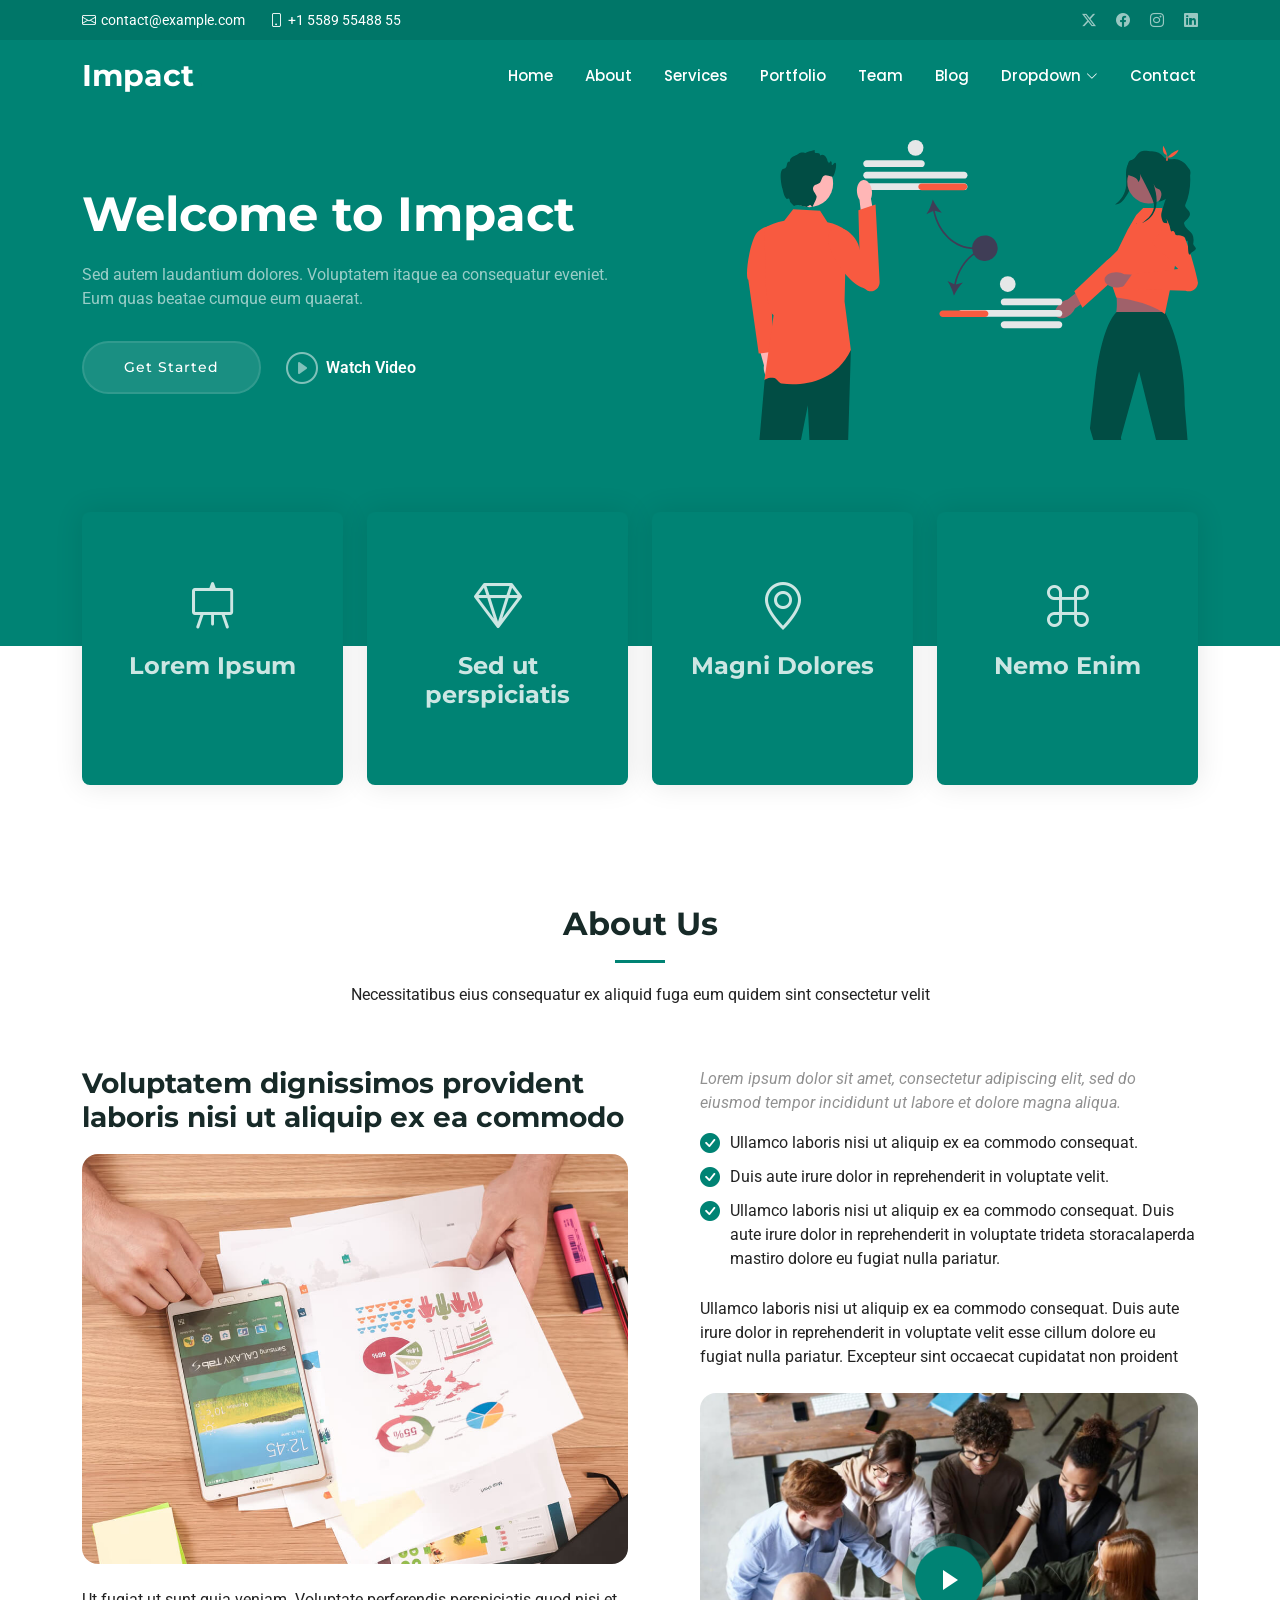
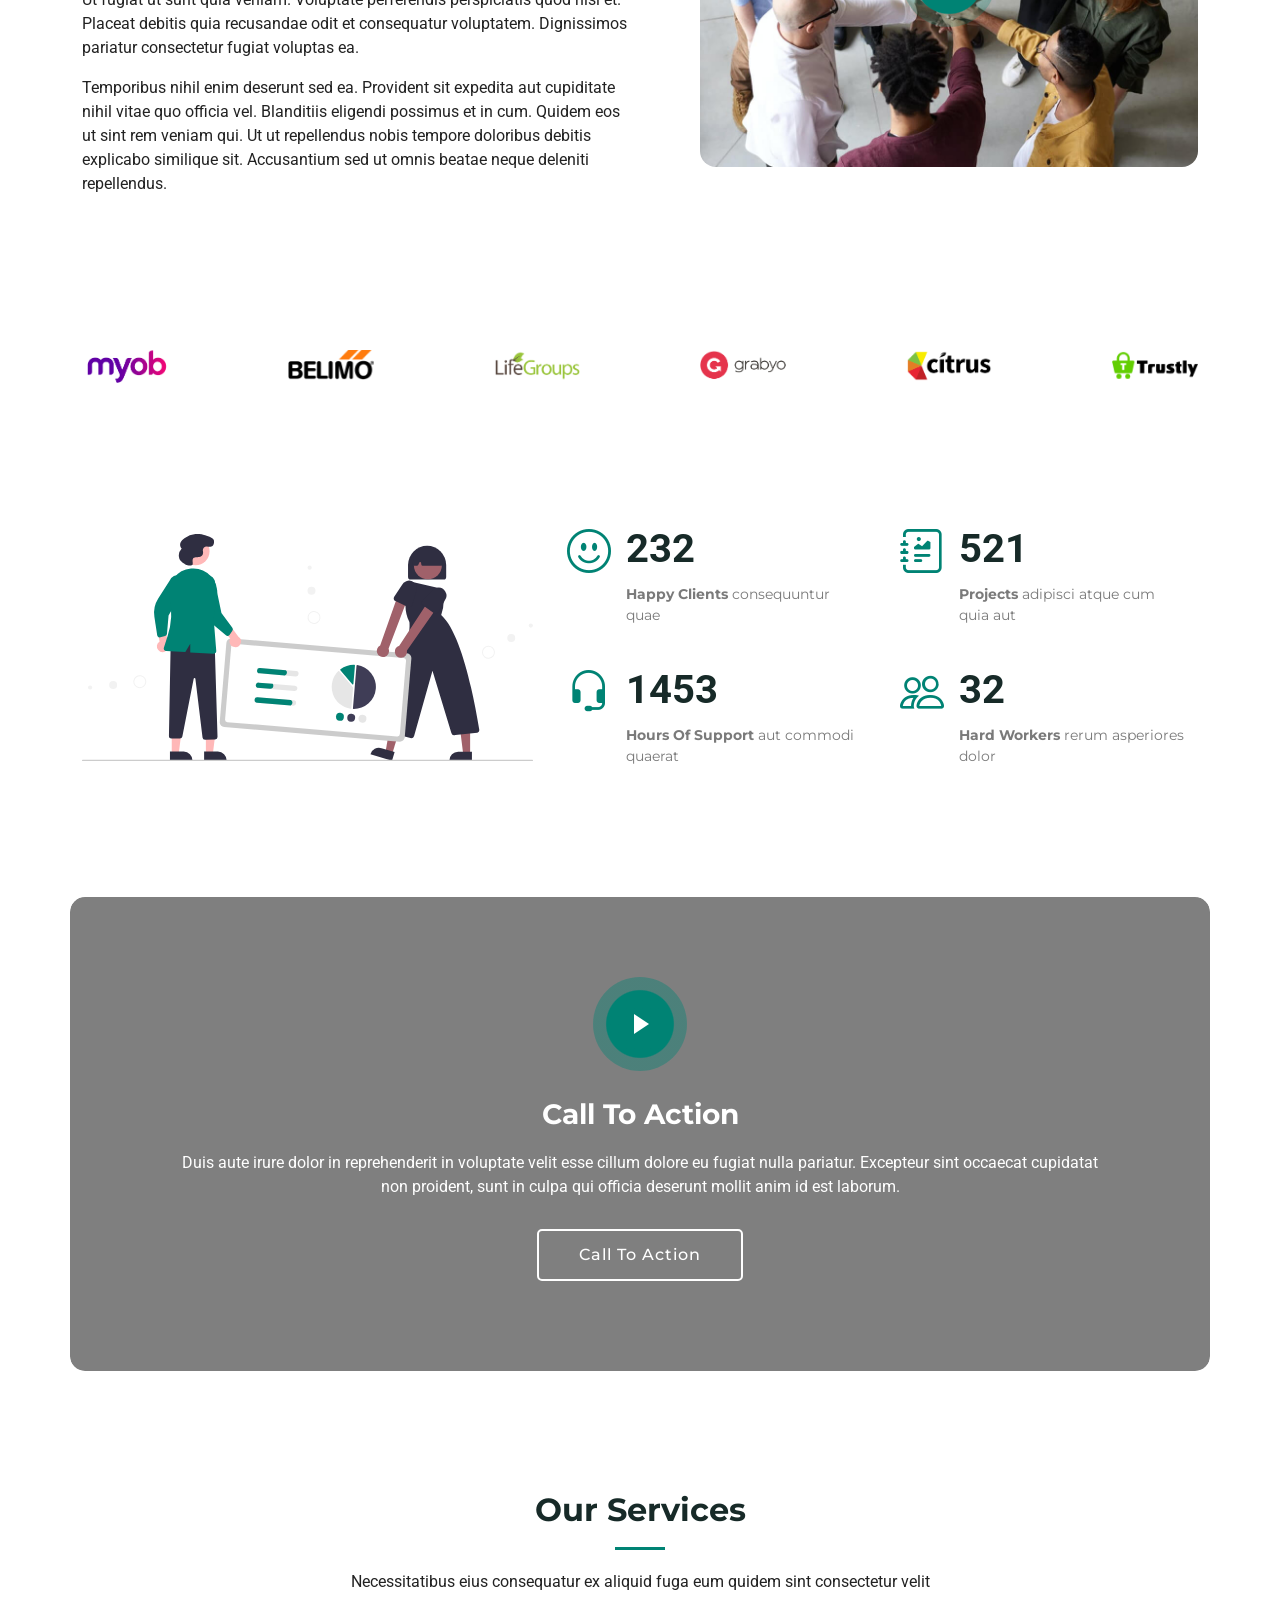
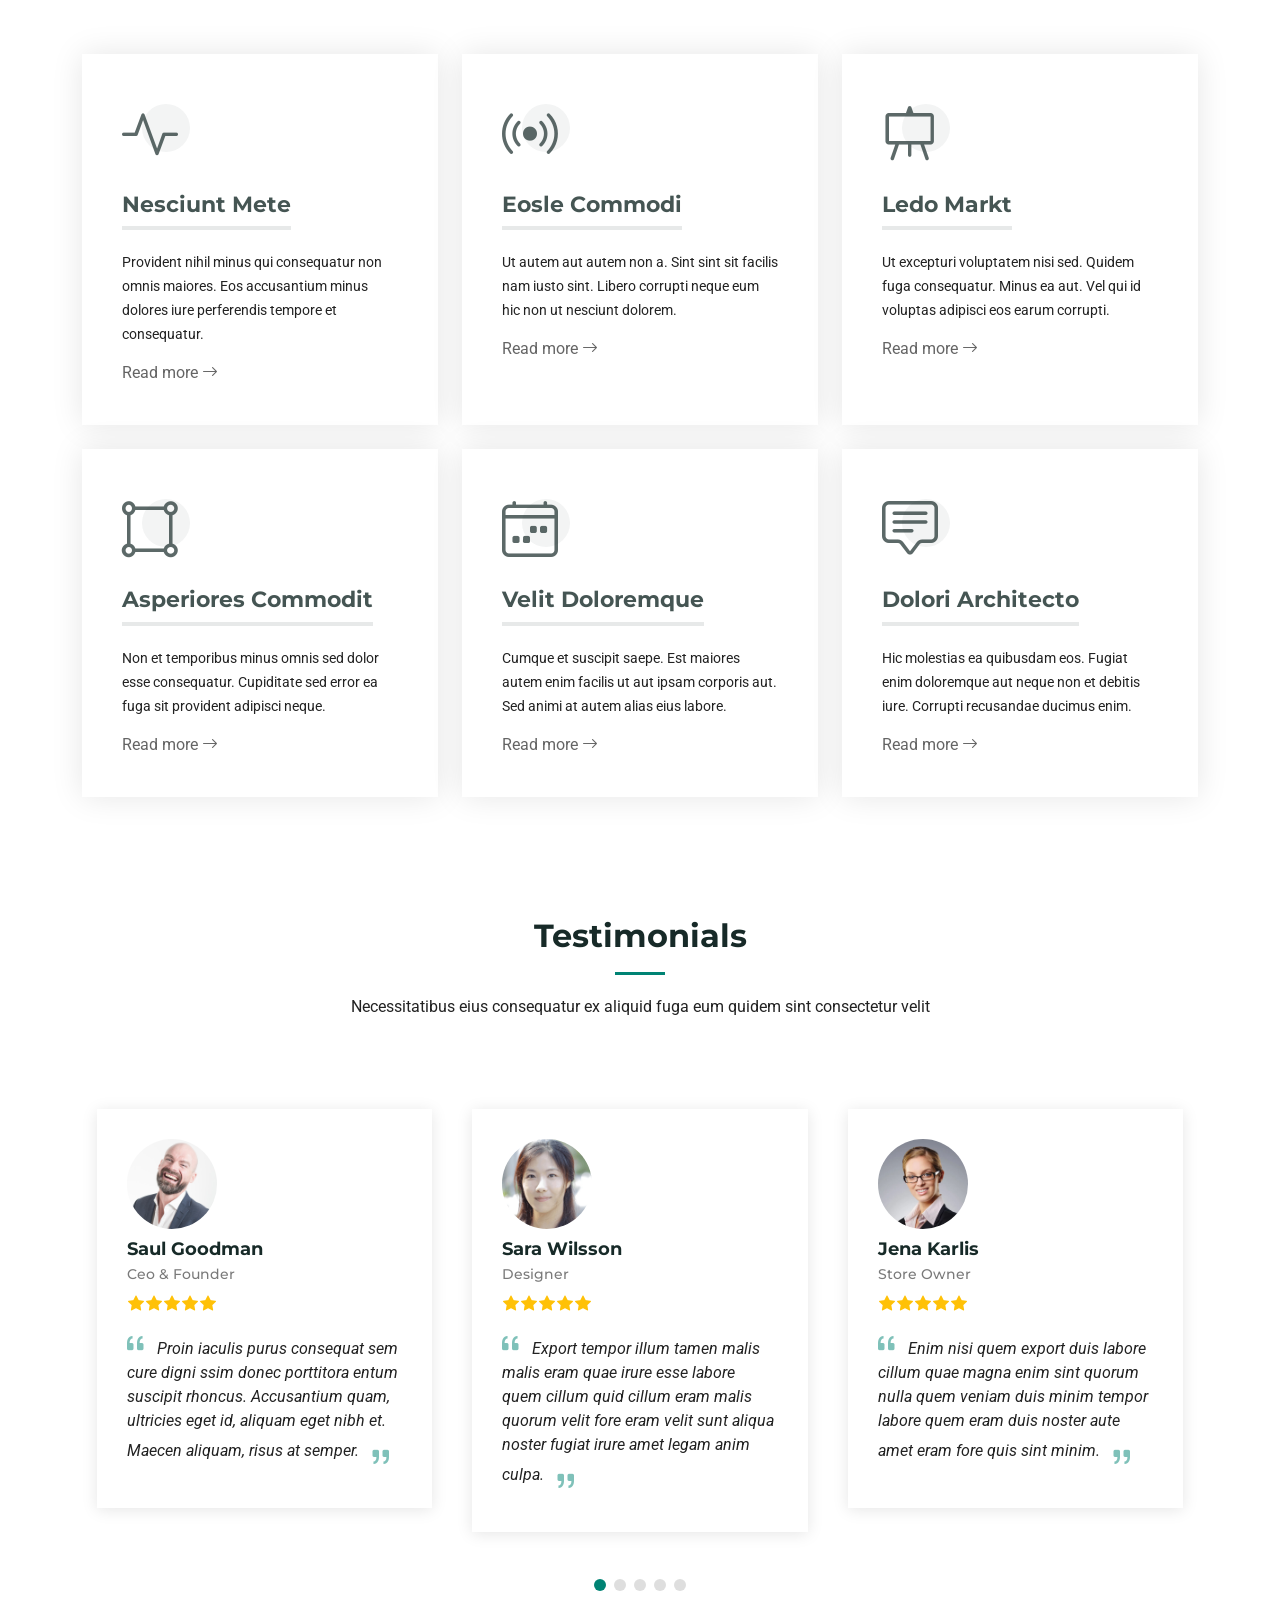
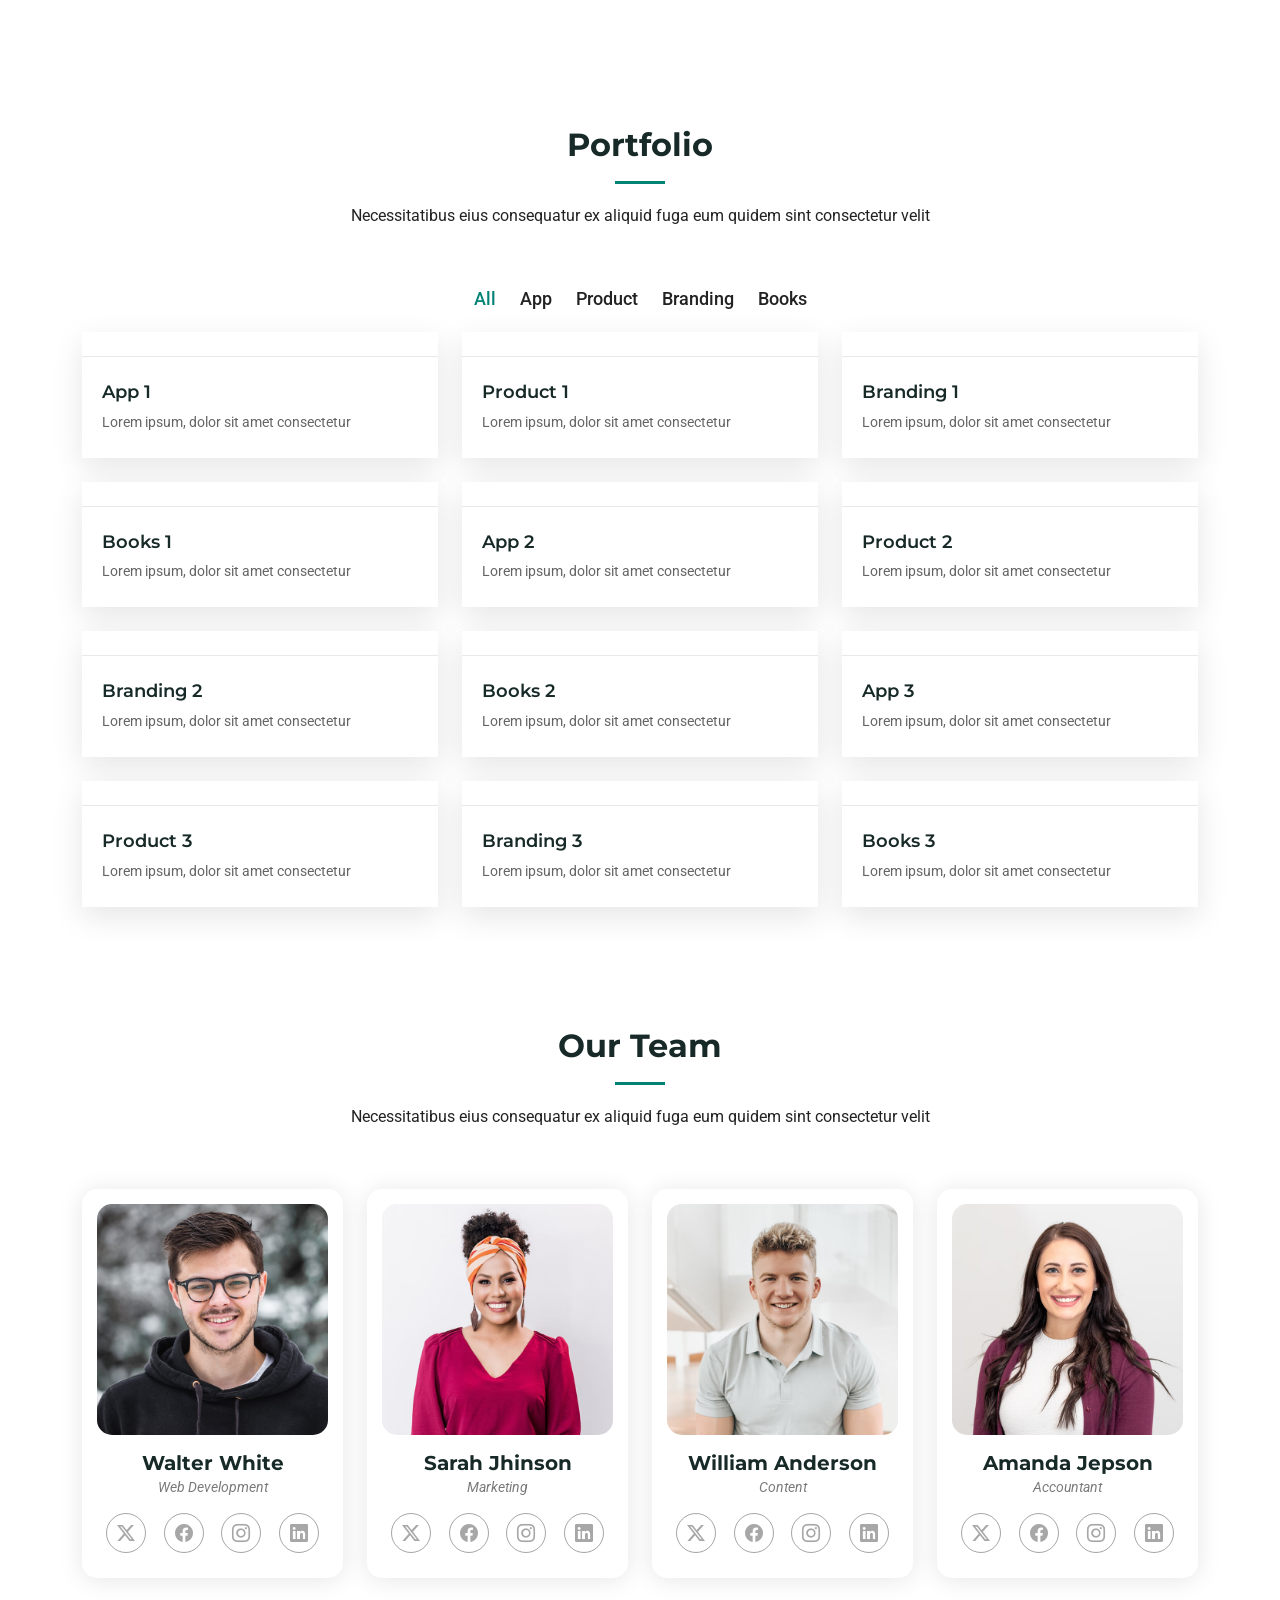
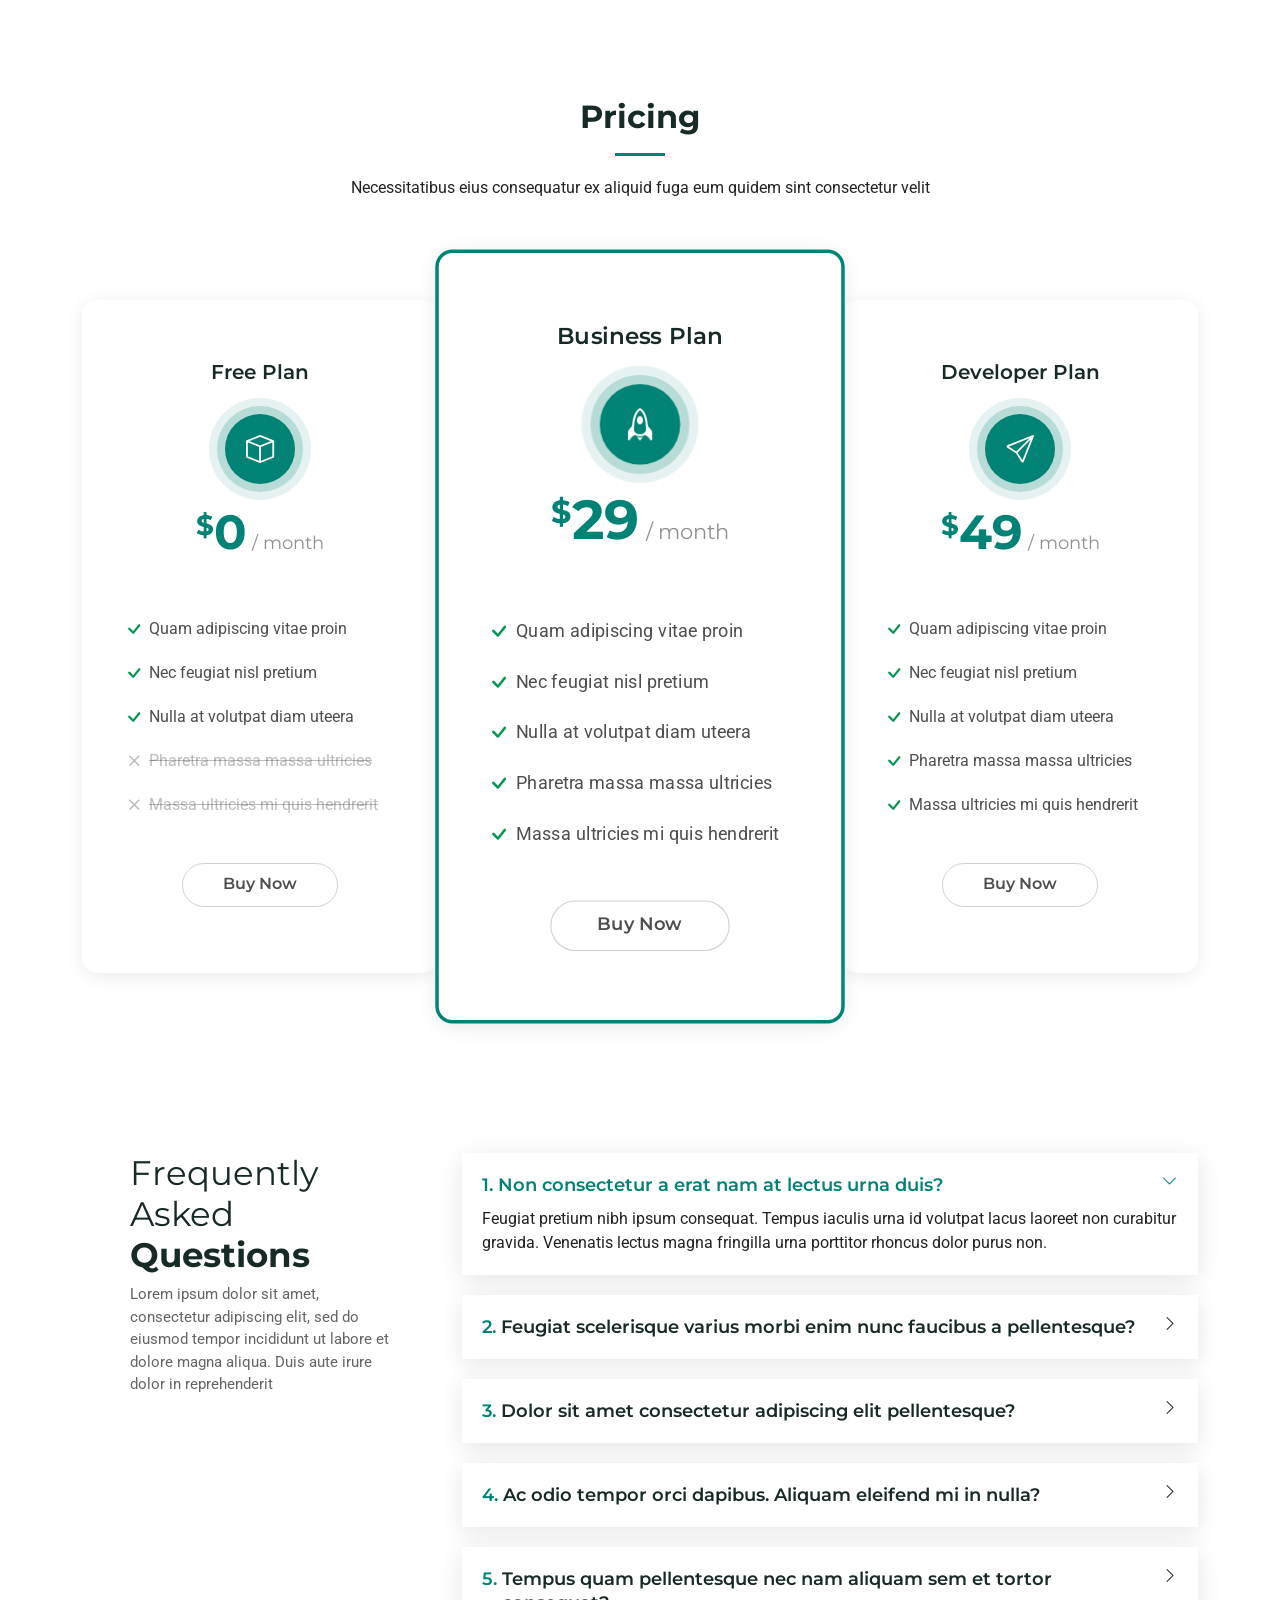
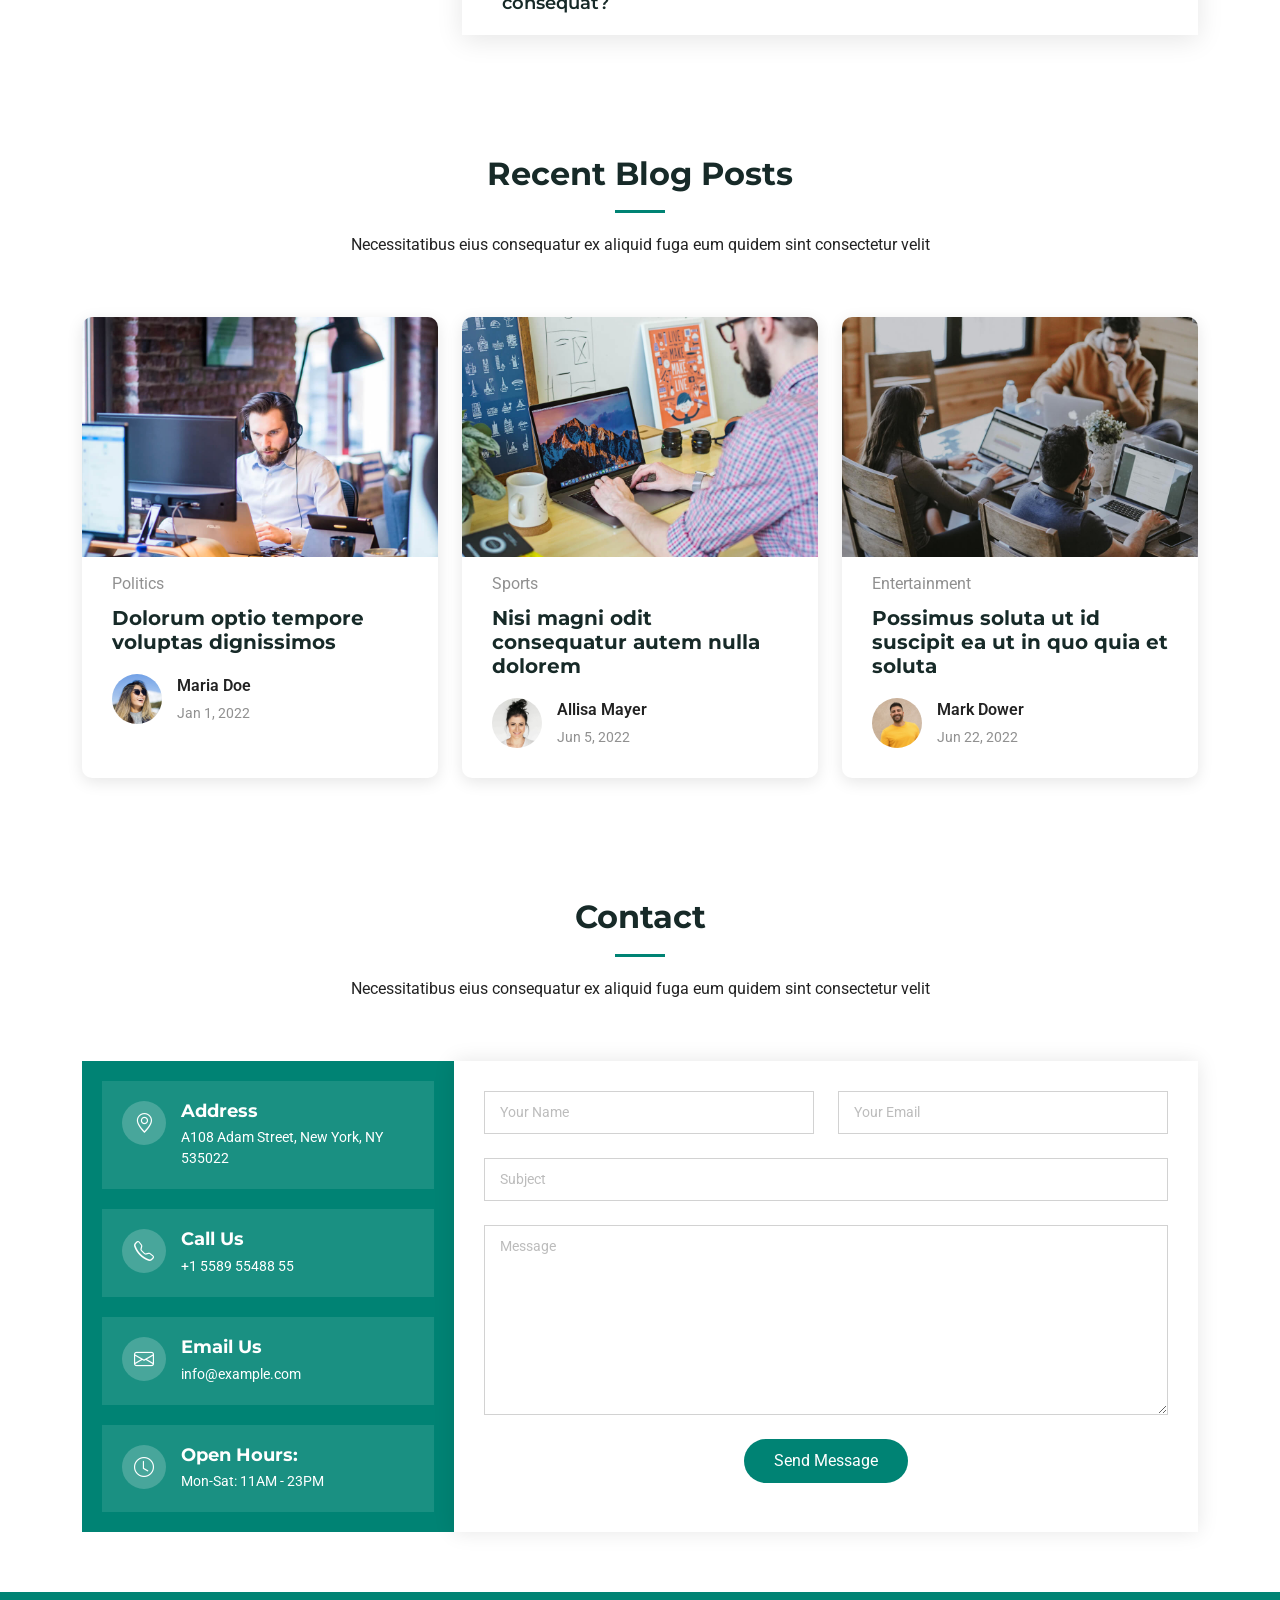
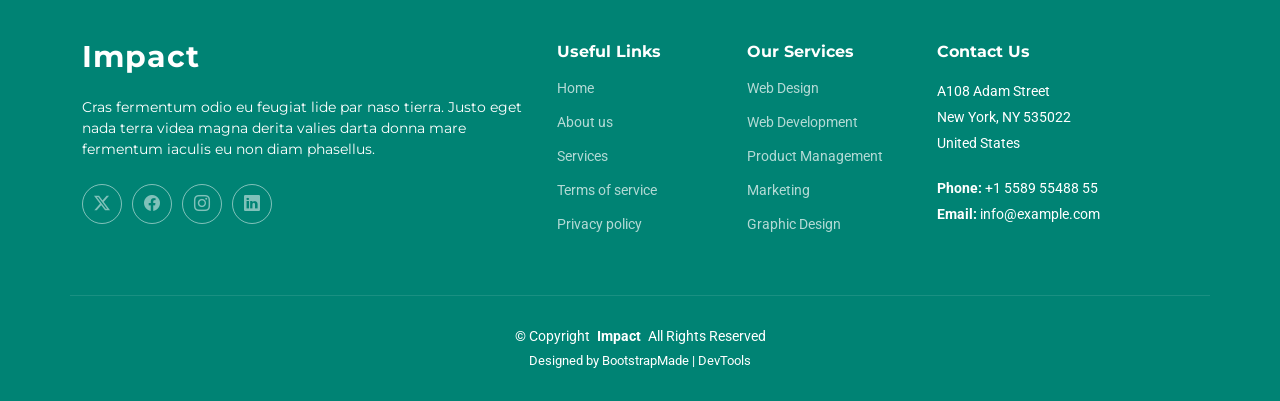
==== Impact_/Impact/index.html @ 84dd30d5 "Initial commit: Auth and Dashboard working" ====
<!DOCTYPE html>
<html lang="en">

<head>
  <meta charset="utf-8">
  <meta content="width=device-width, initial-scale=1.0" name="viewport">
  <title>Index - Impact Bootstrap Template</title>
  <meta name="description" content="">
  <meta name="keywords" content="">

  <!-- Favicons -->
  <link href="assets/img/favicon.png" rel="icon">
  <link href="assets/img/apple-touch-icon.png" rel="apple-touch-icon">

  <!-- Fonts -->
  <link href="https://fonts.googleapis.com" rel="preconnect">
  <link href="https://fonts.gstatic.com" rel="preconnect" crossorigin>
  <link href="https://fonts.googleapis.com/css2?family=Roboto:ital,wght@0,100;0,300;0,400;0,500;0,700;0,900;1,100;1,300;1,400;1,500;1,700;1,900&family=Montserrat:ital,wght@0,100;0,200;0,300;0,400;0,500;0,600;0,700;0,800;0,900;1,100;1,200;1,300;1,400;1,500;1,600;1,700;1,800;1,900&family=Poppins:ital,wght@0,100;0,200;0,300;0,400;0,500;0,600;0,700;0,800;0,900;1,100;1,200;1,300;1,400;1,500;1,600;1,700;1,800;1,900&display=swap" rel="stylesheet">

  <!-- Vendor CSS Files -->
  <link href="assets/vendor/bootstrap/css/bootstrap.min.css" rel="stylesheet">
  <link href="assets/vendor/bootstrap-icons/bootstrap-icons.css" rel="stylesheet">
  <link href="assets/vendor/aos/aos.css" rel="stylesheet">
  <link href="assets/vendor/glightbox/css/glightbox.min.css" rel="stylesheet">
  <link href="assets/vendor/swiper/swiper-bundle.min.css" rel="stylesheet">

  <!-- Main CSS File -->
  <link href="assets/css/main.css" rel="stylesheet">

  <!-- =======================================================
  * Template Name: Impact
  * Template URL: https://bootstrapmade.com/impact-bootstrap-business-website-template/
  * Updated: Aug 07 2024 with Bootstrap v5.3.3
  * Author: BootstrapMade.com
  * License: https://bootstrapmade.com/license/
  ======================================================== -->
</head>

<body class="index-page">

  <header id="header" class="header fixed-top">

    <div class="topbar d-flex align-items-center">
      <div class="container d-flex justify-content-center justify-content-md-between">
        <div class="contact-info d-flex align-items-center">
          <i class="bi bi-envelope d-flex align-items-center"><a href="mailto:contact@example.com">contact@example.com</a></i>
          <i class="bi bi-phone d-flex align-items-center ms-4"><span>+1 5589 55488 55</span></i>
        </div>
        <div class="social-links d-none d-md-flex align-items-center">
          <a href="#" class="twitter"><i class="bi bi-twitter-x"></i></a>
          <a href="#" class="facebook"><i class="bi bi-facebook"></i></a>
          <a href="#" class="instagram"><i class="bi bi-instagram"></i></a>
          <a href="#" class="linkedin"><i class="bi bi-linkedin"></i></a>
        </div>
      </div>
    </div><!-- End Top Bar -->

    <div class="branding d-flex align-items-cente">

      <div class="container position-relative d-flex align-items-center justify-content-between">
        <a href="index.html" class="logo d-flex align-items-center">
          <!-- Uncomment the line below if you also wish to use an image logo -->
          <!-- <img src="assets/img/logo.png" alt=""> -->
          <h1 class="sitename">Impact</h1>
          <span>.</span>
        </a>

        <nav id="navmenu" class="navmenu">
          <ul>
            <li><a href="#hero" class="active">Home<br></a></li>
            <li><a href="#about">About</a></li>
            <li><a href="#services">Services</a></li>
            <li><a href="#portfolio">Portfolio</a></li>
            <li><a href="#team">Team</a></li>
            <li><a href="blog.html">Blog</a></li>
            <li class="dropdown"><a href="#"><span>Dropdown</span> <i class="bi bi-chevron-down toggle-dropdown"></i></a>
              <ul>
                <li><a href="#">Dropdown 1</a></li>
                <li class="dropdown"><a href="#"><span>Deep Dropdown</span> <i class="bi bi-chevron-down toggle-dropdown"></i></a>
                  <ul>
                    <li><a href="#">Deep Dropdown 1</a></li>
                    <li><a href="#">Deep Dropdown 2</a></li>
                    <li><a href="#">Deep Dropdown 3</a></li>
                    <li><a href="#">Deep Dropdown 4</a></li>
                    <li><a href="#">Deep Dropdown 5</a></li>
                  </ul>
                </li>
                <li><a href="#">Dropdown 2</a></li>
                <li><a href="#">Dropdown 3</a></li>
                <li><a href="#">Dropdown 4</a></li>
              </ul>
            </li>
            <li><a href="#contact">Contact</a></li>
          </ul>
          <i class="mobile-nav-toggle d-xl-none bi bi-list"></i>
        </nav>

      </div>

    </div>

  </header>

  <main class="main">

    <!-- Hero Section -->
    <section id="hero" class="hero section accent-background">

      <div class="container position-relative" data-aos="fade-up" data-aos-delay="100">
        <div class="row gy-5 justify-content-between">
          <div class="col-lg-6 order-2 order-lg-1 d-flex flex-column justify-content-center">
            <h2><span>Welcome to </span><span class="accent">Impact</span></h2>
            <p>Sed autem laudantium dolores. Voluptatem itaque ea consequatur eveniet. Eum quas beatae cumque eum quaerat.</p>
            <div class="d-flex">
              <a href="#about" class="btn-get-started">Get Started</a>
              <a href="https://www.youtube.com/watch?v=Y7f98aduVJ8" class="glightbox btn-watch-video d-flex align-items-center"><i class="bi bi-play-circle"></i><span>Watch Video</span></a>
            </div>
          </div>
          <div class="col-lg-5 order-1 order-lg-2">
            <img src="assets/img/hero-img.svg" class="img-fluid" alt="">
          </div>
        </div>
      </div>

      <div class="icon-boxes position-relative" data-aos="fade-up" data-aos-delay="200">
        <div class="container position-relative">
          <div class="row gy-4 mt-5">

            <div class="col-xl-3 col-md-6">
              <div class="icon-box">
                <div class="icon"><i class="bi bi-easel"></i></div>
                <h4 class="title"><a href="" class="stretched-link">Lorem Ipsum</a></h4>
              </div>
            </div><!--End Icon Box -->

            <div class="col-xl-3 col-md-6">
              <div class="icon-box">
                <div class="icon"><i class="bi bi-gem"></i></div>
                <h4 class="title"><a href="" class="stretched-link">Sed ut perspiciatis</a></h4>
              </div>
            </div><!--End Icon Box -->

            <div class="col-xl-3 col-md-6">
              <div class="icon-box">
                <div class="icon"><i class="bi bi-geo-alt"></i></div>
                <h4 class="title"><a href="" class="stretched-link">Magni Dolores</a></h4>
              </div>
            </div><!--End Icon Box -->

            <div class="col-xl-3 col-md-6">
              <div class="icon-box">
                <div class="icon"><i class="bi bi-command"></i></div>
                <h4 class="title"><a href="" class="stretched-link">Nemo Enim</a></h4>
              </div>
            </div><!--End Icon Box -->

          </div>
        </div>
      </div>

    </section><!-- /Hero Section -->

    <!-- About Section -->
    <section id="about" class="about section">

      <!-- Section Title -->
      <div class="container section-title" data-aos="fade-up">
        <h2>About Us<br></h2>
        <p>Necessitatibus eius consequatur ex aliquid fuga eum quidem sint consectetur velit</p>
      </div><!-- End Section Title -->

      <div class="container">

        <div class="row gy-4">
          <div class="col-lg-6" data-aos="fade-up" data-aos-delay="100">
            <h3>Voluptatem dignissimos provident laboris nisi ut aliquip ex ea commodo</h3>
            <img src="assets/img/about.jpg" class="img-fluid rounded-4 mb-4" alt="">
            <p>Ut fugiat ut sunt quia veniam. Voluptate perferendis perspiciatis quod nisi et. Placeat debitis quia recusandae odit et consequatur voluptatem. Dignissimos pariatur consectetur fugiat voluptas ea.</p>
            <p>Temporibus nihil enim deserunt sed ea. Provident sit expedita aut cupiditate nihil vitae quo officia vel. Blanditiis eligendi possimus et in cum. Quidem eos ut sint rem veniam qui. Ut ut repellendus nobis tempore doloribus debitis explicabo similique sit. Accusantium sed ut omnis beatae neque deleniti repellendus.</p>
          </div>
          <div class="col-lg-6" data-aos="fade-up" data-aos-delay="250">
            <div class="content ps-0 ps-lg-5">
              <p class="fst-italic">
                Lorem ipsum dolor sit amet, consectetur adipiscing elit, sed do eiusmod tempor incididunt ut labore et dolore
                magna aliqua.
              </p>
              <ul>
                <li><i class="bi bi-check-circle-fill"></i> <span>Ullamco laboris nisi ut aliquip ex ea commodo consequat.</span></li>
                <li><i class="bi bi-check-circle-fill"></i> <span>Duis aute irure dolor in reprehenderit in voluptate velit.</span></li>
                <li><i class="bi bi-check-circle-fill"></i> <span>Ullamco laboris nisi ut aliquip ex ea commodo consequat. Duis aute irure dolor in reprehenderit in voluptate trideta storacalaperda mastiro dolore eu fugiat nulla pariatur.</span></li>
              </ul>
              <p>
                Ullamco laboris nisi ut aliquip ex ea commodo consequat. Duis aute irure dolor in reprehenderit in voluptate
                velit esse cillum dolore eu fugiat nulla pariatur. Excepteur sint occaecat cupidatat non proident
              </p>

              <div class="position-relative mt-4">
                <img src="assets/img/about-2.jpg" class="img-fluid rounded-4" alt="">
                <a href="https://www.youtube.com/watch?v=Y7f98aduVJ8" class="glightbox pulsating-play-btn"></a>
              </div>
            </div>
          </div>
        </div>

      </div>

    </section><!-- /About Section -->

    <!-- Clients Section -->
    <section id="clients" class="clients section">

      <div class="container">

        <div class="swiper init-swiper">
          <script type="application/json" class="swiper-config">
            {
              "loop": true,
              "speed": 600,
              "autoplay": {
                "delay": 5000
              },
              "slidesPerView": "auto",
              "pagination": {
                "el": ".swiper-pagination",
                "type": "bullets",
                "clickable": true
              },
              "breakpoints": {
                "320": {
                  "slidesPerView": 2,
                  "spaceBetween": 40
                },
                "480": {
                  "slidesPerView": 3,
                  "spaceBetween": 60
                },
                "640": {
                  "slidesPerView": 4,
                  "spaceBetween": 80
                },
                "992": {
                  "slidesPerView": 6,
                  "spaceBetween": 120
                }
              }
            }
          </script>
          <div class="swiper-wrapper align-items-center">
            <div class="swiper-slide"><img src="assets/img/clients/client-1.png" class="img-fluid" alt=""></div>
            <div class="swiper-slide"><img src="assets/img/clients/client-2.png" class="img-fluid" alt=""></div>
            <div class="swiper-slide"><img src="assets/img/clients/client-3.png" class="img-fluid" alt=""></div>
            <div class="swiper-slide"><img src="assets/img/clients/client-4.png" class="img-fluid" alt=""></div>
            <div class="swiper-slide"><img src="assets/img/clients/client-5.png" class="img-fluid" alt=""></div>
            <div class="swiper-slide"><img src="assets/img/clients/client-6.png" class="img-fluid" alt=""></div>
            <div class="swiper-slide"><img src="assets/img/clients/client-7.png" class="img-fluid" alt=""></div>
            <div class="swiper-slide"><img src="assets/img/clients/client-8.png" class="img-fluid" alt=""></div>
          </div>
        </div>

      </div>

    </section><!-- /Clients Section -->

    <!-- Stats Section -->
    <section id="stats" class="stats section">

      <div class="container" data-aos="fade-up" data-aos-delay="100">

        <div class="row gy-4 align-items-center">

          <div class="col-lg-5">
            <img src="assets/img/stats-img.svg" alt="" class="img-fluid">
          </div>

          <div class="col-lg-7">

            <div class="row gy-4">

              <div class="col-lg-6">
                <div class="stats-item d-flex">
                  <i class="bi bi-emoji-smile flex-shrink-0"></i>
                  <div>
                    <span data-purecounter-start="0" data-purecounter-end="232" data-purecounter-duration="1" class="purecounter"></span>
                    <p><strong>Happy Clients</strong> <span>consequuntur quae</span></p>
                  </div>
                </div>
              </div><!-- End Stats Item -->

              <div class="col-lg-6">
                <div class="stats-item d-flex">
                  <i class="bi bi-journal-richtext flex-shrink-0"></i>
                  <div>
                    <span data-purecounter-start="0" data-purecounter-end="521" data-purecounter-duration="1" class="purecounter"></span>
                    <p><strong>Projects</strong> <span>adipisci atque cum quia aut</span></p>
                  </div>
                </div>
              </div><!-- End Stats Item -->

              <div class="col-lg-6">
                <div class="stats-item d-flex">
                  <i class="bi bi-headset flex-shrink-0"></i>
                  <div>
                    <span data-purecounter-start="0" data-purecounter-end="1453" data-purecounter-duration="1" class="purecounter"></span>
                    <p><strong>Hours Of Support</strong> <span>aut commodi quaerat</span></p>
                  </div>
                </div>
              </div><!-- End Stats Item -->

              <div class="col-lg-6">
                <div class="stats-item d-flex">
                  <i class="bi bi-people flex-shrink-0"></i>
                  <div>
                    <span data-purecounter-start="0" data-purecounter-end="32" data-purecounter-duration="1" class="purecounter"></span>
                    <p><strong>Hard Workers</strong> <span>rerum asperiores dolor</span></p>
                  </div>
                </div>
              </div><!-- End Stats Item -->

            </div>

          </div>

        </div>

      </div>

    </section><!-- /Stats Section -->

    <!-- Call To Action Section -->
    <section id="call-to-action" class="call-to-action section dark-background">

      <div class="container">
        <img src="assets/img/cta-bg.jpg" alt="">
        <div class="content row justify-content-center" data-aos="zoom-in" data-aos-delay="100">
          <div class="col-xl-10">
            <div class="text-center">
              <a href="https://www.youtube.com/watch?v=Y7f98aduVJ8" class="glightbox play-btn"></a>
              <h3>Call To Action</h3>
              <p>Duis aute irure dolor in reprehenderit in voluptate velit esse cillum dolore eu fugiat nulla pariatur. Excepteur sint occaecat cupidatat non proident, sunt in culpa qui officia deserunt mollit anim id est laborum.</p>
              <a class="cta-btn" href="#">Call To Action</a>
            </div>
          </div>
        </div>
      </div>

    </section><!-- /Call To Action Section -->

    <!-- Services Section -->
    <section id="services" class="services section">

      <!-- Section Title -->
      <div class="container section-title" data-aos="fade-up">
        <h2>Our Services</h2>
        <p>Necessitatibus eius consequatur ex aliquid fuga eum quidem sint consectetur velit</p>
      </div><!-- End Section Title -->

      <div class="container">

        <div class="row gy-4">

          <div class="col-lg-4 col-md-6" data-aos="fade-up" data-aos-delay="100">
            <div class="service-item  position-relative">
              <div class="icon">
                <i class="bi bi-activity"></i>
              </div>
              <h3>Nesciunt Mete</h3>
              <p>Provident nihil minus qui consequatur non omnis maiores. Eos accusantium minus dolores iure perferendis tempore et consequatur.</p>
              <a href="service-details.html" class="readmore stretched-link">Read more <i class="bi bi-arrow-right"></i></a>
            </div>
          </div><!-- End Service Item -->

          <div class="col-lg-4 col-md-6" data-aos="fade-up" data-aos-delay="200">
            <div class="service-item position-relative">
              <div class="icon">
                <i class="bi bi-broadcast"></i>
              </div>
              <h3>Eosle Commodi</h3>
              <p>Ut autem aut autem non a. Sint sint sit facilis nam iusto sint. Libero corrupti neque eum hic non ut nesciunt dolorem.</p>
              <a href="service-details.html" class="readmore stretched-link">Read more <i class="bi bi-arrow-right"></i></a>
            </div>
          </div><!-- End Service Item -->

          <div class="col-lg-4 col-md-6" data-aos="fade-up" data-aos-delay="300">
            <div class="service-item position-relative">
              <div class="icon">
                <i class="bi bi-easel"></i>
              </div>
              <h3>Ledo Markt</h3>
              <p>Ut excepturi voluptatem nisi sed. Quidem fuga consequatur. Minus ea aut. Vel qui id voluptas adipisci eos earum corrupti.</p>
              <a href="service-details.html" class="readmore stretched-link">Read more <i class="bi bi-arrow-right"></i></a>
            </div>
          </div><!-- End Service Item -->

          <div class="col-lg-4 col-md-6" data-aos="fade-up" data-aos-delay="400">
            <div class="service-item position-relative">
              <div class="icon">
                <i class="bi bi-bounding-box-circles"></i>
              </div>
              <h3>Asperiores Commodit</h3>
              <p>Non et temporibus minus omnis sed dolor esse consequatur. Cupiditate sed error ea fuga sit provident adipisci neque.</p>
              <a href="service-details.html" class="readmore stretched-link">Read more <i class="bi bi-arrow-right"></i></a>
            </div>
          </div><!-- End Service Item -->

          <div class="col-lg-4 col-md-6" data-aos="fade-up" data-aos-delay="500">
            <div class="service-item position-relative">
              <div class="icon">
                <i class="bi bi-calendar4-week"></i>
              </div>
              <h3>Velit Doloremque</h3>
              <p>Cumque et suscipit saepe. Est maiores autem enim facilis ut aut ipsam corporis aut. Sed animi at autem alias eius labore.</p>
              <a href="service-details.html" class="readmore stretched-link">Read more <i class="bi bi-arrow-right"></i></a>
            </div>
          </div><!-- End Service Item -->

          <div class="col-lg-4 col-md-6" data-aos="fade-up" data-aos-delay="600">
            <div class="service-item position-relative">
              <div class="icon">
                <i class="bi bi-chat-square-text"></i>
              </div>
              <h3>Dolori Architecto</h3>
              <p>Hic molestias ea quibusdam eos. Fugiat enim doloremque aut neque non et debitis iure. Corrupti recusandae ducimus enim.</p>
              <a href="service-details.html" class="readmore stretched-link">Read more <i class="bi bi-arrow-right"></i></a>
            </div>
          </div><!-- End Service Item -->

        </div>

      </div>

    </section><!-- /Services Section -->

    <!-- Testimonials Section -->
    <section id="testimonials" class="testimonials section">

      <!-- Section Title -->
      <div class="container section-title" data-aos="fade-up">
        <h2>Testimonials</h2>
        <p>Necessitatibus eius consequatur ex aliquid fuga eum quidem sint consectetur velit</p>
      </div><!-- End Section Title -->

      <div class="container" data-aos="fade-up" data-aos-delay="100">

        <div class="swiper init-swiper">
          <script type="application/json" class="swiper-config">
            {
              "loop": true,
              "speed": 600,
              "autoplay": {
                "delay": 5000
              },
              "slidesPerView": "auto",
              "pagination": {
                "el": ".swiper-pagination",
                "type": "bullets",
                "clickable": true
              },
              "breakpoints": {
                "320": {
                  "slidesPerView": 1,
                  "spaceBetween": 40
                },
                "1200": {
                  "slidesPerView": 3,
                  "spaceBetween": 10
                }
              }
            }
          </script>
          <div class="swiper-wrapper">

            <div class="swiper-slide">
              <div class="testimonial-item">
                <img src="assets/img/testimonials/testimonials-1.jpg" class="testimonial-img" alt="">
                <h3>Saul Goodman</h3>
                <h4>Ceo &amp; Founder</h4>
                <div class="stars">
                  <i class="bi bi-star-fill"></i><i class="bi bi-star-fill"></i><i class="bi bi-star-fill"></i><i class="bi bi-star-fill"></i><i class="bi bi-star-fill"></i>
                </div>
                <p>
                  <i class="bi bi-quote quote-icon-left"></i>
                  <span>Proin iaculis purus consequat sem cure digni ssim donec porttitora entum suscipit rhoncus. Accusantium quam, ultricies eget id, aliquam eget nibh et. Maecen aliquam, risus at semper.</span>
                  <i class="bi bi-quote quote-icon-right"></i>
                </p>
              </div>
            </div><!-- End testimonial item -->

            <div class="swiper-slide">
              <div class="testimonial-item">
                <img src="assets/img/testimonials/testimonials-2.jpg" class="testimonial-img" alt="">
                <h3>Sara Wilsson</h3>
                <h4>Designer</h4>
                <div class="stars">
                  <i class="bi bi-star-fill"></i><i class="bi bi-star-fill"></i><i class="bi bi-star-fill"></i><i class="bi bi-star-fill"></i><i class="bi bi-star-fill"></i>
                </div>
                <p>
                  <i class="bi bi-quote quote-icon-left"></i>
                  <span>Export tempor illum tamen malis malis eram quae irure esse labore quem cillum quid cillum eram malis quorum velit fore eram velit sunt aliqua noster fugiat irure amet legam anim culpa.</span>
                  <i class="bi bi-quote quote-icon-right"></i>
                </p>
              </div>
            </div><!-- End testimonial item -->

            <div class="swiper-slide">
              <div class="testimonial-item">
                <img src="assets/img/testimonials/testimonials-3.jpg" class="testimonial-img" alt="">
                <h3>Jena Karlis</h3>
                <h4>Store Owner</h4>
                <div class="stars">
                  <i class="bi bi-star-fill"></i><i class="bi bi-star-fill"></i><i class="bi bi-star-fill"></i><i class="bi bi-star-fill"></i><i class="bi bi-star-fill"></i>
                </div>
                <p>
                  <i class="bi bi-quote quote-icon-left"></i>
                  <span>Enim nisi quem export duis labore cillum quae magna enim sint quorum nulla quem veniam duis minim tempor labore quem eram duis noster aute amet eram fore quis sint minim.</span>
                  <i class="bi bi-quote quote-icon-right"></i>
                </p>
              </div>
            </div><!-- End testimonial item -->

            <div class="swiper-slide">
              <div class="testimonial-item">
                <img src="assets/img/testimonials/testimonials-4.jpg" class="testimonial-img" alt="">
                <h3>Matt Brandon</h3>
                <h4>Freelancer</h4>
                <div class="stars">
                  <i class="bi bi-star-fill"></i><i class="bi bi-star-fill"></i><i class="bi bi-star-fill"></i><i class="bi bi-star-fill"></i><i class="bi bi-star-fill"></i>
                </div>
                <p>
                  <i class="bi bi-quote quote-icon-left"></i>
                  <span>Fugiat enim eram quae cillum dolore dolor amet nulla culpa multos export minim fugiat minim velit minim dolor enim duis veniam ipsum anim magna sunt elit fore quem dolore labore illum veniam.</span>
                  <i class="bi bi-quote quote-icon-right"></i>
                </p>
              </div>
            </div><!-- End testimonial item -->

            <div class="swiper-slide">
              <div class="testimonial-item">
                <img src="assets/img/testimonials/testimonials-5.jpg" class="testimonial-img" alt="">
                <h3>John Larson</h3>
                <h4>Entrepreneur</h4>
                <div class="stars">
                  <i class="bi bi-star-fill"></i><i class="bi bi-star-fill"></i><i class="bi bi-star-fill"></i><i class="bi bi-star-fill"></i><i class="bi bi-star-fill"></i>
                </div>
                <p>
                  <i class="bi bi-quote quote-icon-left"></i>
                  <span>Quis quorum aliqua sint quem legam fore sunt eram irure aliqua veniam tempor noster veniam enim culpa labore duis sunt culpa nulla illum cillum fugiat legam esse veniam culpa fore nisi cillum quid.</span>
                  <i class="bi bi-quote quote-icon-right"></i>
                </p>
              </div>
            </div><!-- End testimonial item -->

          </div>
          <div class="swiper-pagination"></div>
        </div>

      </div>

    </section><!-- /Testimonials Section -->

    <!-- Portfolio Section -->
    <section id="portfolio" class="portfolio section">

      <!-- Section Title -->
      <div class="container section-title" data-aos="fade-up">
        <h2>Portfolio</h2>
        <p>Necessitatibus eius consequatur ex aliquid fuga eum quidem sint consectetur velit</p>
      </div><!-- End Section Title -->

      <div class="container">

        <div class="isotope-layout" data-default-filter="*" data-layout="masonry" data-sort="original-order">

          <ul class="portfolio-filters isotope-filters" data-aos="fade-up" data-aos-delay="100">
            <li data-filter="*" class="filter-active">All</li>
            <li data-filter=".filter-app">App</li>
            <li data-filter=".filter-product">Product</li>
            <li data-filter=".filter-branding">Branding</li>
            <li data-filter=".filter-books">Books</li>
          </ul><!-- End Portfolio Filters -->

          <div class="row gy-4 isotope-container" data-aos="fade-up" data-aos-delay="200">

            <div class="col-lg-4 col-md-6 portfolio-item isotope-item filter-app">
              <div class="portfolio-content h-100">
                <a href="assets/img/portfolio/app-1.jpg" data-gallery="portfolio-gallery-app" class="glightbox"><img src="assets/img/portfolio/app-1.jpg" class="img-fluid" alt=""></a>
                <div class="portfolio-info">
                  <h4><a href="portfolio-details.html" title="More Details">App 1</a></h4>
                  <p>Lorem ipsum, dolor sit amet consectetur</p>
                </div>
              </div>
            </div><!-- End Portfolio Item -->

            <div class="col-lg-4 col-md-6 portfolio-item isotope-item filter-product">
              <div class="portfolio-content h-100">
                <a href="assets/img/portfolio/product-1.jpg" data-gallery="portfolio-gallery-app" class="glightbox"><img src="assets/img/portfolio/product-1.jpg" class="img-fluid" alt=""></a>
                <div class="portfolio-info">
                  <h4><a href="portfolio-details.html" title="More Details">Product 1</a></h4>
                  <p>Lorem ipsum, dolor sit amet consectetur</p>
                </div>
              </div>
            </div><!-- End Portfolio Item -->

            <div class="col-lg-4 col-md-6 portfolio-item isotope-item filter-branding">
              <div class="portfolio-content h-100">
                <a href="assets/img/portfolio/branding-1.jpg" data-gallery="portfolio-gallery-app" class="glightbox"><img src="assets/img/portfolio/branding-1.jpg" class="img-fluid" alt=""></a>
                <div class="portfolio-info">
                  <h4><a href="portfolio-details.html" title="More Details">Branding 1</a></h4>
                  <p>Lorem ipsum, dolor sit amet consectetur</p>
                </div>
              </div>
            </div><!-- End Portfolio Item -->

            <div class="col-lg-4 col-md-6 portfolio-item isotope-item filter-books">
              <div class="portfolio-content h-100">
                <a href="assets/img/portfolio/books-1.jpg" data-gallery="portfolio-gallery-app" class="glightbox"><img src="assets/img/portfolio/books-1.jpg" class="img-fluid" alt=""></a>
                <div class="portfolio-info">
                  <h4><a href="portfolio-details.html" title="More Details">Books 1</a></h4>
                  <p>Lorem ipsum, dolor sit amet consectetur</p>
                </div>
              </div>
            </div><!-- End Portfolio Item -->

            <div class="col-lg-4 col-md-6 portfolio-item isotope-item filter-app">
              <div class="portfolio-content h-100">
                <a href="assets/img/portfolio/app-2.jpg" data-gallery="portfolio-gallery-app" class="glightbox"><img src="assets/img/portfolio/app-2.jpg" class="img-fluid" alt=""></a>
                <div class="portfolio-info">
                  <h4><a href="portfolio-details.html" title="More Details">App 2</a></h4>
                  <p>Lorem ipsum, dolor sit amet consectetur</p>
                </div>
              </div>
            </div><!-- End Portfolio Item -->

            <div class="col-lg-4 col-md-6 portfolio-item isotope-item filter-product">
              <div class="portfolio-content h-100">
                <a href="assets/img/portfolio/product-2.jpg" data-gallery="portfolio-gallery-app" class="glightbox"><img src="assets/img/portfolio/product-2.jpg" class="img-fluid" alt=""></a>
                <div class="portfolio-info">
                  <h4><a href="portfolio-details.html" title="More Details">Product 2</a></h4>
                  <p>Lorem ipsum, dolor sit amet consectetur</p>
                </div>
              </div>
            </div><!-- End Portfolio Item -->

            <div class="col-lg-4 col-md-6 portfolio-item isotope-item filter-branding">
              <div class="portfolio-content h-100">
                <a href="assets/img/portfolio/branding-2.jpg" data-gallery="portfolio-gallery-app" class="glightbox"><img src="assets/img/portfolio/branding-2.jpg" class="img-fluid" alt=""></a>
                <div class="portfolio-info">
                  <h4><a href="portfolio-details.html" title="More Details">Branding 2</a></h4>
                  <p>Lorem ipsum, dolor sit amet consectetur</p>
                </div>
              </div>
            </div><!-- End Portfolio Item -->

            <div class="col-lg-4 col-md-6 portfolio-item isotope-item filter-books">
              <div class="portfolio-content h-100">
                <a href="assets/img/portfolio/books-2.jpg" data-gallery="portfolio-gallery-app" class="glightbox"><img src="assets/img/portfolio/books-2.jpg" class="img-fluid" alt=""></a>
                <div class="portfolio-info">
                  <h4><a href="portfolio-details.html" title="More Details">Books 2</a></h4>
                  <p>Lorem ipsum, dolor sit amet consectetur</p>
                </div>
              </div>
            </div><!-- End Portfolio Item -->

            <div class="col-lg-4 col-md-6 portfolio-item isotope-item filter-app">
              <div class="portfolio-content h-100">
                <a href="assets/img/portfolio/app-3.jpg" data-gallery="portfolio-gallery-app" class="glightbox"><img src="assets/img/portfolio/app-3.jpg" class="img-fluid" alt=""></a>
                <div class="portfolio-info">
                  <h4><a href="portfolio-details.html" title="More Details">App 3</a></h4>
                  <p>Lorem ipsum, dolor sit amet consectetur</p>
                </div>
              </div>
            </div><!-- End Portfolio Item -->

            <div class="col-lg-4 col-md-6 portfolio-item isotope-item filter-product">
              <div class="portfolio-content h-100">
                <a href="assets/img/portfolio/product-3.jpg" data-gallery="portfolio-gallery-app" class="glightbox"><img src="assets/img/portfolio/product-3.jpg" class="img-fluid" alt=""></a>
                <div class="portfolio-info">
                  <h4><a href="portfolio-details.html" title="More Details">Product 3</a></h4>
                  <p>Lorem ipsum, dolor sit amet consectetur</p>
                </div>
              </div>
            </div><!-- End Portfolio Item -->

            <div class="col-lg-4 col-md-6 portfolio-item isotope-item filter-branding">
              <div class="portfolio-content h-100">
                <a href="assets/img/portfolio/branding-3.jpg" data-gallery="portfolio-gallery-app" class="glightbox"><img src="assets/img/portfolio/branding-3.jpg" class="img-fluid" alt=""></a>
                <div class="portfolio-info">
                  <h4><a href="portfolio-details.html" title="More Details">Branding 3</a></h4>
                  <p>Lorem ipsum, dolor sit amet consectetur</p>
                </div>
              </div>
            </div><!-- End Portfolio Item -->

            <div class="col-lg-4 col-md-6 portfolio-item isotope-item filter-books">
              <div class="portfolio-content h-100">
                <a href="assets/img/portfolio/books-3.jpg" data-gallery="portfolio-gallery-app" class="glightbox"><img src="assets/img/portfolio/books-3.jpg" class="img-fluid" alt=""></a>
                <div class="portfolio-info">
                  <h4><a href="portfolio-details.html" title="More Details">Books 3</a></h4>
                  <p>Lorem ipsum, dolor sit amet consectetur</p>
                </div>
              </div>
            </div><!-- End Portfolio Item -->

          </div><!-- End Portfolio Container -->

        </div>

      </div>

    </section><!-- /Portfolio Section -->

    <!-- Team Section -->
    <section id="team" class="team section">

      <!-- Section Title -->
      <div class="container section-title" data-aos="fade-up">
        <h2>Our Team</h2>
        <p>Necessitatibus eius consequatur ex aliquid fuga eum quidem sint consectetur velit</p>
      </div><!-- End Section Title -->

      <div class="container">

        <div class="row gy-4">

          <div class="col-xl-3 col-md-6 d-flex" data-aos="fade-up" data-aos-delay="100">
            <div class="member">
              <img src="assets/img/team/team-1.jpg" class="img-fluid" alt="">
              <h4>Walter White</h4>
              <span>Web Development</span>
              <div class="social">
                <a href=""><i class="bi bi-twitter-x"></i></a>
                <a href=""><i class="bi bi-facebook"></i></a>
                <a href=""><i class="bi bi-instagram"></i></a>
                <a href=""><i class="bi bi-linkedin"></i></a>
              </div>
            </div>
          </div><!-- End Team Member -->

          <div class="col-xl-3 col-md-6 d-flex" data-aos="fade-up" data-aos-delay="200">
            <div class="member">
              <img src="assets/img/team/team-2.jpg" class="img-fluid" alt="">
              <h4>Sarah Jhinson</h4>
              <span>Marketing</span>
              <div class="social">
                <a href=""><i class="bi bi-twitter-x"></i></a>
                <a href=""><i class="bi bi-facebook"></i></a>
                <a href=""><i class="bi bi-instagram"></i></a>
                <a href=""><i class="bi bi-linkedin"></i></a>
              </div>
            </div>
          </div><!-- End Team Member -->

          <div class="col-xl-3 col-md-6 d-flex" data-aos="fade-up" data-aos-delay="300">
            <div class="member">
              <img src="assets/img/team/team-3.jpg" class="img-fluid" alt="">
              <h4>William Anderson</h4>
              <span>Content</span>
              <div class="social">
                <a href=""><i class="bi bi-twitter-x"></i></a>
                <a href=""><i class="bi bi-facebook"></i></a>
                <a href=""><i class="bi bi-instagram"></i></a>
                <a href=""><i class="bi bi-linkedin"></i></a>
              </div>
            </div>
          </div><!-- End Team Member -->

          <div class="col-xl-3 col-md-6 d-flex" data-aos="fade-up" data-aos-delay="400">
            <div class="member">
              <img src="assets/img/team/team-4.jpg" class="img-fluid" alt="">
              <h4>Amanda Jepson</h4>
              <span>Accountant</span>
              <div class="social">
                <a href=""><i class="bi bi-twitter-x"></i></a>
                <a href=""><i class="bi bi-facebook"></i></a>
                <a href=""><i class="bi bi-instagram"></i></a>
                <a href=""><i class="bi bi-linkedin"></i></a>
              </div>
            </div>
          </div><!-- End Team Member -->

        </div>

      </div>

    </section><!-- /Team Section -->

    <!-- Pricing Section -->
    <section id="pricing" class="pricing section">

      <!-- Section Title -->
      <div class="container section-title" data-aos="fade-up">
        <h2>Pricing</h2>
        <p>Necessitatibus eius consequatur ex aliquid fuga eum quidem sint consectetur velit</p>
      </div><!-- End Section Title -->

      <div class="container" data-aos="zoom-in" data-aos-delay="100">

        <div class="row g-4">

          <div class="col-lg-4">
            <div class="pricing-item">
              <h3>Free Plan</h3>
              <div class="icon">
                <i class="bi bi-box"></i>
              </div>
              <h4><sup>$</sup>0<span> / month</span></h4>
              <ul>
                <li><i class="bi bi-check"></i> <span>Quam adipiscing vitae proin</span></li>
                <li><i class="bi bi-check"></i> <span>Nec feugiat nisl pretium</span></li>
                <li><i class="bi bi-check"></i> <span>Nulla at volutpat diam uteera</span></li>
                <li class="na"><i class="bi bi-x"></i> <span>Pharetra massa massa ultricies</span></li>
                <li class="na"><i class="bi bi-x"></i> <span>Massa ultricies mi quis hendrerit</span></li>
              </ul>
              <div class="text-center"><a href="#" class="buy-btn">Buy Now</a></div>
            </div>
          </div><!-- End Pricing Item -->

          <div class="col-lg-4">
            <div class="pricing-item featured">
              <h3>Business Plan</h3>
              <div class="icon">
                <i class="bi bi-rocket"></i>
              </div>

              <h4><sup>$</sup>29<span> / month</span></h4>
              <ul>
                <li><i class="bi bi-check"></i> <span>Quam adipiscing vitae proin</span></li>
                <li><i class="bi bi-check"></i> <span>Nec feugiat nisl pretium</span></li>
                <li><i class="bi bi-check"></i> <span>Nulla at volutpat diam uteera</span></li>
                <li><i class="bi bi-check"></i> <span>Pharetra massa massa ultricies</span></li>
                <li><i class="bi bi-check"></i> <span>Massa ultricies mi quis hendrerit</span></li>
              </ul>
              <div class="text-center"><a href="#" class="buy-btn">Buy Now</a></div>
            </div>
          </div><!-- End Pricing Item -->

          <div class="col-lg-4">
            <div class="pricing-item">
              <h3>Developer Plan</h3>
              <div class="icon">
                <i class="bi bi-send"></i>
              </div>
              <h4><sup>$</sup>49<span> / month</span></h4>
              <ul>
                <li><i class="bi bi-check"></i> <span>Quam adipiscing vitae proin</span></li>
                <li><i class="bi bi-check"></i> <span>Nec feugiat nisl pretium</span></li>
                <li><i class="bi bi-check"></i> <span>Nulla at volutpat diam uteera</span></li>
                <li><i class="bi bi-check"></i> <span>Pharetra massa massa ultricies</span></li>
                <li><i class="bi bi-check"></i> <span>Massa ultricies mi quis hendrerit</span></li>
              </ul>
              <div class="text-center"><a href="#" class="buy-btn">Buy Now</a></div>
            </div>
          </div><!-- End Pricing Item -->

        </div>

      </div>

    </section><!-- /Pricing Section -->

    <!-- Faq Section -->
    <section id="faq" class="faq section">

      <div class="container">

        <div class="row gy-4">

          <div class="col-lg-4" data-aos="fade-up" data-aos-delay="100">
            <div class="content px-xl-5">
              <h3><span>Frequently Asked </span><strong>Questions</strong></h3>
              <p>
                Lorem ipsum dolor sit amet, consectetur adipiscing elit, sed do eiusmod tempor incididunt ut labore et dolore magna aliqua. Duis aute irure dolor in reprehenderit
              </p>
            </div>
          </div>

          <div class="col-lg-8" data-aos="fade-up" data-aos-delay="200">

            <div class="faq-container">
              <div class="faq-item faq-active">
                <h3><span class="num">1.</span> <span>Non consectetur a erat nam at lectus urna duis?</span></h3>
                <div class="faq-content">
                  <p>Feugiat pretium nibh ipsum consequat. Tempus iaculis urna id volutpat lacus laoreet non curabitur gravida. Venenatis lectus magna fringilla urna porttitor rhoncus dolor purus non.</p>
                </div>
                <i class="faq-toggle bi bi-chevron-right"></i>
              </div><!-- End Faq item-->

              <div class="faq-item">
                <h3><span class="num">2.</span> <span>Feugiat scelerisque varius morbi enim nunc faucibus a pellentesque?</span></h3>
                <div class="faq-content">
                  <p>Dolor sit amet consectetur adipiscing elit pellentesque habitant morbi. Id interdum velit laoreet id donec ultrices. Fringilla phasellus faucibus scelerisque eleifend donec pretium. Est pellentesque elit ullamcorper dignissim. Mauris ultrices eros in cursus turpis massa tincidunt dui.</p>
                </div>
                <i class="faq-toggle bi bi-chevron-right"></i>
              </div><!-- End Faq item-->

              <div class="faq-item">
                <h3><span class="num">3.</span> <span>Dolor sit amet consectetur adipiscing elit pellentesque?</span></h3>
                <div class="faq-content">
                  <p>Eleifend mi in nulla posuere sollicitudin aliquam ultrices sagittis orci. Faucibus pulvinar elementum integer enim. Sem nulla pharetra diam sit amet nisl suscipit. Rutrum tellus pellentesque eu tincidunt. Lectus urna duis convallis convallis tellus. Urna molestie at elementum eu facilisis sed odio morbi quis</p>
                </div>
                <i class="faq-toggle bi bi-chevron-right"></i>
              </div><!-- End Faq item-->

              <div class="faq-item">
                <h3><span class="num">4.</span> <span>Ac odio tempor orci dapibus. Aliquam eleifend mi in nulla?</span></h3>
                <div class="faq-content">
                  <p>Dolor sit amet consectetur adipiscing elit pellentesque habitant morbi. Id interdum velit laoreet id donec ultrices. Fringilla phasellus faucibus scelerisque eleifend donec pretium. Est pellentesque elit ullamcorper dignissim. Mauris ultrices eros in cursus turpis massa tincidunt dui.</p>
                </div>
                <i class="faq-toggle bi bi-chevron-right"></i>
              </div><!-- End Faq item-->

              <div class="faq-item">
                <h3><span class="num">5.</span> <span>Tempus quam pellentesque nec nam aliquam sem et tortor consequat?</span></h3>
                <div class="faq-content">
                  <p>Molestie a iaculis at erat pellentesque adipiscing commodo. Dignissim suspendisse in est ante in. Nunc vel risus commodo viverra maecenas accumsan. Sit amet nisl suscipit adipiscing bibendum est. Purus gravida quis blandit turpis cursus in</p>
                </div>
                <i class="faq-toggle bi bi-chevron-right"></i>
              </div><!-- End Faq item-->

            </div>

          </div>
        </div>

      </div>

    </section><!-- /Faq Section -->

    <!-- Recent Posts Section -->
    <section id="recent-posts" class="recent-posts section">

      <!-- Section Title -->
      <div class="container section-title" data-aos="fade-up">
        <h2>Recent Blog Posts</h2>
        <p>Necessitatibus eius consequatur ex aliquid fuga eum quidem sint consectetur velit</p>
      </div><!-- End Section Title -->

      <div class="container">

        <div class="row gy-4">

          <div class="col-xl-4 col-md-6" data-aos="fade-up" data-aos-delay="100">
            <article>

              <div class="post-img">
                <img src="assets/img/blog/blog-1.jpg" alt="" class="img-fluid">
              </div>

              <p class="post-category">Politics</p>

              <h2 class="title">
                <a href="blog-details.html">Dolorum optio tempore voluptas dignissimos</a>
              </h2>

              <div class="d-flex align-items-center">
                <img src="assets/img/blog/blog-author.jpg" alt="" class="img-fluid post-author-img flex-shrink-0">
                <div class="post-meta">
                  <p class="post-author">Maria Doe</p>
                  <p class="post-date">
                    <time datetime="2022-01-01">Jan 1, 2022</time>
                  </p>
                </div>
              </div>

            </article>
          </div><!-- End post list item -->

          <div class="col-xl-4 col-md-6" data-aos="fade-up" data-aos-delay="200">
            <article>

              <div class="post-img">
                <img src="assets/img/blog/blog-2.jpg" alt="" class="img-fluid">
              </div>

              <p class="post-category">Sports</p>

              <h2 class="title">
                <a href="blog-details.html">Nisi magni odit consequatur autem nulla dolorem</a>
              </h2>

              <div class="d-flex align-items-center">
                <img src="assets/img/blog/blog-author-2.jpg" alt="" class="img-fluid post-author-img flex-shrink-0">
                <div class="post-meta">
                  <p class="post-author">Allisa Mayer</p>
                  <p class="post-date">
                    <time datetime="2022-01-01">Jun 5, 2022</time>
                  </p>
                </div>
              </div>

            </article>
          </div><!-- End post list item -->

          <div class="col-xl-4 col-md-6" data-aos="fade-up" data-aos-delay="300">
            <article>

              <div class="post-img">
                <img src="assets/img/blog/blog-3.jpg" alt="" class="img-fluid">
              </div>

              <p class="post-category">Entertainment</p>

              <h2 class="title">
                <a href="blog-details.html">Possimus soluta ut id suscipit ea ut in quo quia et soluta</a>
              </h2>

              <div class="d-flex align-items-center">
                <img src="assets/img/blog/blog-author-3.jpg" alt="" class="img-fluid post-author-img flex-shrink-0">
                <div class="post-meta">
                  <p class="post-author">Mark Dower</p>
                  <p class="post-date">
                    <time datetime="2022-01-01">Jun 22, 2022</time>
                  </p>
                </div>
              </div>

            </article>
          </div><!-- End post list item -->

        </div><!-- End recent posts list -->

      </div>

    </section><!-- /Recent Posts Section -->

    <!-- Contact Section -->
    <section id="contact" class="contact section">

      <!-- Section Title -->
      <div class="container section-title" data-aos="fade-up">
        <h2>Contact</h2>
        <p>Necessitatibus eius consequatur ex aliquid fuga eum quidem sint consectetur velit</p>
      </div><!-- End Section Title -->

      <div class="container" data-aos="fade-up" data-aos-delay="100">

        <div class="row gx-lg-0 gy-4">

          <div class="col-lg-4">
            <div class="info-container d-flex flex-column align-items-center justify-content-center">
              <div class="info-item d-flex" data-aos="fade-up" data-aos-delay="200">
                <i class="bi bi-geo-alt flex-shrink-0"></i>
                <div>
                  <h3>Address</h3>
                  <p>A108 Adam Street, New York, NY 535022</p>
                </div>
              </div><!-- End Info Item -->

              <div class="info-item d-flex" data-aos="fade-up" data-aos-delay="300">
                <i class="bi bi-telephone flex-shrink-0"></i>
                <div>
                  <h3>Call Us</h3>
                  <p>+1 5589 55488 55</p>
                </div>
              </div><!-- End Info Item -->

              <div class="info-item d-flex" data-aos="fade-up" data-aos-delay="400">
                <i class="bi bi-envelope flex-shrink-0"></i>
                <div>
                  <h3>Email Us</h3>
                  <p>info@example.com</p>
                </div>
              </div><!-- End Info Item -->

              <div class="info-item d-flex" data-aos="fade-up" data-aos-delay="500">
                <i class="bi bi-clock flex-shrink-0"></i>
                <div>
                  <h3>Open Hours:</h3>
                  <p>Mon-Sat: 11AM - 23PM</p>
                </div>
              </div><!-- End Info Item -->

            </div>

          </div>

          <div class="col-lg-8">
            <form action="forms/contact.php" method="post" class="php-email-form" data-aos="fade" data-aos-delay="100">
              <div class="row gy-4">

                <div class="col-md-6">
                  <input type="text" name="name" class="form-control" placeholder="Your Name" required="">
                </div>

                <div class="col-md-6 ">
                  <input type="email" class="form-control" name="email" placeholder="Your Email" required="">
                </div>

                <div class="col-md-12">
                  <input type="text" class="form-control" name="subject" placeholder="Subject" required="">
                </div>

                <div class="col-md-12">
                  <textarea class="form-control" name="message" rows="8" placeholder="Message" required=""></textarea>
                </div>

                <div class="col-md-12 text-center">
                  <div class="loading">Loading</div>
                  <div class="error-message"></div>
                  <div class="sent-message">Your message has been sent. Thank you!</div>

                  <button type="submit">Send Message</button>
                </div>

              </div>
            </form>
          </div><!-- End Contact Form -->

        </div>

      </div>

    </section><!-- /Contact Section -->

  </main>

  <footer id="footer" class="footer accent-background">

    <div class="container footer-top">
      <div class="row gy-4">
        <div class="col-lg-5 col-md-12 footer-about">
          <a href="index.html" class="logo d-flex align-items-center">
            <span class="sitename">Impact</span>
          </a>
          <p>Cras fermentum odio eu feugiat lide par naso tierra. Justo eget nada terra videa magna derita valies darta donna mare fermentum iaculis eu non diam phasellus.</p>
          <div class="social-links d-flex mt-4">
            <a href=""><i class="bi bi-twitter-x"></i></a>
            <a href=""><i class="bi bi-facebook"></i></a>
            <a href=""><i class="bi bi-instagram"></i></a>
            <a href=""><i class="bi bi-linkedin"></i></a>
          </div>
        </div>

        <div class="col-lg-2 col-6 footer-links">
          <h4>Useful Links</h4>
          <ul>
            <li><a href="#">Home</a></li>
            <li><a href="#">About us</a></li>
            <li><a href="#">Services</a></li>
            <li><a href="#">Terms of service</a></li>
            <li><a href="#">Privacy policy</a></li>
          </ul>
        </div>

        <div class="col-lg-2 col-6 footer-links">
          <h4>Our Services</h4>
          <ul>
            <li><a href="#">Web Design</a></li>
            <li><a href="#">Web Development</a></li>
            <li><a href="#">Product Management</a></li>
            <li><a href="#">Marketing</a></li>
            <li><a href="#">Graphic Design</a></li>
          </ul>
        </div>

        <div class="col-lg-3 col-md-12 footer-contact text-center text-md-start">
          <h4>Contact Us</h4>
          <p>A108 Adam Street</p>
          <p>New York, NY 535022</p>
          <p>United States</p>
          <p class="mt-4"><strong>Phone:</strong> <span>+1 5589 55488 55</span></p>
          <p><strong>Email:</strong> <span>info@example.com</span></p>
        </div>

      </div>
    </div>

    <div class="container copyright text-center mt-4">
      <p>© <span>Copyright</span> <strong class="px-1 sitename">Impact</strong> <span>All Rights Reserved</span></p>
      <div class="credits">
        <!-- All the links in the footer should remain intact. -->
        <!-- You can delete the links only if you've purchased the pro version. -->
        <!-- Licensing information: https://bootstrapmade.com/license/ -->
        <!-- Purchase the pro version with working PHP/AJAX contact form: [buy-url] -->
        Designed by <a href="https://bootstrapmade.com/">BootstrapMade</a> | <a href="https://bootstrapmade.com/tools/">DevTools</a>
      </div>
    </div>

  </footer>

  <!-- Scroll Top -->
  <a href="#" id="scroll-top" class="scroll-top d-flex align-items-center justify-content-center"><i class="bi bi-arrow-up-short"></i></a>

  <!-- Preloader -->
  <div id="preloader"></div>

  <!-- Vendor JS Files -->
  <script src="assets/vendor/bootstrap/js/bootstrap.bundle.min.js"></script>
  <script src="assets/vendor/php-email-form/validate.js"></script>
  <script src="assets/vendor/aos/aos.js"></script>
  <script src="assets/vendor/glightbox/js/glightbox.min.js"></script>
  <script src="assets/vendor/swiper/swiper-bundle.min.js"></script>
  <script src="assets/vendor/purecounter/purecounter_vanilla.js"></script>
  <script src="assets/vendor/imagesloaded/imagesloaded.pkgd.min.js"></script>
  <script src="assets/vendor/isotope-layout/isotope.pkgd.min.js"></script>

  <!-- Main JS File -->
  <script src="assets/js/main.js"></script>

</body>

</html>
---- Impact_/Impact/assets/css/main.css ----
/**
* Template Name: Impact
* Template URL: https://bootstrapmade.com/impact-bootstrap-business-website-template/
* Updated: Aug 07 2024 with Bootstrap v5.3.3
* Author: BootstrapMade.com
* License: https://bootstrapmade.com/license/
*/

/*--------------------------------------------------------------
# Font & Color Variables
# Help: https://bootstrapmade.com/color-system/
--------------------------------------------------------------*/
/* Fonts */
:root {
  --default-font: "Roboto",  system-ui, -apple-system, "Segoe UI", Roboto, "Helvetica Neue", Arial, "Noto Sans", "Liberation Sans", sans-serif, "Apple Color Emoji", "Segoe UI Emoji", "Segoe UI Symbol", "Noto Color Emoji";
  --heading-font: "Montserrat",  sans-serif;
  --nav-font: "Poppins",  sans-serif;
}

/* Global Colors - The following color variables are used throughout the website. Updating them here will change the color scheme of the entire website */
:root { 
  --background-color: #ffffff; /* Background color for the entire website, including individual sections */
  --default-color: #222222; /* Default color used for the majority of the text content across the entire website */
  --heading-color: #172a28; /* Color for headings, subheadings and title throughout the website */
  --accent-color: #008374; /* Accent color that represents your brand on the website. It's used for buttons, links, and other elements that need to stand out */
  --surface-color: #ffffff; /* The surface color is used as a background of boxed elements within sections, such as cards, icon boxes, or other elements that require a visual separation from the global background. */
  --contrast-color: #ffffff; /* Contrast color for text, ensuring readability against backgrounds of accent, heading, or default colors. */
}

/* Nav Menu Colors - The following color variables are used specifically for the navigation menu. They are separate from the global colors to allow for more customization options */
:root {
  --nav-color: #ffffff;  /* The default color of the main navmenu links */
  --nav-hover-color: #008374; /* Applied to main navmenu links when they are hovered over or active */
  --nav-mobile-background-color: #ffffff; /* Used as the background color for mobile navigation menu */
  --nav-dropdown-background-color: #ffffff; /* Used as the background color for dropdown items that appear when hovering over primary navigation items */
  --nav-dropdown-color: #01433c; /* Used for navigation links of the dropdown items in the navigation menu. */
  --nav-dropdown-hover-color: #008374; /* Similar to --nav-hover-color, this color is applied to dropdown navigation links when they are hovered over. */
}

/* Color Presets - These classes override global colors when applied to any section or element, providing reuse of the sam color scheme. */

.light-background {
  --background-color: #f2f9f9;
  --surface-color: #ffffff;
}

.dark-background {
  --background-color: #060606;
  --default-color: #ffffff;
  --heading-color: #ffffff;
  --surface-color: #252525;
  --contrast-color: #ffffff;
}

.accent-background {
  --background-color: #008374;
  --default-color: #ffffff;
  --heading-color: #ffffff;
  --accent-color: #ffffff;
  --surface-color: #00b6a1;
  --contrast-color: #ffffff;
}

/* Smooth scroll */
:root {
  scroll-behavior: smooth;
}

/*--------------------------------------------------------------
# General Styling & Shared Classes
--------------------------------------------------------------*/
body {
  color: var(--default-color);
  background-color: var(--background-color);
  font-family: var(--default-font);
}

a {
  color: var(--accent-color);
  text-decoration: none;
  transition: 0.3s;
}

a:hover {
  color: color-mix(in srgb, var(--accent-color), transparent 25%);
  text-decoration: none;
}

h1,
h2,
h3,
h4,
h5,
h6 {
  color: var(--heading-color);
  font-family: var(--heading-font);
}

/* Pulsating Play Button
------------------------------*/
.pulsating-play-btn {
  width: 94px;
  height: 94px;
  background: radial-gradient(var(--accent-color) 50%, color-mix(in srgb, var(--accent-color), transparent 75%) 52%);
  border-radius: 50%;
  display: block;
  position: relative;
  overflow: hidden;
}

.pulsating-play-btn:before {
  content: "";
  position: absolute;
  width: 120px;
  height: 120px;
  animation-delay: 0s;
  animation: pulsate-play-btn 2s;
  animation-direction: forwards;
  animation-iteration-count: infinite;
  animation-timing-function: steps;
  opacity: 1;
  border-radius: 50%;
  border: 5px solid color-mix(in srgb, var(--accent-color), transparent 30%);
  top: -15%;
  left: -15%;
  background: rgba(198, 16, 0, 0);
}

.pulsating-play-btn:after {
  content: "";
  position: absolute;
  left: 50%;
  top: 50%;
  transform: translateX(-40%) translateY(-50%);
  width: 0;
  height: 0;
  border-top: 10px solid transparent;
  border-bottom: 10px solid transparent;
  border-left: 15px solid #fff;
  z-index: 100;
  transition: all 400ms cubic-bezier(0.55, 0.055, 0.675, 0.19);
}

.pulsating-play-btn:hover:before {
  content: "";
  position: absolute;
  left: 50%;
  top: 50%;
  transform: translateX(-40%) translateY(-50%);
  width: 0;
  height: 0;
  border: none;
  border-top: 10px solid transparent;
  border-bottom: 10px solid transparent;
  border-left: 15px solid #fff;
  z-index: 200;
  animation: none;
  border-radius: 0;
}

.pulsating-play-btn:hover:after {
  border-left: 15px solid var(--accent-color);
  transform: scale(20);
}

@keyframes pulsate-play-btn {
  0% {
    transform: scale(0.6, 0.6);
    opacity: 1;
  }

  100% {
    transform: scale(1, 1);
    opacity: 0;
  }
}

/* PHP Email Form Messages
------------------------------*/
.php-email-form .error-message {
  display: none;
  background: #df1529;
  color: #ffffff;
  text-align: left;
  padding: 15px;
  margin-bottom: 24px;
  font-weight: 600;
}

.php-email-form .sent-message {
  display: none;
  color: #ffffff;
  background: #059652;
  text-align: center;
  padding: 15px;
  margin-bottom: 24px;
  font-weight: 600;
}

.php-email-form .loading {
  display: none;
  background: var(--surface-color);
  text-align: center;
  padding: 15px;
  margin-bottom: 24px;
}

.php-email-form .loading:before {
  content: "";
  display: inline-block;
  border-radius: 50%;
  width: 24px;
  height: 24px;
  margin: 0 10px -6px 0;
  border: 3px solid var(--accent-color);
  border-top-color: var(--surface-color);
  animation: php-email-form-loading 1s linear infinite;
}

@keyframes php-email-form-loading {
  0% {
    transform: rotate(0deg);
  }

  100% {
    transform: rotate(360deg);
  }
}

/*--------------------------------------------------------------
# Global Header
--------------------------------------------------------------*/
.header {
  --background-color: #008374;
  --heading-color: #ffffff;
  color: var(--default-color);
  transition: all 0.5s;
  z-index: 997;
  background-color: var(--background-color);
}

.header .topbar {
  background-color: color-mix(in srgb, var(--accent-color) 90%, black 10%);
  height: 40px;
  padding: 0;
  font-size: 14px;
  transition: all 0.5s;
}

.header .topbar .contact-info i {
  font-style: normal;
  color: var(--contrast-color);
}

.header .topbar .contact-info i a,
.header .topbar .contact-info i span {
  padding-left: 5px;
  color: var(--contrast-color);
}

@media (max-width: 575px) {

  .header .topbar .contact-info i a,
  .header .topbar .contact-info i span {
    font-size: 13px;
  }
}

.header .topbar .contact-info i a {
  line-height: 0;
  transition: 0.3s;
}

.header .topbar .contact-info i a:hover {
  color: var(--contrast-color);
  text-decoration: underline;
}

.header .topbar .social-links a {
  color: color-mix(in srgb, var(--contrast-color), transparent 40%);
  line-height: 0;
  transition: 0.3s;
  margin-left: 20px;
}

.header .topbar .social-links a:hover {
  color: var(--contrast-color);
}

.header .branding {
  min-height: 60px;
  padding: 10px 0;
}

.header .logo {
  line-height: 1;
}

.header .logo img {
  max-height: 36px;
  margin-right: 8px;
}

.header .logo h1 {
  font-size: 30px;
  margin: 0;
  font-weight: 700;
  color: var(--heading-color);
}

.header .logo span {
  font-size: 32px;
  margin-left: 2px;
  color: var(--nav-hover-color);
}

.scrolled .header {
  box-shadow: 0px 0 18px rgba(0, 0, 0, 0.1);
}

/*--------------------------------------------------------------
# Navigation Menu
--------------------------------------------------------------*/
/* Desktop Navigation */
@media (min-width: 1200px) {
  .navmenu {
    padding: 0;
  }

  .navmenu ul {
    margin: 0;
    padding: 0;
    display: flex;
    list-style: none;
    align-items: center;
  }

  .navmenu li {
    position: relative;
  }

  .navmenu>ul>li {
    white-space: nowrap;
    padding: 15px 14px;
  }

  .navmenu>ul>li:last-child {
    padding-right: 0;
  }

  .navmenu a,
  .navmenu a:focus {
    color: var(--nav-color);
    font-size: 15px;
    padding: 0 2px;
    font-family: var(--nav-font);
    font-weight: 500;
    display: flex;
    align-items: center;
    justify-content: space-between;
    white-space: nowrap;
    transition: 0.3s;
    position: relative;
  }

  .navmenu a i,
  .navmenu a:focus i {
    font-size: 12px;
    line-height: 0;
    margin-left: 5px;
    transition: 0.3s;
  }

  .navmenu>ul>li>a:before {
    content: "";
    position: absolute;
    height: 2px;
    bottom: -6px;
    left: 0;
    background-color: var(--nav-hover-color);
    visibility: hidden;
    width: 0px;
    transition: all 0.3s ease-in-out 0s;
  }

  .navmenu a:hover:before,
  .navmenu li:hover>a:before,
  .navmenu .active:before {
    visibility: visible;
    width: 100%;
  }

  .navmenu li:hover>a,
  .navmenu .active,
  .navmenu .active:focus {
    color: var(--nav-color);
  }

  .navmenu .dropdown ul {
    margin: 0;
    padding: 10px 0;
    background: var(--nav-dropdown-background-color);
    display: block;
    position: absolute;
    visibility: hidden;
    left: 14px;
    top: 130%;
    opacity: 0;
    transition: 0.3s;
    border-radius: 4px;
    z-index: 99;
    box-shadow: 0px 0px 30px rgba(0, 0, 0, 0.1);
  }

  .navmenu .dropdown ul li {
    min-width: 200px;
  }

  .navmenu .dropdown ul a {
    padding: 10px 20px;
    font-size: 15px;
    text-transform: none;
    color: var(--nav-dropdown-color);
  }

  .navmenu .dropdown ul a i {
    font-size: 12px;
  }

  .navmenu .dropdown ul a:hover,
  .navmenu .dropdown ul .active:hover,
  .navmenu .dropdown ul li:hover>a {
    color: var(--nav-dropdown-hover-color);
  }

  .navmenu .dropdown:hover>ul {
    opacity: 1;
    top: 100%;
    visibility: visible;
  }

  .navmenu .dropdown .dropdown ul {
    top: 0;
    left: -90%;
    visibility: hidden;
  }

  .navmenu .dropdown .dropdown:hover>ul {
    opacity: 1;
    top: 0;
    left: -100%;
    visibility: visible;
  }
}

/* Mobile Navigation */
@media (max-width: 1199px) {
  .mobile-nav-toggle {
    color: var(--nav-color);
    font-size: 28px;
    line-height: 0;
    margin-right: 10px;
    cursor: pointer;
    transition: color 0.3s;
  }

  .navmenu {
    padding: 0;
    z-index: 9997;
  }

  .navmenu ul {
    display: none;
    list-style: none;
    position: absolute;
    inset: 60px 20px 20px 20px;
    padding: 10px 0;
    margin: 0;
    border-radius: 6px;
    background-color: var(--nav-mobile-background-color);
    border: 1px solid color-mix(in srgb, var(--default-color), transparent 90%);
    box-shadow: none;
    overflow-y: auto;
    transition: 0.3s;
    z-index: 9998;
  }

  .navmenu a,
  .navmenu a:focus {
    color: var(--nav-dropdown-color);
    padding: 10px 20px;
    font-family: var(--nav-font);
    font-size: 17px;
    font-weight: 500;
    display: flex;
    align-items: center;
    justify-content: space-between;
    white-space: nowrap;
    transition: 0.3s;
  }

  .navmenu a i,
  .navmenu a:focus i {
    font-size: 12px;
    line-height: 0;
    margin-left: 5px;
    width: 30px;
    height: 30px;
    display: flex;
    align-items: center;
    justify-content: center;
    border-radius: 50%;
    transition: 0.3s;
    background-color: color-mix(in srgb, var(--accent-color), transparent 90%);
  }

  .navmenu a i:hover,
  .navmenu a:focus i:hover {
    background-color: var(--accent-color);
    color: var(--contrast-color);
  }

  .navmenu a:hover,
  .navmenu .active,
  .navmenu .active:focus {
    color: var(--nav-dropdown-hover-color);
  }

  .navmenu .active i,
  .navmenu .active:focus i {
    background-color: var(--accent-color);
    color: var(--contrast-color);
    transform: rotate(180deg);
  }

  .navmenu .dropdown ul {
    position: static;
    display: none;
    z-index: 99;
    padding: 10px 0;
    margin: 10px 20px;
    background-color: var(--nav-dropdown-background-color);
    transition: all 0.5s ease-in-out;
  }

  .navmenu .dropdown ul ul {
    background-color: rgba(33, 37, 41, 0.1);
  }

  .navmenu .dropdown>.dropdown-active {
    display: block;
    background-color: rgba(33, 37, 41, 0.03);
  }

  .mobile-nav-active {
    overflow: hidden;
  }

  .mobile-nav-active .mobile-nav-toggle {
    color: #fff;
    position: absolute;
    font-size: 32px;
    top: 15px;
    right: 15px;
    margin-right: 0;
    z-index: 9999;
  }

  .mobile-nav-active .navmenu {
    position: fixed;
    overflow: hidden;
    inset: 0;
    background: rgba(33, 37, 41, 0.8);
    transition: 0.3s;
  }

  .mobile-nav-active .navmenu>ul {
    display: block;
  }
}

/*--------------------------------------------------------------
# Global Footer
--------------------------------------------------------------*/
.footer {
  color: var(--default-color);
  background-color: var(--background-color);
  font-size: 14px;
  position: relative;
}

.footer .footer-top {
  padding-top: 50px;
}

.footer .footer-about .logo {
  line-height: 1;
  margin-bottom: 25px;
}

.footer .footer-about .logo img {
  max-height: 40px;
  margin-right: 6px;
}

.footer .footer-about .logo span {
  color: var(--heading-color);
  font-size: 30px;
  font-weight: 700;
  letter-spacing: 1px;
  font-family: var(--heading-font);
}

.footer .footer-about p {
  font-size: 14px;
  font-family: var(--heading-font);
}

.footer .social-links a {
  display: flex;
  align-items: center;
  justify-content: center;
  width: 40px;
  height: 40px;
  border-radius: 50%;
  border: 1px solid color-mix(in srgb, var(--default-color), transparent 50%);
  font-size: 16px;
  color: color-mix(in srgb, var(--default-color), transparent 50%);
  margin-right: 10px;
  transition: 0.3s;
}

.footer .social-links a:hover {
  color: var(--default-color);
  border-color: var(--default-color);
}

.footer h4 {
  font-size: 16px;
  font-weight: bold;
  position: relative;
  padding-bottom: 12px;
}

.footer .footer-links {
  margin-bottom: 30px;
}

.footer .footer-links ul {
  list-style: none;
  padding: 0;
  margin: 0;
}

.footer .footer-links ul i {
  padding-right: 2px;
  font-size: 12px;
  line-height: 0;
}

.footer .footer-links ul li {
  padding: 10px 0;
  display: flex;
  align-items: center;
}

.footer .footer-links ul li:first-child {
  padding-top: 0;
}

.footer .footer-links ul a {
  color: color-mix(in srgb, var(--default-color), transparent 30%);
  display: inline-block;
  line-height: 1;
}

.footer .footer-links ul a:hover {
  color: var(--default-color);
}

.footer .footer-contact p {
  margin-bottom: 5px;
}

.footer .copyright {
  padding-top: 30px;
  padding-bottom: 30px;
  border-top: 1px solid color-mix(in srgb, var(--default-color), transparent 90%);
}

.footer .copyright p {
  margin-bottom: 0;
}

.footer .credits {
  margin-top: 4px;
  font-size: 13px;
}

/*--------------------------------------------------------------
# Preloader
--------------------------------------------------------------*/
#preloader {
  position: fixed;
  inset: 0;
  z-index: 999999;
  overflow: hidden;
  background: var(--background-color);
  transition: all 0.6s ease-out;
}

#preloader:before {
  content: "";
  position: fixed;
  top: calc(50% - 30px);
  left: calc(50% - 30px);
  border: 6px solid #ffffff;
  border-color: var(--accent-color) transparent var(--accent-color) transparent;
  border-radius: 50%;
  width: 60px;
  height: 60px;
  animation: animate-preloader 1.5s linear infinite;
}

@keyframes animate-preloader {
  0% {
    transform: rotate(0deg);
  }

  100% {
    transform: rotate(360deg);
  }
}

/*--------------------------------------------------------------
# Scroll Top Button
--------------------------------------------------------------*/
.scroll-top {
  position: fixed;
  visibility: hidden;
  opacity: 0;
  right: 15px;
  bottom: -15px;
  z-index: 99999;
  background-color: var(--accent-color);
  width: 44px;
  height: 44px;
  border-radius: 50px;
  transition: all 0.4s;
}

.scroll-top i {
  font-size: 24px;
  color: var(--contrast-color);
  line-height: 0;
}

.scroll-top:hover {
  background-color: color-mix(in srgb, var(--accent-color), transparent 20%);
  color: var(--contrast-color);
}

.scroll-top.active {
  visibility: visible;
  opacity: 1;
  bottom: 15px;
}

/*--------------------------------------------------------------
# Disable aos animation delay on mobile devices
--------------------------------------------------------------*/
@media screen and (max-width: 768px) {
  [data-aos-delay] {
    transition-delay: 0 !important;
  }
}

/*--------------------------------------------------------------
# Global Page Titles & Breadcrumbs
--------------------------------------------------------------*/
.page-title {
  --background-color: var(--accent-color);
  --default-color: #fff;
  --heading-color: #fff;
  color: var(--default-color);
  background-color: var(--background-color);
  position: relative;
}

.page-title .heading {
  padding: 160px 0 80px 0;
  border-top: 1px solid color-mix(in srgb, var(--default-color), transparent 90%);
}

.page-title .heading h1 {
  font-size: 38px;
  font-weight: 700;
}

.page-title nav {
  background-color: color-mix(in srgb, var(--default-color), transparent 92%);
  padding: 20px 0;
}

.page-title nav ol {
  display: flex;
  flex-wrap: wrap;
  list-style: none;
  margin: 0;
  font-size: 16px;
  font-weight: 600;
}

.page-title nav ol a {
  color: color-mix(in srgb, var(--default-color), transparent 50%);
}

.page-title nav ol a:hover {
  color: var(--default-color);
}

.page-title nav ol li+li {
  padding-left: 10px;
}

.page-title nav ol li+li::before {
  content: "/";
  display: inline-block;
  padding-right: 10px;
  color: color-mix(in srgb, var(--default-color), transparent 50%);
}

/*--------------------------------------------------------------
# Global Sections
--------------------------------------------------------------*/
section,
.section {
  color: var(--default-color);
  background-color: var(--background-color);
  padding: 60px 0;
  scroll-margin-top: 112px;
  overflow: clip;
}

@media (max-width: 1199px) {

  section,
  .section {
    scroll-margin-top: 100px;
  }
}

/*--------------------------------------------------------------
# Global Section Titles
--------------------------------------------------------------*/
.section-title {
  text-align: center;
  padding-bottom: 60px;
  position: relative;
}

.section-title h2 {
  font-size: 32px;
  font-weight: 700;
  margin-bottom: 20px;
  padding-bottom: 20px;
  position: relative;
}

.section-title h2:after {
  content: "";
  position: absolute;
  display: block;
  width: 50px;
  height: 3px;
  background: var(--accent-color);
  left: 0;
  right: 0;
  bottom: 0;
  margin: auto;
}

.section-title p {
  margin-bottom: 0;
}

/*--------------------------------------------------------------
# Hero Section
--------------------------------------------------------------*/
.hero {
  width: 100%;
  position: relative;
  padding: 140px 0 0 0;
}

.hero .container {
  position: relative;
  z-index: 3;
}

.hero h2 {
  font-size: 48px;
  font-weight: 700;
  margin-bottom: 20px;
}

.hero h2 .accent {
  color: var(--conrast-color);
}

.hero p {
  color: color-mix(in srgb, var(--default-color), transparent 40%);
  font-weight: 400;
  margin-bottom: 30px;
}

.hero .btn-get-started {
  color: var(--contrast-color);
  background: var(--accent-color);
  font-family: var(--heading-font);
  font-weight: 500;
  font-size: 14px;
  letter-spacing: 1px;
  display: inline-block;
  padding: 14px 40px;
  border-radius: 50px;
  transition: 0.3s;
  border: 2px solid color-mix(in srgb, var(--default-color), transparent 90%);
  background-color: color-mix(in srgb, var(--default-color), transparent 90%);
}

.hero .btn-get-started:hover {
  border-color: color-mix(in srgb, var(--default-color), transparent 60%);
}

.hero .btn-watch-video {
  font-size: 16px;
  transition: 0.5s;
  margin-left: 25px;
  font-weight: 600;
  color: var(--default-color);
}

.hero .btn-watch-video i {
  color: color-mix(in srgb, var(--default-color), transparent 50%);
  font-size: 32px;
  transition: 0.3s;
  line-height: 0;
  margin-right: 8px;
}

.hero .btn-watch-video:hover i {
  color: var(--default-color);
}

@media (max-width: 640px) {
  .hero h2 {
    font-size: 36px;
  }

  .hero .btn-get-started,
  .hero .btn-watch-video {
    font-size: 14px;
  }
}

.hero .icon-boxes {
  padding-bottom: 60px;
  z-index: 4;
}

@media (min-width: 1200px) {
  .hero .icon-boxes:before {
    content: "";
    position: absolute;
    bottom: 0;
    left: 0;
    right: 0;
    height: calc(50% + 20px);
    background-color: var(--default-color);
    border-top: 1px solid color-mix(in srgb, var(--default-color), transparent 90%);
  }
}

.hero .icon-box {
  padding: 60px 30px;
  position: relative;
  overflow: hidden;
  background: var(--background-color);
  box-shadow: 0 0 29px 0 rgba(0, 0, 0, 0.1);
  transition: all 0.3s ease-in-out;
  border-radius: 8px;
  z-index: 1;
  height: 100%;
  width: 100%;
  text-align: center;
}

.hero .icon-box .title {
  font-weight: 700;
  margin-bottom: 15px;
  font-size: 24px;
}

.hero .icon-box .title a {
  color: color-mix(in srgb, var(--default-color), transparent 20%);
  transition: 0.3s;
}

.hero .icon-box .icon {
  margin-bottom: 20px;
  padding-top: 10px;
  display: inline-block;
  transition: all 0.3s ease-in-out;
  font-size: 48px;
  line-height: 1;
  color: color-mix(in srgb, var(--default-color), transparent 20%);
}

.hero .icon-box:hover {
  background-color: color-mix(in srgb, var(--background-color), white 10%);
}

.hero .icon-box:hover .title a,
.hero .icon-box:hover .icon {
  color: var(--contrast-color);
}

/*--------------------------------------------------------------
# About Section
--------------------------------------------------------------*/
.about h3 {
  font-weight: 700;
  font-size: 28px;
  margin-bottom: 20px;
}

.about .fst-italic {
  color: color-mix(in srgb, var(--default-color), var(--contrast-color) 50%);
}

.about .content ul {
  list-style: none;
  padding: 0;
}

.about .content ul li {
  padding: 0 0 10px 30px;
  position: relative;
}

.about .content ul i {
  position: absolute;
  font-size: 20px;
  left: 0;
  top: -3px;
  color: var(--accent-color);
}

.about .content p:last-child {
  margin-bottom: 0;
}

.about .pulsating-play-btn {
  position: absolute;
  left: calc(50% - 47px);
  top: calc(50% - 47px);
}

/*--------------------------------------------------------------
# Clients Section
--------------------------------------------------------------*/
.clients .swiper {
  padding: 10px 0;
}

.clients .swiper-wrapper {
  height: auto;
}

.clients .swiper-slide img {
  transition: 0.3s;
}

.clients .swiper-slide img:hover {
  transform: scale(1.1);
}

/*--------------------------------------------------------------
# Stats Section
--------------------------------------------------------------*/
.stats .stats-item {
  padding: 10px;
}

.stats .stats-item i {
  font-size: 44px;
  color: var(--accent-color);
  line-height: 0;
  margin-right: 15px;
}

.stats .stats-item .purecounter {
  color: var(--heading-color);
  font-size: 40px;
  display: block;
  font-weight: 700;
  line-height: 40px;
}

.stats .stats-item p {
  color: color-mix(in srgb, var(--default-color), transparent 40%);
  padding: 15px 0 0 0;
  margin: 0;
  font-family: var(--heading-font);
  font-size: 14px;
}

/*--------------------------------------------------------------
# Call To Action Section
--------------------------------------------------------------*/
.call-to-action {
  background-color: transparent;
}

.call-to-action .container {
  padding-top: 80px;
  padding-bottom: 80px;
  border-radius: 15px;
  overflow: hidden;
  position: relative;
  clip-path: inset(0 round 15px);
}

.call-to-action .container img {
  position: fixed;
  top: 0;
  left: 0;
  display: block;
  width: 100%;
  height: 100%;
  object-fit: cover;
  z-index: 1;
  border-radius: 15px;
  overflow: hidden;
}

.call-to-action .container:before {
  content: "";
  background: rgba(0, 0, 0, 0.5);
  position: absolute;
  inset: 0;
  z-index: 2;
}

.call-to-action .container .content {
  position: relative;
  z-index: 3;
}

.call-to-action h3 {
  color: var(--default-color);
  font-size: 28px;
  font-weight: 700;
  margin-bottom: 20px;
}

.call-to-action p {
  color: var(--default-color);
  margin-bottom: 20px;
}

.call-to-action .play-btn {
  width: 94px;
  height: 94px;
  margin-bottom: 20px;
  background: radial-gradient(var(--accent-color) 50%, color-mix(in srgb, var(--accent-color), transparent 60%) 52%);
  border-radius: 50%;
  display: inline-block;
  position: relative;
  overflow: hidden;
}

.call-to-action .play-btn:before {
  content: "";
  position: absolute;
  width: 120px;
  height: 120px;
  animation-delay: 0s;
  animation: pulsate-btn 2s;
  animation-direction: forwards;
  animation-iteration-count: infinite;
  animation-timing-function: steps;
  opacity: 1;
  border-radius: 50%;
  border: 5px solid color-mix(in srgb, var(--accent-color), transparent 20%);
  top: -15%;
  left: -15%;
  background: rgba(198, 16, 0, 0);
}

.call-to-action .play-btn:after {
  content: "";
  position: absolute;
  left: 50%;
  top: 50%;
  transform: translateX(-40%) translateY(-50%);
  width: 0;
  height: 0;
  border-top: 10px solid transparent;
  border-bottom: 10px solid transparent;
  border-left: 15px solid var(--default-color);
  z-index: 100;
  transition: all 400ms cubic-bezier(0.55, 0.055, 0.675, 0.19);
}

.call-to-action .play-btn:hover:before {
  content: "";
  position: absolute;
  left: 50%;
  top: 50%;
  transform: translateX(-40%) translateY(-50%);
  width: 0;
  height: 0;
  border: none;
  border-top: 10px solid transparent;
  border-bottom: 10px solid transparent;
  border-left: 15px solid var(--default-color);
  z-index: 200;
  animation: none;
  border-radius: 0;
}

.call-to-action .play-btn:hover:after {
  border-left: 15px solid var(--accent-color);
  transform: scale(20);
}

.call-to-action .cta-btn {
  font-family: var(--heading-font);
  font-weight: 500;
  font-size: 16px;
  letter-spacing: 1px;
  display: inline-block;
  padding: 12px 40px;
  border-radius: 5px;
  transition: 0.5s;
  margin: 10px;
  border: 2px solid var(--contrast-color);
  color: var(--contrast-color);
}

.call-to-action .cta-btn:hover {
  background: var(--accent-color);
  border: 2px solid var(--accent-color);
}

@keyframes pulsate-btn {
  0% {
    transform: scale(0.6, 0.6);
    opacity: 1;
  }

  100% {
    transform: scale(1, 1);
    opacity: 0;
  }
}

/*--------------------------------------------------------------
# Services Section
--------------------------------------------------------------*/
.services .service-item {
  background-color: var(--surface-color);
  padding: 40px;
  box-shadow: 0px 0 30px rgba(0, 0, 0, 0.1);
  height: 100%;
}

.services .service-item .icon {
  width: 48px;
  height: 48px;
  position: relative;
  margin-bottom: 50px;
}

.services .service-item .icon i {
  color: color-mix(in srgb, var(--heading-color), transparent 30%);
  font-size: 56px;
  transition: ease-in-out 0.3s;
  z-index: 2;
  position: relative;
}

.services .service-item .icon:before {
  position: absolute;
  content: "";
  height: 100%;
  width: 100%;
  background: color-mix(in srgb, var(--heading-color), transparent 95%);
  border-radius: 50px;
  z-index: 1;
  top: 10px;
  right: -20px;
  transition: 0.3s;
}

.services .service-item h3 {
  color: color-mix(in srgb, var(--heading-color), transparent 20%);
  font-weight: 700;
  margin: 0 0 20px 0;
  padding-bottom: 8px;
  font-size: 22px;
  position: relative;
  display: inline-block;
  border-bottom: 4px solid color-mix(in srgb, var(--heading-color), transparent 90%);
  transition: 0.3s;
}

.services .service-item p {
  line-height: 24px;
  font-size: 14px;
  margin-bottom: 0;
}

.services .service-item .readmore {
  margin-top: 15px;
  display: inline-block;
  color: color-mix(in srgb, var(--default-color), transparent 30%);
}

.services .service-item:hover .icon i {
  color: var(--heading-color);
}

.services .service-item:hover .icon:before {
  background: color-mix(in srgb, var(--accent-color), transparent 50%);
}

.services .service-item:hover h3 {
  border-color: color-mix(in srgb, var(--accent-color), transparent 10%);
  color: var(--heading-color);
}

.services .service-item:hover .readmore {
  color: var(--accent-color);
}

/*--------------------------------------------------------------
# Testimonials Section
--------------------------------------------------------------*/
.testimonials .testimonial-item {
  background-color: var(--surface-color);
  box-shadow: 0px 2px 15px rgba(0, 0, 0, 0.1);
  box-sizing: content-box;
  padding: 30px;
  margin: 30px 15px;
  position: relative;
  height: 100%;
}

.testimonials .testimonial-item .testimonial-img {
  width: 90px;
  border-radius: 50px;
  margin-right: 15px;
}

.testimonials .testimonial-item h3 {
  font-size: 18px;
  font-weight: bold;
  margin: 10px 0 5px 0;
}

.testimonials .testimonial-item h4 {
  font-size: 14px;
  color: color-mix(in srgb, var(--default-color), transparent 40%);
  margin: 0;
}

.testimonials .testimonial-item .stars {
  margin: 10px 0;
}

.testimonials .testimonial-item .stars i {
  color: #ffc107;
  margin: 0 1px;
}

.testimonials .testimonial-item .quote-icon-left,
.testimonials .testimonial-item .quote-icon-right {
  color: color-mix(in srgb, var(--accent-color), transparent 50%);
  font-size: 26px;
  line-height: 0;
}

.testimonials .testimonial-item .quote-icon-left {
  display: inline-block;
  left: -5px;
  position: relative;
}

.testimonials .testimonial-item .quote-icon-right {
  display: inline-block;
  right: -5px;
  position: relative;
  top: 10px;
  transform: scale(-1, -1);
}

.testimonials .testimonial-item p {
  font-style: italic;
  margin: 15px auto 15px auto;
}

.testimonials .swiper-wrapper {
  height: auto;
}

.testimonials .swiper-pagination {
  margin-top: 20px;
  position: relative;
}

.testimonials .swiper-pagination .swiper-pagination-bullet {
  width: 12px;
  height: 12px;
  background-color: color-mix(in srgb, var(--default-color), transparent 85%);
  opacity: 1;
}

.testimonials .swiper-pagination .swiper-pagination-bullet-active {
  background-color: var(--accent-color);
}

@media (max-width: 767px) {
  .testimonials .testimonial-wrap {
    padding-left: 0;
  }

  .testimonials .testimonial-item {
    padding: 30px;
    margin: 15px;
  }

  .testimonials .testimonial-item .testimonial-img {
    position: static;
    left: auto;
  }
}

/*--------------------------------------------------------------
# Portfolio Section
--------------------------------------------------------------*/
.portfolio .portfolio-filters {
  padding: 0 0 20px 0;
  margin: 0 auto;
  list-style: none;
  text-align: center;
}

.portfolio .portfolio-filters li {
  cursor: pointer;
  display: inline-block;
  padding: 0;
  font-size: 18px;
  font-weight: 500;
  margin: 0 10px;
  line-height: 1;
  transition: all 0.3s ease-in-out;
}

.portfolio .portfolio-filters li:hover,
.portfolio .portfolio-filters li.filter-active {
  color: var(--accent-color);
}

.portfolio .portfolio-filters li:first-child {
  margin-left: 0;
}

.portfolio .portfolio-filters li:last-child {
  margin-right: 0;
}

@media (max-width: 575px) {
  .portfolio .portfolio-filters li {
    font-size: 14px;
    margin: 0 5px;
  }
}

.portfolio .portfolio-content {
  background-color: var(--surface-color);
  box-shadow: 0px 10px 30px rgba(0, 0, 0, 0.1);
  height: 100%;
  overflow: hidden;
}

.portfolio .portfolio-content img {
  transition: 0.3s;
  position: relative;
  z-index: 1;
}

.portfolio .portfolio-content .portfolio-info {
  background-color: var(--background-color);
  border-top: 1px solid color-mix(in srgb, var(--default-color), transparent 90%);
  padding: 25px 20px;
  position: relative;
  z-index: 2;
}

.portfolio .portfolio-content .portfolio-info h4 {
  font-size: 18px;
  font-weight: 600;
  padding-right: 50px;
}

.portfolio .portfolio-content .portfolio-info h4 a {
  color: var(--heading-color);
  transition: 0.3s;
}

.portfolio .portfolio-content .portfolio-info h4 a:hover {
  color: var(--accent-color);
}

.portfolio .portfolio-content .portfolio-info p {
  color: color-mix(in srgb, var(--default-color), transparent 30%);
  font-size: 14px;
  margin-bottom: 0;
  padding-right: 50px;
}

.portfolio .portfolio-content:hover img {
  transform: scale(1.1);
}

/*--------------------------------------------------------------
# Team Section
--------------------------------------------------------------*/
.team .member {
  background-color: var(--surface-color);
  box-shadow: 0px 2px 25px rgba(0, 0, 0, 0.1);
  text-align: center;
  border-radius: 15px;
  padding: 15px;
  overflow: hidden;
}

.team .member img {
  border-radius: 15px;
  overflow: hidden;
}

.team .member .member-content {
  padding: 0 20px 30px 20px;
}

.team .member h4 {
  font-weight: 700;
  margin-top: 16px;
  margin-bottom: 2px;
  font-size: 20px;
}

.team .member span {
  font-style: italic;
  display: block;
  font-size: 14px;
  color: color-mix(in srgb, var(--default-color), transparent 40%);
}

.team .member .social {
  margin-top: 15px;
  margin-bottom: 10px;
  display: flex;
  align-items: center;
  justify-content: space-around;
}

.team .member .social a {
  color: color-mix(in srgb, var(--default-color), transparent 60%);
  transition: 0.3s;
  border-radius: 50%;
  width: 40px;
  height: 40px;
  display: flex;
  align-items: center;
  justify-content: center;
  border: 1px solid color-mix(in srgb, var(--default-color), transparent 60%);
}

.team .member .social a:hover {
  color: var(--accent-color);
  border-color: var(--accent-color);
}

.team .member .social i {
  font-size: 18px;
  margin: 0 2px;
}

/*--------------------------------------------------------------
# Pricing Section
--------------------------------------------------------------*/
.pricing {
  padding: 60px 0 120px 0;
}

.pricing .section-title {
  margin-bottom: 40px;
}

.pricing .pricing-item {
  background-color: var(--surface-color);
  box-shadow: 0 3px 20px -2px rgba(0, 0, 0, 0.1);
  padding: 60px 40px;
  height: 100%;
  position: relative;
  border-radius: 15px;
}

.pricing h3 {
  font-weight: 600;
  margin-bottom: 15px;
  font-size: 20px;
  text-align: center;
}

.pricing .icon {
  margin: 30px auto 20px auto;
  width: 70px;
  height: 70px;
  background: var(--accent-color);
  border-radius: 50%;
  display: flex;
  align-items: center;
  justify-content: center;
  transition: 0.3s;
  transform-style: preserve-3d;
}

.pricing .icon i {
  color: var(--background-color);
  font-size: 28px;
  transition: ease-in-out 0.3s;
  line-height: 0;
}

.pricing .icon::before {
  position: absolute;
  content: "";
  height: 86px;
  width: 86px;
  border-radius: 50%;
  background: color-mix(in srgb, var(--accent-color), transparent 80%);
  transition: all 0.3s ease-out 0s;
  transform: translateZ(-1px);
}

.pricing .icon::after {
  position: absolute;
  content: "";
  height: 102px;
  width: 102px;
  border-radius: 50%;
  background: color-mix(in srgb, var(--accent-color), transparent 90%);
  transition: all 0.3s ease-out 0s;
  transform: translateZ(-2px);
}

.pricing h4 {
  font-size: 48px;
  color: var(--accent-color);
  font-weight: 700;
  font-family: var(--heading-font);
  margin-bottom: 25px;
  text-align: center;
}

.pricing h4 sup {
  font-size: 28px;
}

.pricing h4 span {
  color: color-mix(in srgb, var(--default-color), transparent 50%);
  font-size: 18px;
  font-weight: 400;
}

.pricing ul {
  padding: 20px 0;
  list-style: none;
  color: color-mix(in srgb, var(--default-color), transparent 20%);
  text-align: left;
  line-height: 20px;
}

.pricing ul li {
  padding: 10px 0;
  display: flex;
  align-items: center;
}

.pricing ul i {
  color: #059652;
  font-size: 24px;
  padding-right: 3px;
}

.pricing ul .na {
  color: color-mix(in srgb, var(--default-color), transparent 70%);
}

.pricing ul .na i {
  color: color-mix(in srgb, var(--default-color), transparent 70%);
}

.pricing ul .na span {
  text-decoration: line-through;
}

.pricing .buy-btn {
  color: color-mix(in srgb, var(--default-color), transparent 20%);
  display: inline-block;
  padding: 8px 40px 10px 40px;
  border-radius: 50px;
  border: 1px solid color-mix(in srgb, var(--default-color), transparent 80%);
  transition: none;
  font-size: 16px;
  font-weight: 600;
  font-family: var(--heading-font);
  transition: 0.3s;
}

.pricing .buy-btn:hover {
  background-color: var(--accent-color);
  color: var(--contrast-color);
}

.pricing .featured {
  z-index: 10;
  border: 3px solid var(--accent-color);
}

@media (min-width: 992px) {
  .pricing .featured {
    transform: scale(1.15);
  }
}

/*--------------------------------------------------------------
# Faq Section
--------------------------------------------------------------*/
.faq .content h3 {
  font-weight: 400;
  font-size: 34px;
}

.faq .content p {
  font-size: 15px;
  color: color-mix(in srgb, var(--default-color), transparent 30%);
}

.faq .faq-container .faq-item {
  background-color: var(--surface-color);
  position: relative;
  padding: 20px;
  margin-bottom: 20px;
  box-shadow: 0px 5px 25px 0px rgba(0, 0, 0, 0.1);
  overflow: hidden;
}

.faq .faq-container .faq-item:last-child {
  margin-bottom: 0;
}

.faq .faq-container .faq-item h3 {
  font-weight: 600;
  font-size: 18px;
  line-height: 24px;
  margin: 0 30px 0 0;
  transition: 0.3s;
  cursor: pointer;
  display: flex;
  align-items: flex-start;
}

.faq .faq-container .faq-item h3 .num {
  color: var(--accent-color);
  padding-right: 5px;
}

.faq .faq-container .faq-item h3:hover {
  color: var(--accent-color);
}

.faq .faq-container .faq-item .faq-content {
  display: grid;
  grid-template-rows: 0fr;
  transition: 0.3s ease-in-out;
  visibility: hidden;
  opacity: 0;
}

.faq .faq-container .faq-item .faq-content p {
  margin-bottom: 0;
  overflow: hidden;
}

.faq .faq-container .faq-item .faq-toggle {
  position: absolute;
  top: 20px;
  right: 20px;
  font-size: 16px;
  line-height: 0;
  transition: 0.3s;
  cursor: pointer;
}

.faq .faq-container .faq-item .faq-toggle:hover {
  color: var(--accent-color);
}

.faq .faq-container .faq-active h3 {
  color: var(--accent-color);
}

.faq .faq-container .faq-active .faq-content {
  grid-template-rows: 1fr;
  visibility: visible;
  opacity: 1;
  padding-top: 10px;
}

.faq .faq-container .faq-active .faq-toggle {
  transform: rotate(90deg);
  color: var(--accent-color);
}

/*--------------------------------------------------------------
# Recent Posts Section
--------------------------------------------------------------*/
.recent-posts article {
  background: var(--surface-color);
  box-shadow: 0 4px 16px rgba(0, 0, 0, 0.1);
  padding: 30px;
  height: 100%;
  border-radius: 10px;
  overflow: hidden;
}

.recent-posts .post-img {
  max-height: 240px;
  margin: -30px -30px 15px -30px;
  overflow: hidden;
}

.recent-posts .post-category {
  font-size: 16px;
  color: color-mix(in srgb, var(--default-color), transparent 50%);
  margin-bottom: 10px;
}

.recent-posts .title {
  font-size: 20px;
  font-weight: 700;
  padding: 0;
  margin: 0 0 20px 0;
}

.recent-posts .title a {
  color: var(--heading-color);
  transition: 0.3s;
}

.recent-posts .title a:hover {
  color: var(--accent-color);
}

.recent-posts .post-author-img {
  width: 50px;
  border-radius: 50%;
  margin-right: 15px;
}

.recent-posts .post-author {
  font-weight: 600;
  margin-bottom: 5px;
}

.recent-posts .post-date {
  font-size: 14px;
  color: color-mix(in srgb, var(--default-color), transparent 50%);
  margin-bottom: 0;
}

/*--------------------------------------------------------------
# Contact Section
--------------------------------------------------------------*/
.contact .info-container {
  background-color: var(--accent-color);
  height: 100%;
  padding: 20px;
}

.contact .info-item {
  width: 100%;
  margin-bottom: 20px;
  padding: 20px;
  color: var(--contrast-color);
  background-color: color-mix(in srgb, var(--contrast-color), transparent 90%);
}

.contact .info-item:last-child {
  margin-bottom: 0;
}

.contact .info-item i {
  font-size: 20px;
  color: var(--contrast-color);
  background-color: color-mix(in srgb, var(--contrast-color), transparent 80%);
  width: 44px;
  height: 44px;
  display: flex;
  justify-content: center;
  align-items: center;
  border-radius: 50px;
  transition: all 0.3s ease-in-out;
  margin-right: 15px;
}

.contact .info-item h3 {
  color: var(--contrast-color);
  font-size: 20px;
  padding: 0;
  font-size: 18px;
  font-weight: 700;
  margin-bottom: 5px;
}

.contact .info-item p {
  padding: 0;
  margin-bottom: 0;
  font-size: 14px;
}

.contact .info-item:hover i {
  background: var(--contrast-color);
  color: var(--accent-color);
}

.contact .php-email-form {
  background-color: var(--surface-color);
  box-shadow: 0px 0px 20px rgba(0, 0, 0, 0.1);
  width: 100%;
  height: 100%;
  padding: 30px;
}

.contact .php-email-form input[type=text],
.contact .php-email-form input[type=email],
.contact .php-email-form textarea {
  font-size: 14px;
  padding: 10px 15px;
  box-shadow: none;
  border-radius: 0;
  color: var(--default-color);
  background-color: var(--surface-color);
  border-color: color-mix(in srgb, var(--default-color), transparent 80%);
}

.contact .php-email-form input[type=text]:focus,
.contact .php-email-form input[type=email]:focus,
.contact .php-email-form textarea:focus {
  border-color: var(--accent-color);
}

.contact .php-email-form input[type=text]::placeholder,
.contact .php-email-form input[type=email]::placeholder,
.contact .php-email-form textarea::placeholder {
  color: color-mix(in srgb, var(--default-color), transparent 70%);
}

.contact .php-email-form button[type=submit] {
  color: var(--contrast-color);
  background: var(--accent-color);
  border: 0;
  padding: 10px 30px;
  transition: 0.4s;
  border-radius: 50px;
}

.contact .php-email-form button[type=submit]:hover {
  background: color-mix(in srgb, var(--accent-color), transparent 20%);
}

/*--------------------------------------------------------------
# Service Details Section
--------------------------------------------------------------*/
.service-details .services-list {
  background-color: var(--surface-color);
  padding: 10px 30px;
  border: 1px solid color-mix(in srgb, var(--default-color), transparent 90%);
  margin-bottom: 20px;
}

.service-details .services-list a {
  display: block;
  line-height: 1;
  padding: 8px 0 8px 15px;
  border-left: 3px solid color-mix(in srgb, var(--default-color), transparent 70%);
  margin: 20px 0;
  color: color-mix(in srgb, var(--default-color), transparent 20%);
  transition: 0.3s;
}

.service-details .services-list a.active {
  color: var(--heading-color);
  font-weight: 700;
  border-color: var(--accent-color);
}

.service-details .services-list a:hover {
  border-color: var(--accent-color);
}

.service-details .services-img {
  margin-bottom: 20px;
}

.service-details h3 {
  font-size: 26px;
  font-weight: 700;
}

.service-details h4 {
  font-size: 20px;
  font-weight: 700;
}

.service-details p {
  font-size: 15px;
}

.service-details ul {
  list-style: none;
  padding: 0;
  font-size: 15px;
}

.service-details ul li {
  padding: 5px 0;
  display: flex;
  align-items: center;
}

.service-details ul i {
  font-size: 20px;
  margin-right: 8px;
  color: var(--accent-color);
}

/*--------------------------------------------------------------
# Portfolio Details Section
--------------------------------------------------------------*/
.portfolio-details .portfolio-details-slider img {
  width: 100%;
}

.portfolio-details .swiper-wrapper {
  height: auto;
}

.portfolio-details .swiper-button-prev,
.portfolio-details .swiper-button-next {
  width: 48px;
  height: 48px;
}

.portfolio-details .swiper-button-prev:after,
.portfolio-details .swiper-button-next:after {
  color: rgba(255, 255, 255, 0.8);
  background-color: rgba(0, 0, 0, 0.15);
  font-size: 24px;
  border-radius: 50%;
  width: 48px;
  height: 48px;
  display: flex;
  align-items: center;
  justify-content: center;
  transition: 0.3s;
}

.portfolio-details .swiper-button-prev:hover:after,
.portfolio-details .swiper-button-next:hover:after {
  background-color: rgba(0, 0, 0, 0.3);
}

@media (max-width: 575px) {

  .portfolio-details .swiper-button-prev,
  .portfolio-details .swiper-button-next {
    display: none;
  }
}

.portfolio-details .swiper-pagination {
  margin-top: 20px;
  position: relative;
}

.portfolio-details .swiper-pagination .swiper-pagination-bullet {
  width: 10px;
  height: 10px;
  background-color: color-mix(in srgb, var(--default-color), transparent 85%);
  opacity: 1;
}

.portfolio-details .swiper-pagination .swiper-pagination-bullet-active {
  background-color: var(--accent-color);
}

.portfolio-details .portfolio-info h3 {
  font-size: 22px;
  font-weight: 700;
  margin-bottom: 20px;
  padding-bottom: 20px;
  position: relative;
}

.portfolio-details .portfolio-info h3:after {
  content: "";
  position: absolute;
  display: block;
  width: 50px;
  height: 3px;
  background: var(--accent-color);
  left: 0;
  bottom: 0;
}

.portfolio-details .portfolio-info ul {
  list-style: none;
  padding: 0;
  font-size: 15px;
}

.portfolio-details .portfolio-info ul li {
  display: flex;
  flex-direction: column;
  padding-bottom: 15px;
}

.portfolio-details .portfolio-info ul strong {
  text-transform: uppercase;
  font-weight: 400;
  color: color-mix(in srgb, var(--default-color), transparent 50%);
  font-size: 14px;
}

.portfolio-details .portfolio-info .btn-visit {
  padding: 8px 40px;
  background: var(--accent-color);
  color: var(--contrast-color);
  border-radius: 50px;
  transition: 0.3s;
}

.portfolio-details .portfolio-info .btn-visit:hover {
  background: color-mix(in srgb, var(--accent-color), transparent 20%);
}

.portfolio-details .portfolio-description h2 {
  font-size: 26px;
  font-weight: 700;
  margin-bottom: 20px;
}

.portfolio-details .portfolio-description p {
  padding: 0;
}

.portfolio-details .portfolio-description .testimonial-item {
  padding: 30px 30px 0 30px;
  position: relative;
  background: color-mix(in srgb, var(--default-color), transparent 97%);
  margin-bottom: 50px;
}

.portfolio-details .portfolio-description .testimonial-item .testimonial-img {
  width: 90px;
  border-radius: 50px;
  border: 6px solid var(--background-color);
  float: left;
  margin: 0 10px 0 0;
}

.portfolio-details .portfolio-description .testimonial-item h3 {
  font-size: 18px;
  font-weight: bold;
  margin: 15px 0 5px 0;
  padding-top: 20px;
}

.portfolio-details .portfolio-description .testimonial-item h4 {
  font-size: 14px;
  color: #6c757d;
  margin: 0;
}

.portfolio-details .portfolio-description .testimonial-item .quote-icon-left,
.portfolio-details .portfolio-description .testimonial-item .quote-icon-right {
  color: color-mix(in srgb, var(--accent-color), transparent 50%);
  font-size: 26px;
  line-height: 0;
}

.portfolio-details .portfolio-description .testimonial-item .quote-icon-left {
  display: inline-block;
  left: -5px;
  position: relative;
}

.portfolio-details .portfolio-description .testimonial-item .quote-icon-right {
  display: inline-block;
  right: -5px;
  position: relative;
  top: 10px;
  transform: scale(-1, -1);
}

.portfolio-details .portfolio-description .testimonial-item p {
  font-style: italic;
  margin: 0 0 15px 0 0 0;
  padding: 0;
}

/*--------------------------------------------------------------
# Starter Section Section
--------------------------------------------------------------*/
.starter-section {
  /* Add your styles here */
}

/*--------------------------------------------------------------
# Blog Posts Section
--------------------------------------------------------------*/
.blog-posts article {
  background-color: var(--surface-color);
  box-shadow: 0 4px 16px rgba(0, 0, 0, 0.1);
  padding: 30px;
  height: 100%;
  border-radius: 10px;
  overflow: hidden;
}

.blog-posts .post-img {
  max-height: 240px;
  margin: -30px -30px 15px -30px;
  overflow: hidden;
}

.blog-posts .post-category {
  font-size: 16px;
  color: color-mix(in srgb, var(--default-color), transparent 40%);
  margin-bottom: 10px;
}

.blog-posts .title {
  font-size: 20px;
  font-weight: 700;
  padding: 0;
  margin: 0 0 20px 0;
}

.blog-posts .title a {
  color: var(--heading-color);
  transition: 0.3s;
}

.blog-posts .title a:hover {
  color: var(--accent-color);
}

.blog-posts .post-author-img {
  width: 50px;
  border-radius: 50%;
  margin-right: 15px;
}

.blog-posts .post-author {
  font-weight: 600;
  margin-bottom: 5px;
}

.blog-posts .post-date {
  font-size: 14px;
  color: color-mix(in srgb, var(--default-color), transparent 40%);
  margin-bottom: 0;
}

/*--------------------------------------------------------------
# Blog Pagination Section
--------------------------------------------------------------*/
.blog-pagination {
  padding-top: 0;
  color: color-mix(in srgb, var(--default-color), transparent 40%);
}

.blog-pagination ul {
  display: flex;
  padding: 0;
  margin: 0;
  list-style: none;
}

.blog-pagination li {
  margin: 0 5px;
  transition: 0.3s;
}

.blog-pagination li a {
  color: color-mix(in srgb, var(--default-color), transparent 40%);
  padding: 7px 16px;
  display: flex;
  align-items: center;
  justify-content: center;
}

.blog-pagination li a.active,
.blog-pagination li a:hover {
  background: var(--accent-color);
  color: var(--contrast-color);
}

.blog-pagination li a.active a,
.blog-pagination li a:hover a {
  color: var(--contrast-color);
}

/*--------------------------------------------------------------
# Blog Details Section
--------------------------------------------------------------*/
.blog-details {
  padding-bottom: 30px;
}

.blog-details .article {
  background-color: var(--surface-color);
  padding: 30px;
  box-shadow: 0 4px 16px rgba(0, 0, 0, 0.1);
}

.blog-details .post-img {
  margin: -30px -30px 20px -30px;
  overflow: hidden;
}

.blog-details .title {
  color: var(--heading-color);
  font-size: 28px;
  font-weight: 700;
  padding: 0;
  margin: 30px 0;
}

.blog-details .content {
  margin-top: 20px;
}

.blog-details .content h3 {
  font-size: 22px;
  margin-top: 30px;
  font-weight: bold;
}

.blog-details .content blockquote {
  overflow: hidden;
  background-color: color-mix(in srgb, var(--default-color), transparent 95%);
  padding: 60px;
  position: relative;
  text-align: center;
  margin: 20px 0;
}

.blog-details .content blockquote p {
  color: var(--default-color);
  line-height: 1.6;
  margin-bottom: 0;
  font-style: italic;
  font-weight: 500;
  font-size: 22px;
}

.blog-details .content blockquote:after {
  content: "";
  position: absolute;
  left: 0;
  top: 0;
  bottom: 0;
  width: 3px;
  background-color: var(--accent-color);
  margin-top: 20px;
  margin-bottom: 20px;
}

.blog-details .meta-top {
  margin-top: 20px;
  color: color-mix(in srgb, var(--default-color), transparent 40%);
}

.blog-details .meta-top ul {
  display: flex;
  flex-wrap: wrap;
  list-style: none;
  align-items: center;
  padding: 0;
  margin: 0;
}

.blog-details .meta-top ul li+li {
  padding-left: 20px;
}

.blog-details .meta-top i {
  font-size: 16px;
  margin-right: 8px;
  line-height: 0;
  color: color-mix(in srgb, var(--default-color), transparent 40%);
}

.blog-details .meta-top a {
  color: color-mix(in srgb, var(--default-color), transparent 40%);
  font-size: 14px;
  display: inline-block;
  line-height: 1;
}

.blog-details .meta-bottom {
  padding-top: 10px;
  border-top: 1px solid color-mix(in srgb, var(--default-color), transparent 90%);
}

.blog-details .meta-bottom i {
  color: color-mix(in srgb, var(--default-color), transparent 40%);
  display: inline;
}

.blog-details .meta-bottom a {
  color: color-mix(in srgb, var(--default-color), transparent 40%);
  transition: 0.3s;
}

.blog-details .meta-bottom a:hover {
  color: var(--accent-color);
}

.blog-details .meta-bottom .cats {
  list-style: none;
  display: inline;
  padding: 0 20px 0 0;
  font-size: 14px;
}

.blog-details .meta-bottom .cats li {
  display: inline-block;
}

.blog-details .meta-bottom .tags {
  list-style: none;
  display: inline;
  padding: 0;
  font-size: 14px;
}

.blog-details .meta-bottom .tags li {
  display: inline-block;
}

.blog-details .meta-bottom .tags li+li::before {
  padding-right: 6px;
  color: var(--default-color);
  content: ",";
}

.blog-details .meta-bottom .share {
  font-size: 16px;
}

.blog-details .meta-bottom .share i {
  padding-left: 5px;
}

/*--------------------------------------------------------------
# Blog Author Section
--------------------------------------------------------------*/
.blog-author {
  padding: 10px 0 40px 0;
}

.blog-author .author-container {
  background-color: var(--surface-color);
  padding: 20px;
  box-shadow: 0 4px 16px rgba(0, 0, 0, 0.1);
}

.blog-author img {
  max-width: 120px;
  margin-right: 20px;
}

.blog-author h4 {
  font-weight: 600;
  font-size: 20px;
  margin-bottom: 0px;
  padding: 0;
  color: color-mix(in srgb, var(--default-color), transparent 20%);
}

.blog-author .social-links {
  margin: 0 10px 10px 0;
}

.blog-author .social-links a {
  color: color-mix(in srgb, var(--default-color), transparent 60%);
  margin-right: 5px;
}

.blog-author p {
  font-style: italic;
  color: color-mix(in srgb, var(--default-color), transparent 30%);
  margin-bottom: 0;
}

/*--------------------------------------------------------------
# Blog Comments Section
--------------------------------------------------------------*/
.blog-comments {
  padding: 10px 0;
}

.blog-comments .comments-count {
  font-weight: bold;
}

.blog-comments .comment {
  margin-top: 30px;
  position: relative;
}

.blog-comments .comment .comment-img {
  margin-right: 14px;
}

.blog-comments .comment .comment-img img {
  width: 60px;
}

.blog-comments .comment h5 {
  font-size: 16px;
  margin-bottom: 2px;
}

.blog-comments .comment h5 a {
  font-weight: bold;
  color: var(--default-color);
  transition: 0.3s;
}

.blog-comments .comment h5 a:hover {
  color: var(--accent-color);
}

.blog-comments .comment h5 .reply {
  padding-left: 10px;
  color: color-mix(in srgb, var(--default-color), transparent 20%);
}

.blog-comments .comment h5 .reply i {
  font-size: 20px;
}

.blog-comments .comment time {
  display: block;
  font-size: 14px;
  color: color-mix(in srgb, var(--default-color), transparent 40%);
  margin-bottom: 5px;
}

.blog-comments .comment.comment-reply {
  padding-left: 40px;
}

/*--------------------------------------------------------------
# Comment Form Section
--------------------------------------------------------------*/
.comment-form {
  padding-top: 10px;
}

.comment-form form {
  background-color: var(--surface-color);
  margin-top: 30px;
  padding: 30px;
  box-shadow: 0 4px 16px rgba(0, 0, 0, 0.1);
}

.comment-form form h4 {
  font-weight: bold;
  font-size: 22px;
}

.comment-form form p {
  font-size: 14px;
}

.comment-form form input {
  background-color: var(--surface-color);
  color: var(--default-color);
  border: 1px solid color-mix(in srgb, var(--default-color), transparent 70%);
  font-size: 14px;
  border-radius: 4px;
  padding: 10px 10px;
}

.comment-form form input:focus {
  color: var(--default-color);
  background-color: var(--surface-color);
  box-shadow: none;
  border-color: var(--accent-color);
}

.comment-form form input::placeholder {
  color: color-mix(in srgb, var(--default-color), transparent 50%);
}

.comment-form form textarea {
  background-color: var(--surface-color);
  color: var(--default-color);
  border: 1px solid color-mix(in srgb, var(--default-color), transparent 70%);
  border-radius: 4px;
  padding: 10px 10px;
  font-size: 14px;
  height: 120px;
}

.comment-form form textarea:focus {
  color: var(--default-color);
  box-shadow: none;
  border-color: var(--accent-color);
  background-color: var(--surface-color);
}

.comment-form form textarea::placeholder {
  color: color-mix(in srgb, var(--default-color), transparent 50%);
}

.comment-form form .form-group {
  margin-bottom: 25px;
}

.comment-form form .btn-primary {
  border-radius: 4px;
  padding: 10px 20px;
  border: 0;
  background-color: var(--accent-color);
  color: var(--contrast-color);
}

.comment-form form .btn-primary:hover {
  color: var(--contrast-color);
  background-color: color-mix(in srgb, var(--accent-color), transparent 20%);
}

/*--------------------------------------------------------------
# Widgets
--------------------------------------------------------------*/
.widgets-container {
  background-color: var(--surface-color);
  padding: 30px;
  margin: 60px 0 30px 0;
  box-shadow: 0 4px 16px rgba(0, 0, 0, 0.1);
}

.widget-title {
  color: var(--heading-color);
  font-size: 20px;
  font-weight: 700;
  padding: 0;
  margin: 0 0 20px 0;
}

.widget-item {
  margin-bottom: 40px;
}

.widget-item:last-child {
  margin-bottom: 0;
}

.search-widget form {
  background: var(--background-color);
  border: 1px solid color-mix(in srgb, var(--default-color), transparent 70%);
  padding: 3px 10px;
  position: relative;
  transition: 0.3s;
}

.search-widget form input[type=text] {
  border: 0;
  padding: 4px;
  border-radius: 4px;
  width: calc(100% - 40px);
  background-color: var(--background-color);
  color: var(--default-color);
}

.search-widget form input[type=text]:focus {
  outline: none;
}

.search-widget form button {
  background: var(--accent-color);
  color: var(--contrast-color);
  position: absolute;
  top: 0;
  right: 0;
  bottom: 0;
  border: 0;
  font-size: 16px;
  padding: 0 15px;
  margin: -1px;
  transition: 0.3s;
  border-radius: 0 4px 4px 0;
  line-height: 0;
}

.search-widget form button i {
  line-height: 0;
}

.search-widget form button:hover {
  background: color-mix(in srgb, var(--accent-color), transparent 20%);
}

.search-widget form:is(:focus-within) {
  border-color: var(--accent-color);
}

.categories-widget ul {
  list-style: none;
  padding: 0;
  margin: 0;
}

.categories-widget ul li {
  padding-bottom: 10px;
}

.categories-widget ul li:last-child {
  padding-bottom: 0;
}

.categories-widget ul a {
  color: color-mix(in srgb, var(--default-color), transparent 20%);
  transition: 0.3s;
}

.categories-widget ul a:hover {
  color: var(--accent-color);
}

.categories-widget ul a span {
  padding-left: 5px;
  color: color-mix(in srgb, var(--default-color), transparent 50%);
  font-size: 14px;
}

.recent-posts-widget .post-item {
  display: flex;
  margin-bottom: 15px;
}

.recent-posts-widget .post-item:last-child {
  margin-bottom: 0;
}

.recent-posts-widget .post-item img {
  width: 80px;
  margin-right: 15px;
}

.recent-posts-widget .post-item h4 {
  font-size: 15px;
  font-weight: bold;
  margin-bottom: 5px;
}

.recent-posts-widget .post-item h4 a {
  color: var(--default-color);
  transition: 0.3s;
}

.recent-posts-widget .post-item h4 a:hover {
  color: var(--accent-color);
}

.recent-posts-widget .post-item time {
  display: block;
  font-style: italic;
  font-size: 14px;
  color: color-mix(in srgb, var(--default-color), transparent 50%);
}

.tags-widget {
  margin-bottom: -10px;
}

.tags-widget ul {
  list-style: none;
  padding: 0;
  margin: 0;
}

.tags-widget ul li {
  display: inline-block;
}

.tags-widget ul a {
  color: color-mix(in srgb, var(--default-color), transparent 30%);
  font-size: 14px;
  padding: 6px 14px;
  margin: 0 6px 8px 0;
  border: 1px solid color-mix(in srgb, var(--default-color), transparent 60%);
  display: inline-block;
  transition: 0.3s;
}

.tags-widget ul a:hover {
  background: var(--accent-color);
  color: var(--contrast-color);
  border: 1px solid var(--accent-color);
}

.tags-widget ul a span {
  padding-left: 5px;
  color: color-mix(in srgb, var(--default-color), transparent 60%);
  font-size: 14px;
}
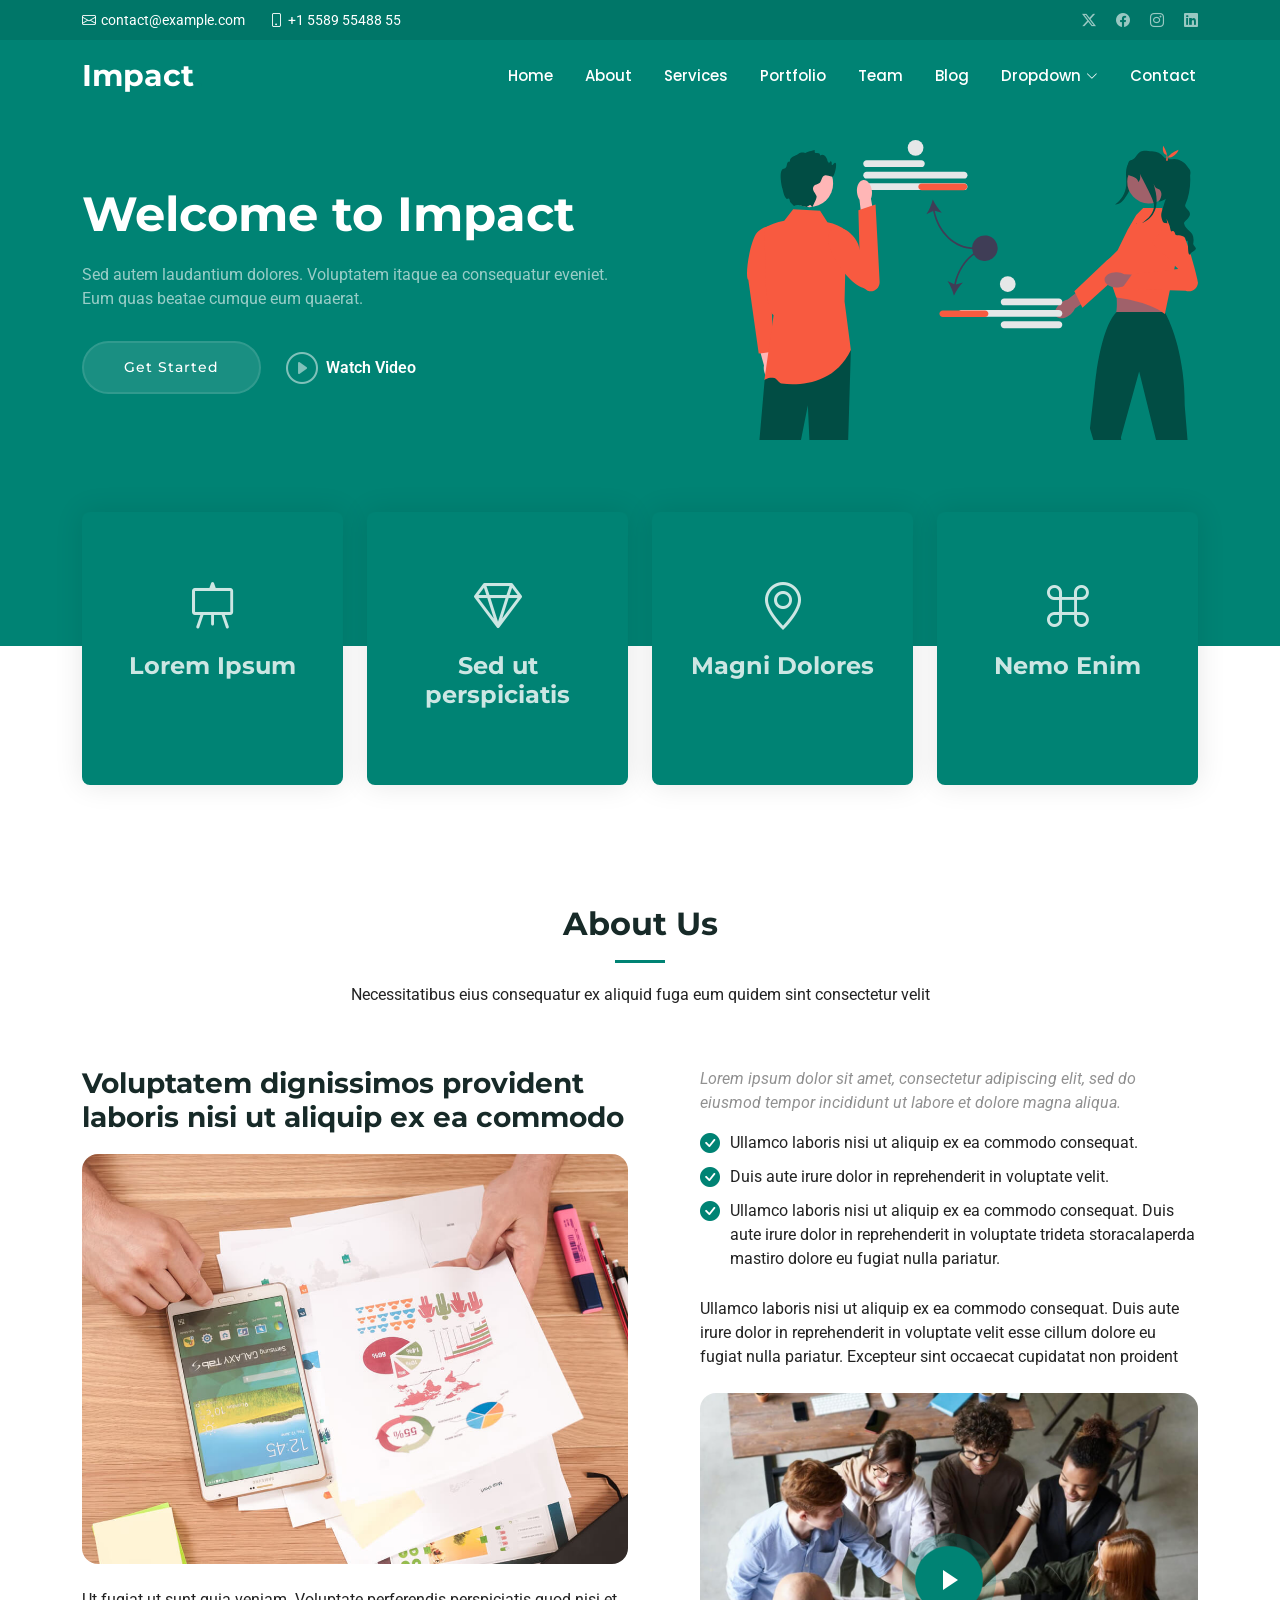
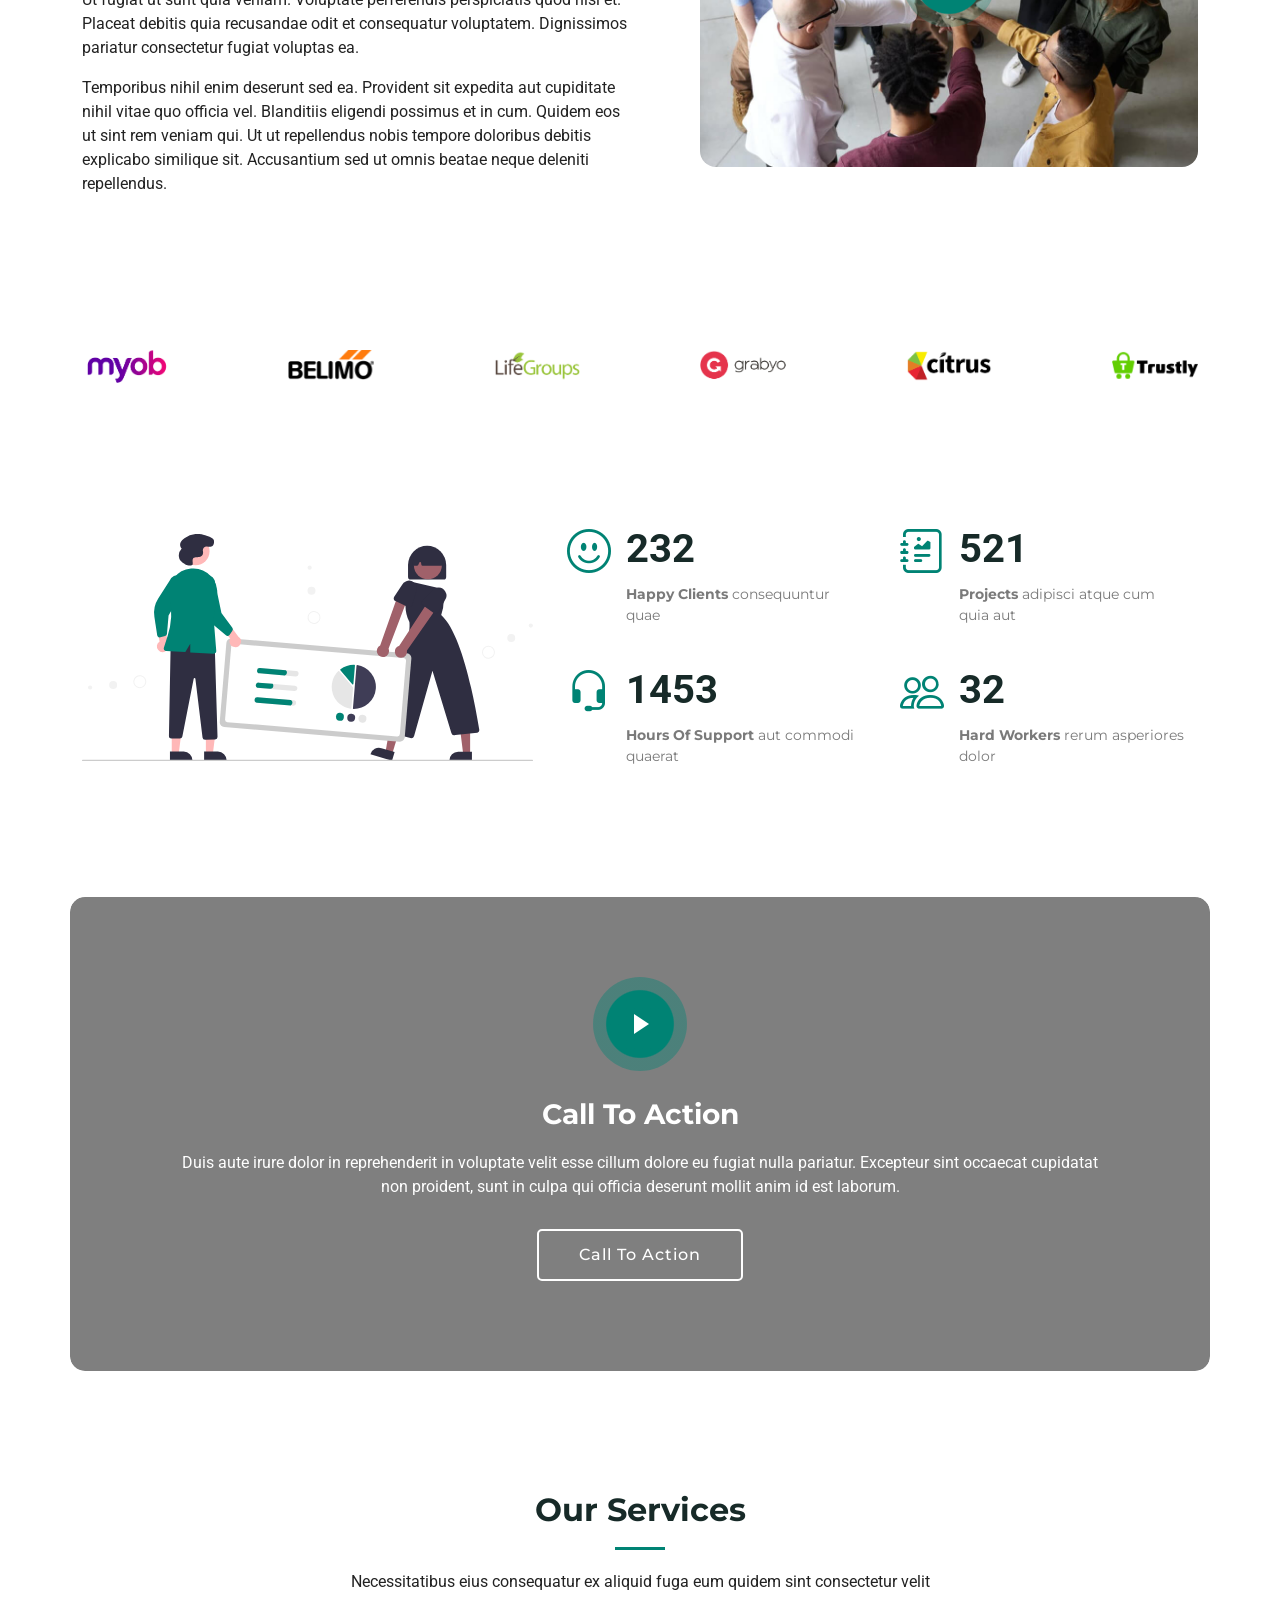
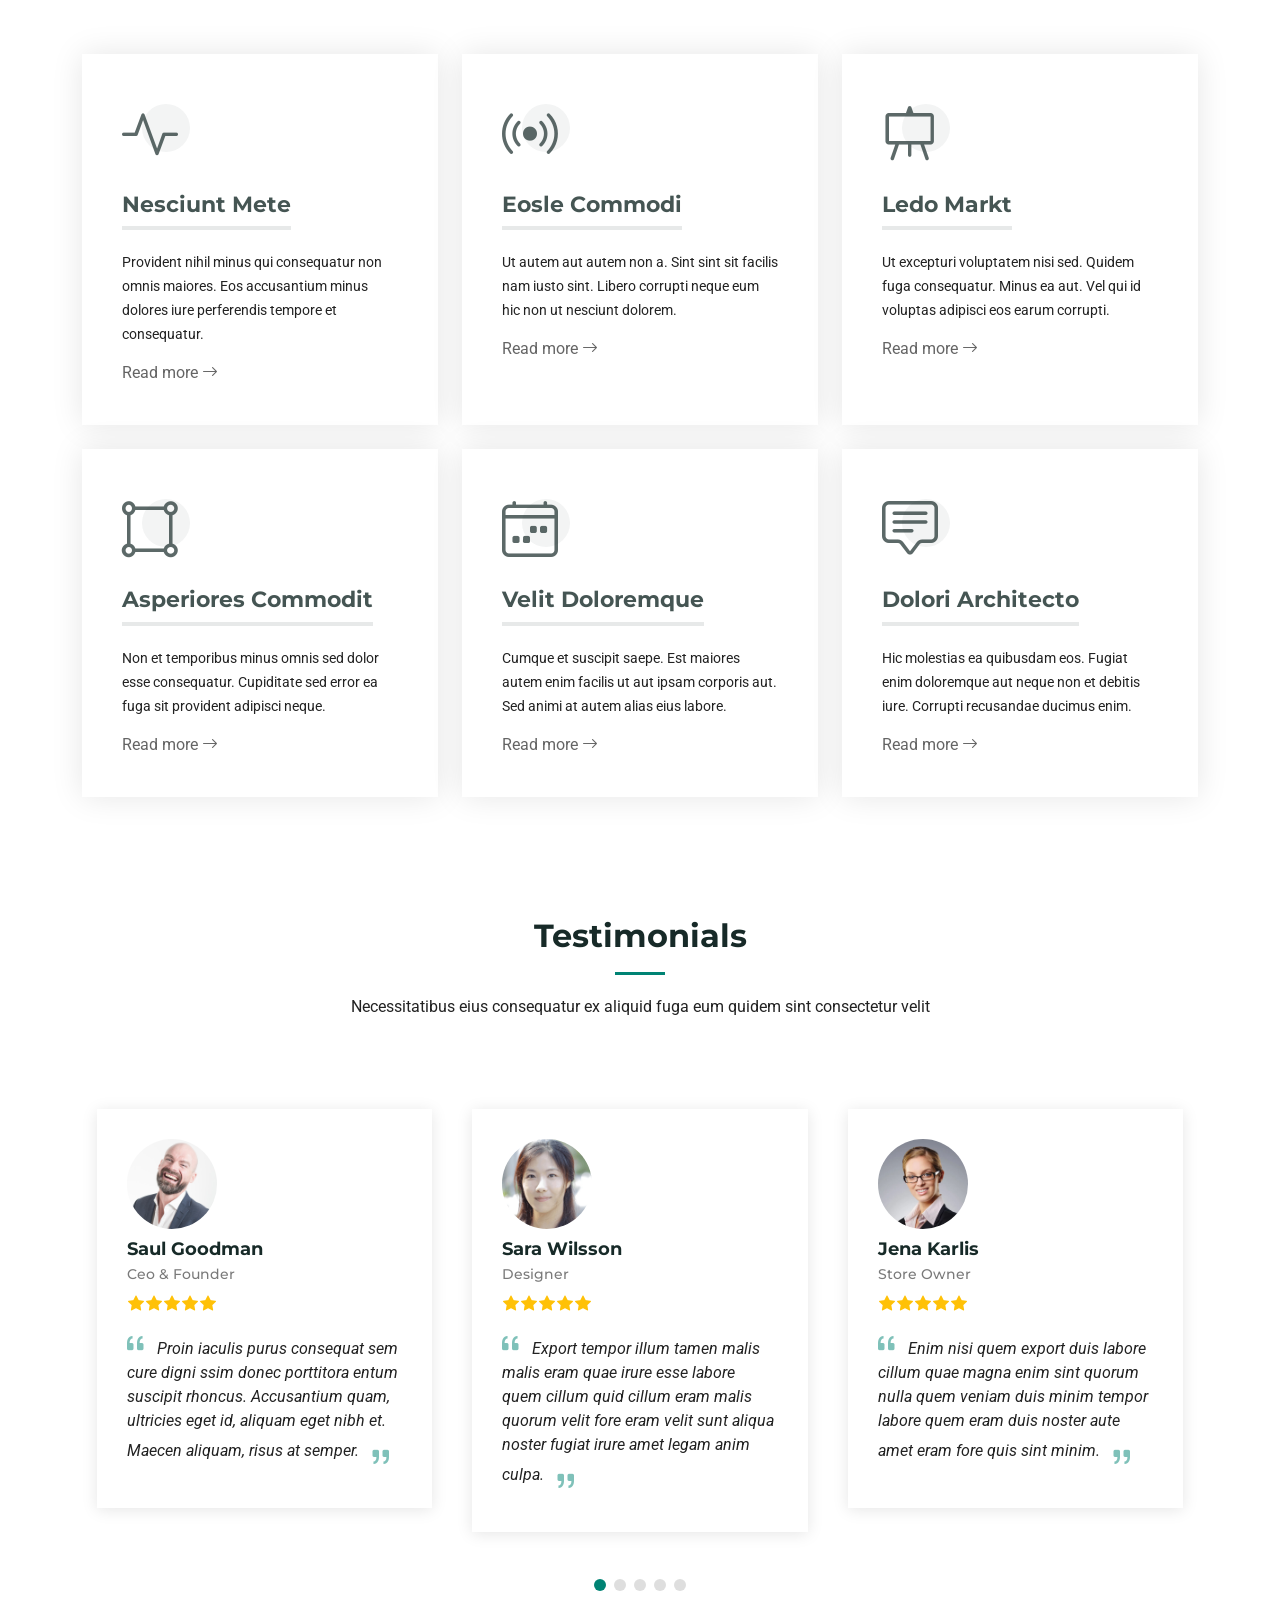
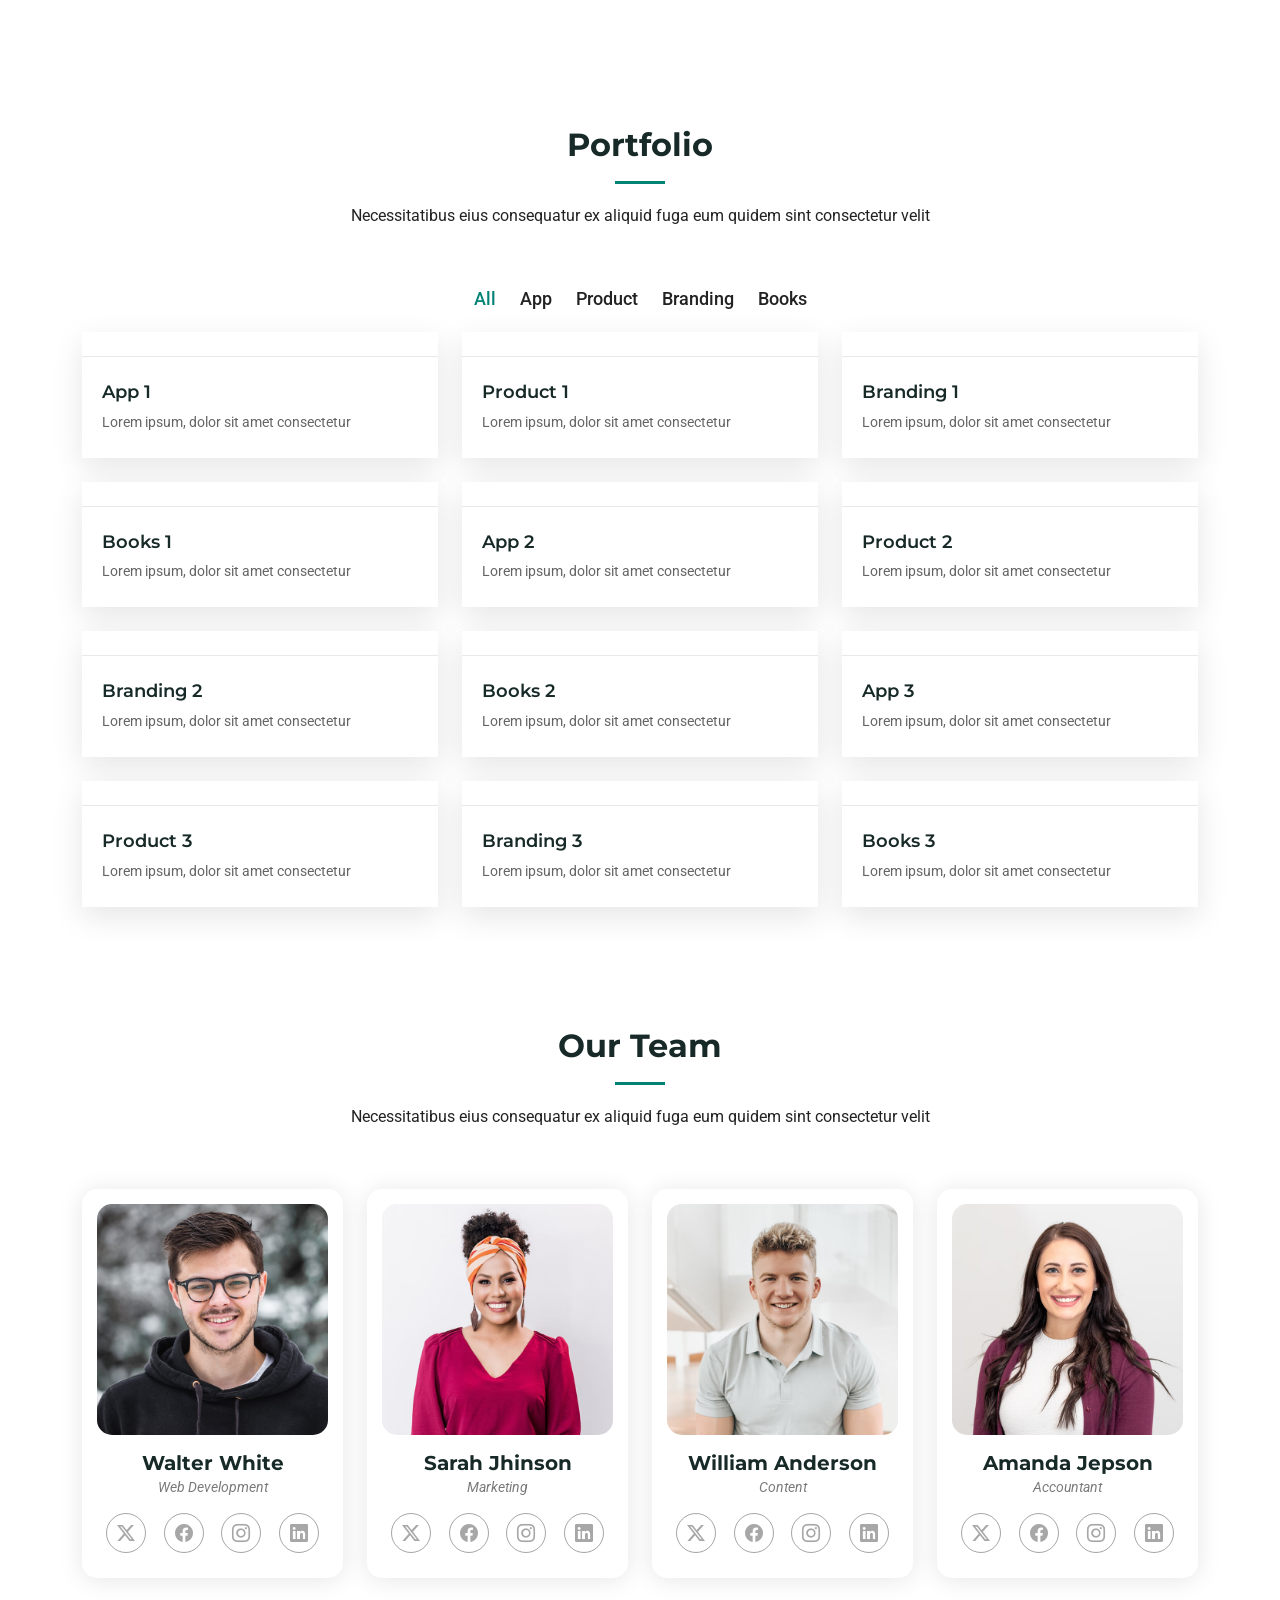
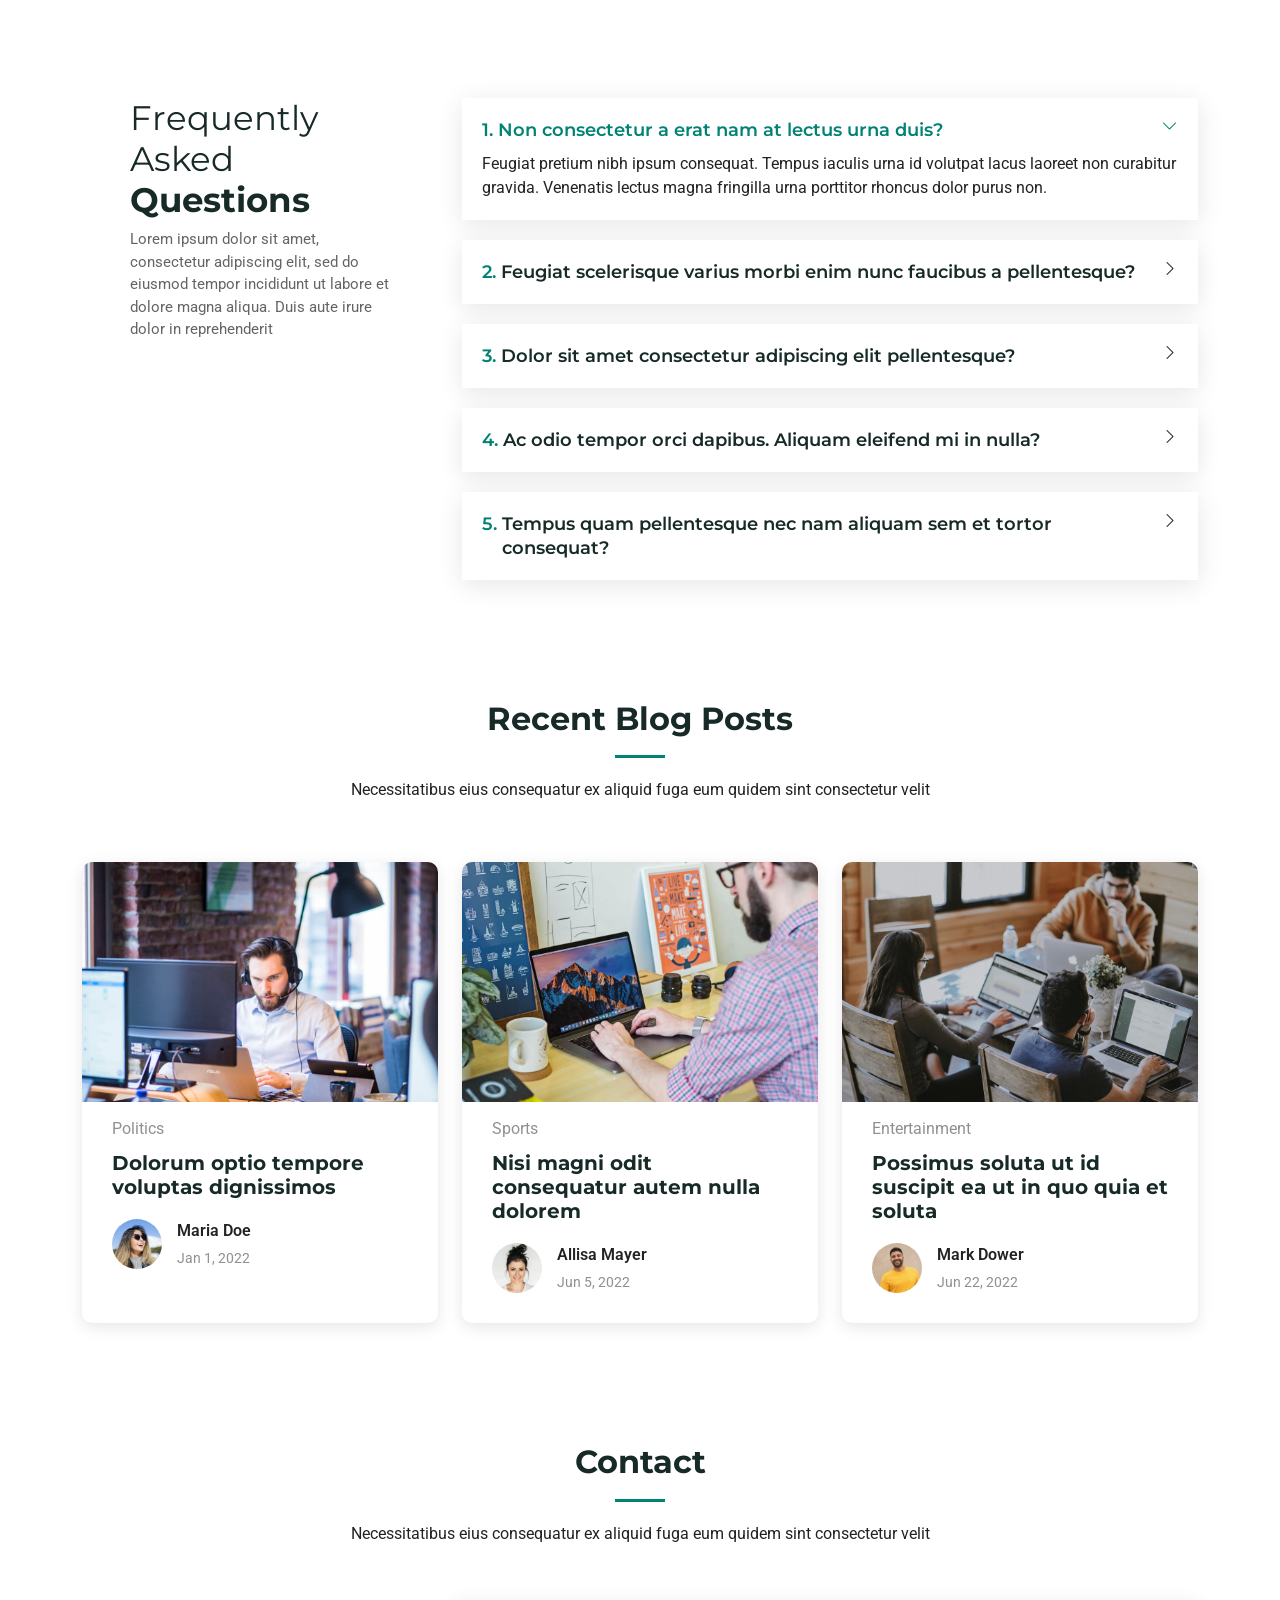
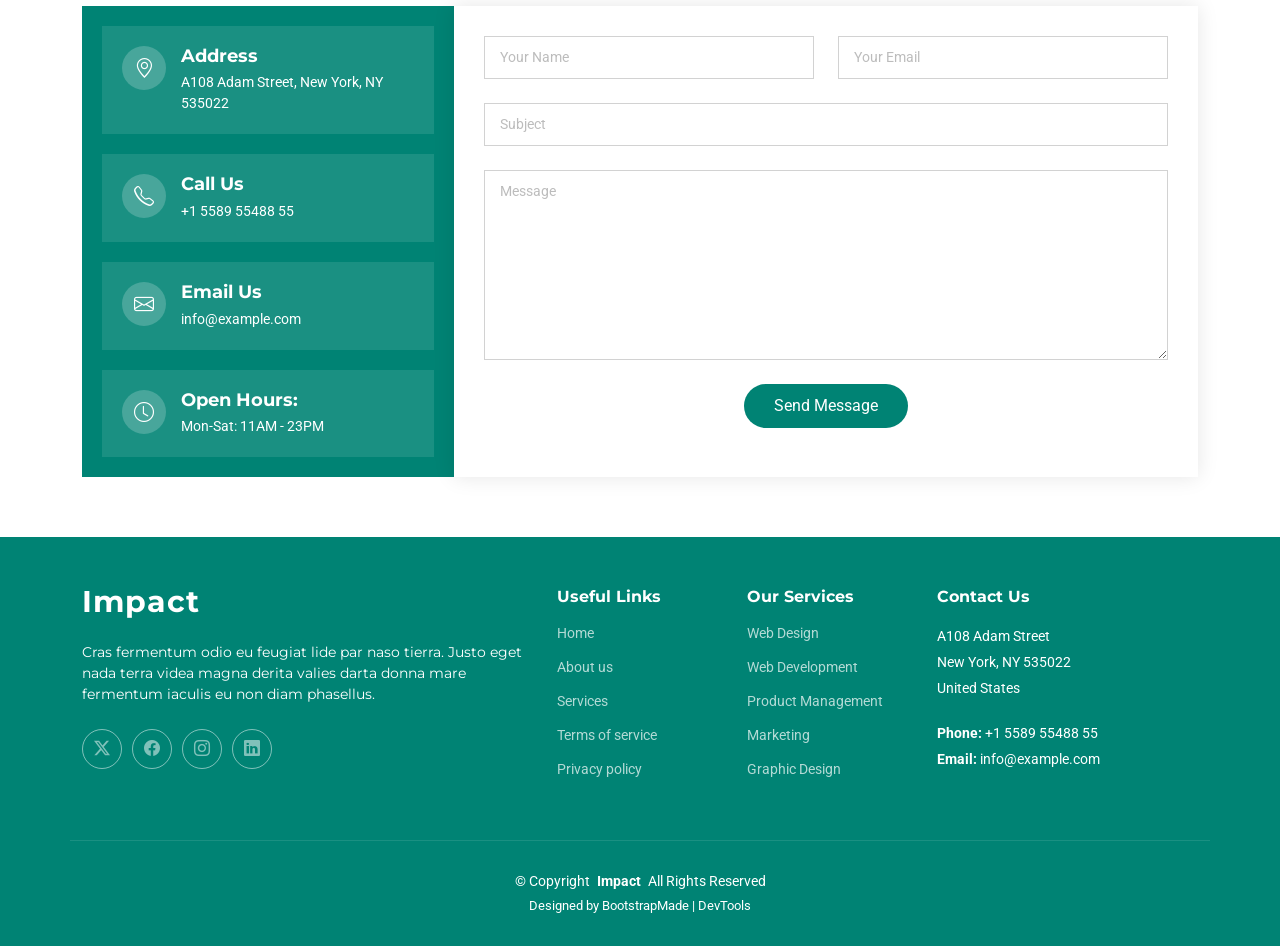
==== commit e552de91: "add render deployment config, media files, and updated settings" ====
--- a/Impact_/Impact/index.html
+++ b/Impact_/Impact/index.html
@@ -783,80 +783,7 @@
 
     </section><!-- /Team Section -->
 
-    <!-- Pricing Section -->
-    <section id="pricing" class="pricing section">
-
-      <!-- Section Title -->
-      <div class="container section-title" data-aos="fade-up">
-        <h2>Pricing</h2>
-        <p>Necessitatibus eius consequatur ex aliquid fuga eum quidem sint consectetur velit</p>
-      </div><!-- End Section Title -->
-
-      <div class="container" data-aos="zoom-in" data-aos-delay="100">
-
-        <div class="row g-4">
-
-          <div class="col-lg-4">
-            <div class="pricing-item">
-              <h3>Free Plan</h3>
-              <div class="icon">
-                <i class="bi bi-box"></i>
-              </div>
-              <h4><sup>$</sup>0<span> / month</span></h4>
-              <ul>
-                <li><i class="bi bi-check"></i> <span>Quam adipiscing vitae proin</span></li>
-                <li><i class="bi bi-check"></i> <span>Nec feugiat nisl pretium</span></li>
-                <li><i class="bi bi-check"></i> <span>Nulla at volutpat diam uteera</span></li>
-                <li class="na"><i class="bi bi-x"></i> <span>Pharetra massa massa ultricies</span></li>
-                <li class="na"><i class="bi bi-x"></i> <span>Massa ultricies mi quis hendrerit</span></li>
-              </ul>
-              <div class="text-center"><a href="#" class="buy-btn">Buy Now</a></div>
-            </div>
-          </div><!-- End Pricing Item -->
-
-          <div class="col-lg-4">
-            <div class="pricing-item featured">
-              <h3>Business Plan</h3>
-              <div class="icon">
-                <i class="bi bi-rocket"></i>
-              </div>
-
-              <h4><sup>$</sup>29<span> / month</span></h4>
-              <ul>
-                <li><i class="bi bi-check"></i> <span>Quam adipiscing vitae proin</span></li>
-                <li><i class="bi bi-check"></i> <span>Nec feugiat nisl pretium</span></li>
-                <li><i class="bi bi-check"></i> <span>Nulla at volutpat diam uteera</span></li>
-                <li><i class="bi bi-check"></i> <span>Pharetra massa massa ultricies</span></li>
-                <li><i class="bi bi-check"></i> <span>Massa ultricies mi quis hendrerit</span></li>
-              </ul>
-              <div class="text-center"><a href="#" class="buy-btn">Buy Now</a></div>
-            </div>
-          </div><!-- End Pricing Item -->
-
-          <div class="col-lg-4">
-            <div class="pricing-item">
-              <h3>Developer Plan</h3>
-              <div class="icon">
-                <i class="bi bi-send"></i>
-              </div>
-              <h4><sup>$</sup>49<span> / month</span></h4>
-              <ul>
-                <li><i class="bi bi-check"></i> <span>Quam adipiscing vitae proin</span></li>
-                <li><i class="bi bi-check"></i> <span>Nec feugiat nisl pretium</span></li>
-                <li><i class="bi bi-check"></i> <span>Nulla at volutpat diam uteera</span></li>
-                <li><i class="bi bi-check"></i> <span>Pharetra massa massa ultricies</span></li>
-                <li><i class="bi bi-check"></i> <span>Massa ultricies mi quis hendrerit</span></li>
-              </ul>
-              <div class="text-center"><a href="#" class="buy-btn">Buy Now</a></div>
-            </div>
-          </div><!-- End Pricing Item -->
-
-        </div>
-
-      </div>
-
-    </section><!-- /Pricing Section -->
-
+    
     <!-- Faq Section -->
     <section id="faq" class="faq section">
 
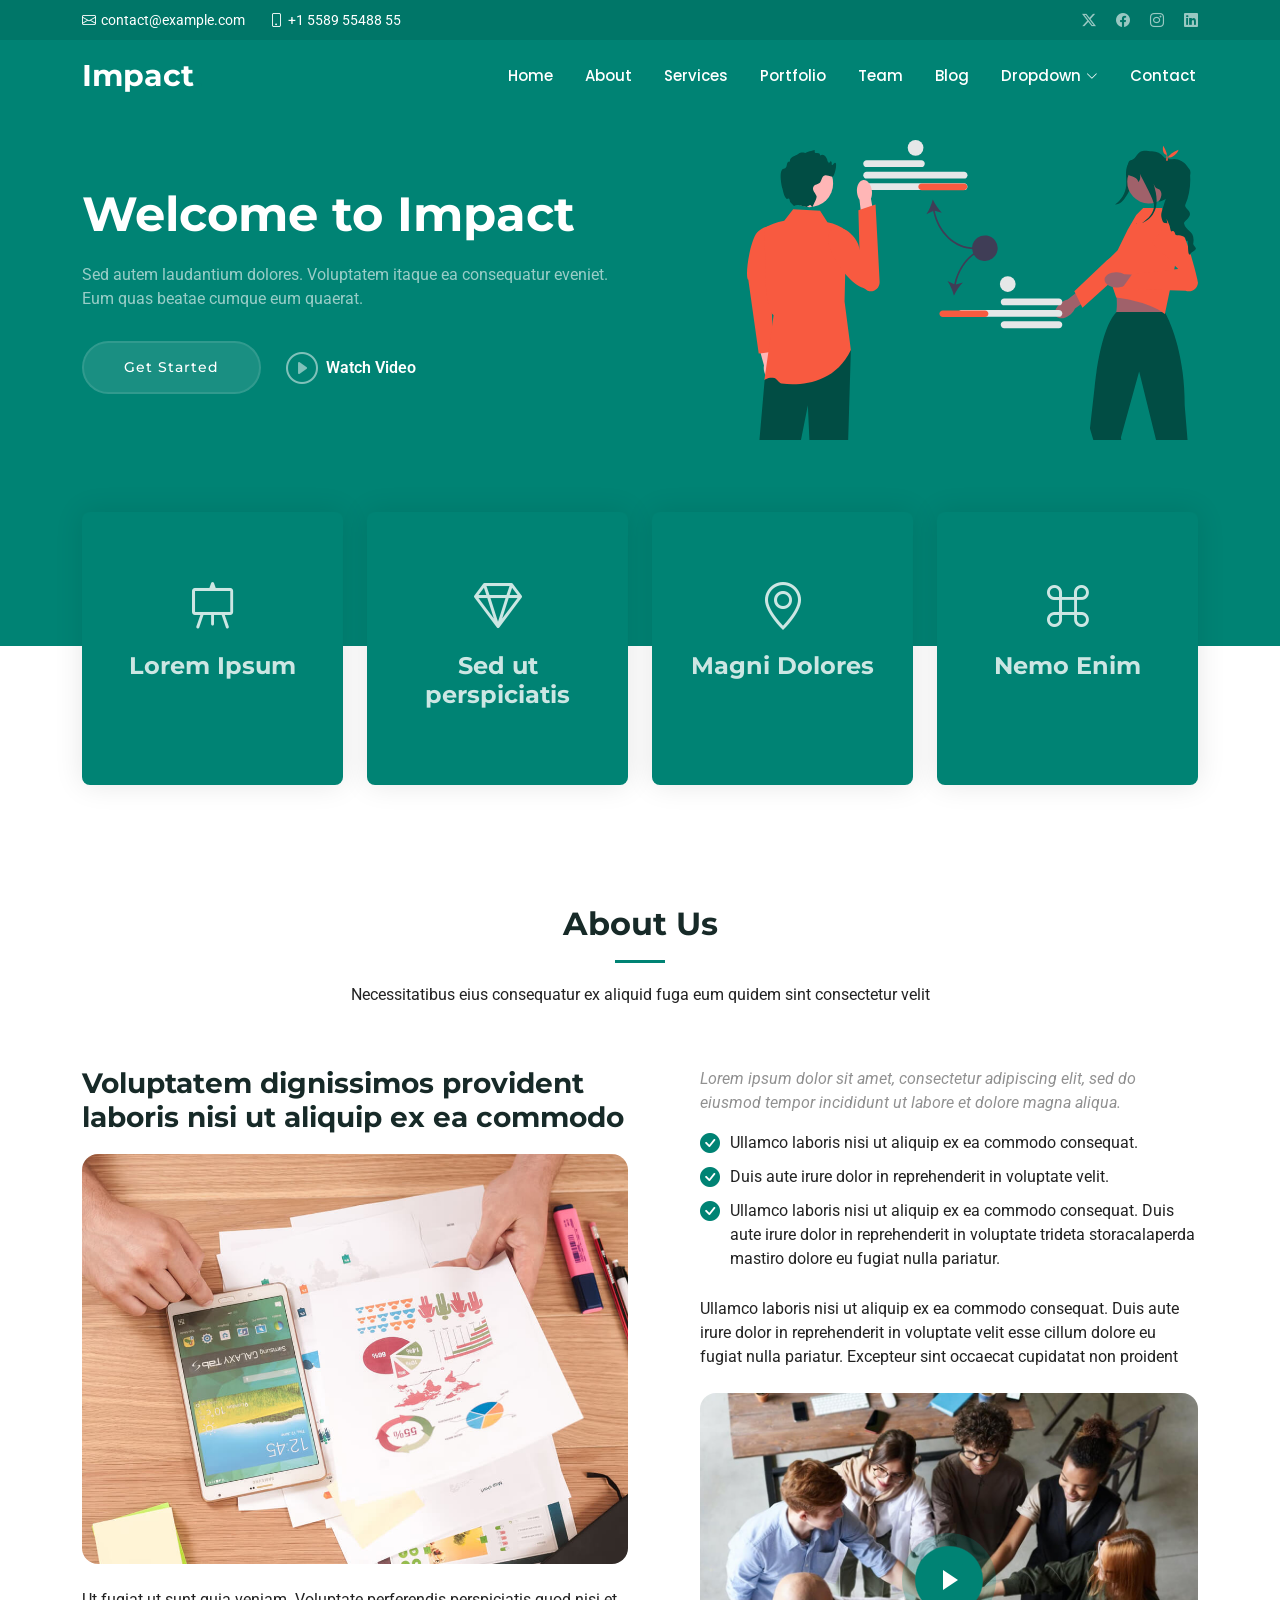
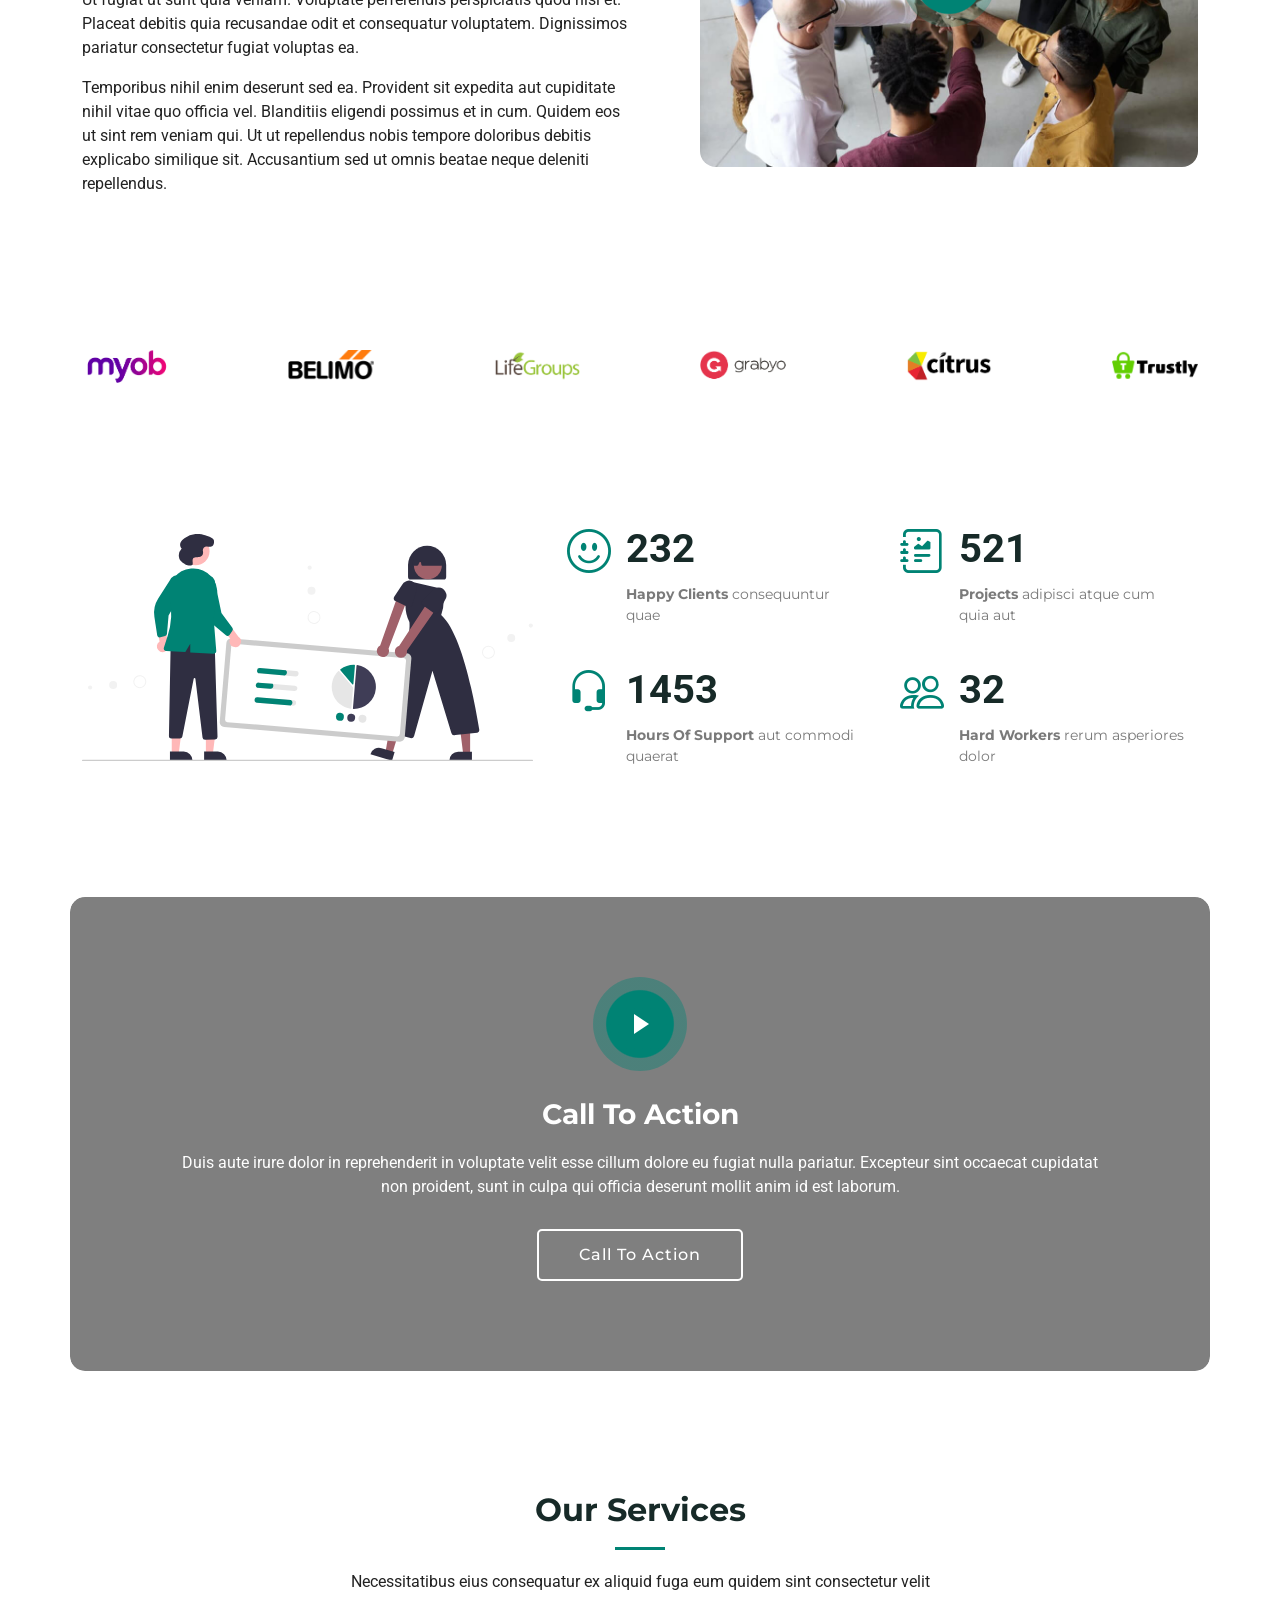
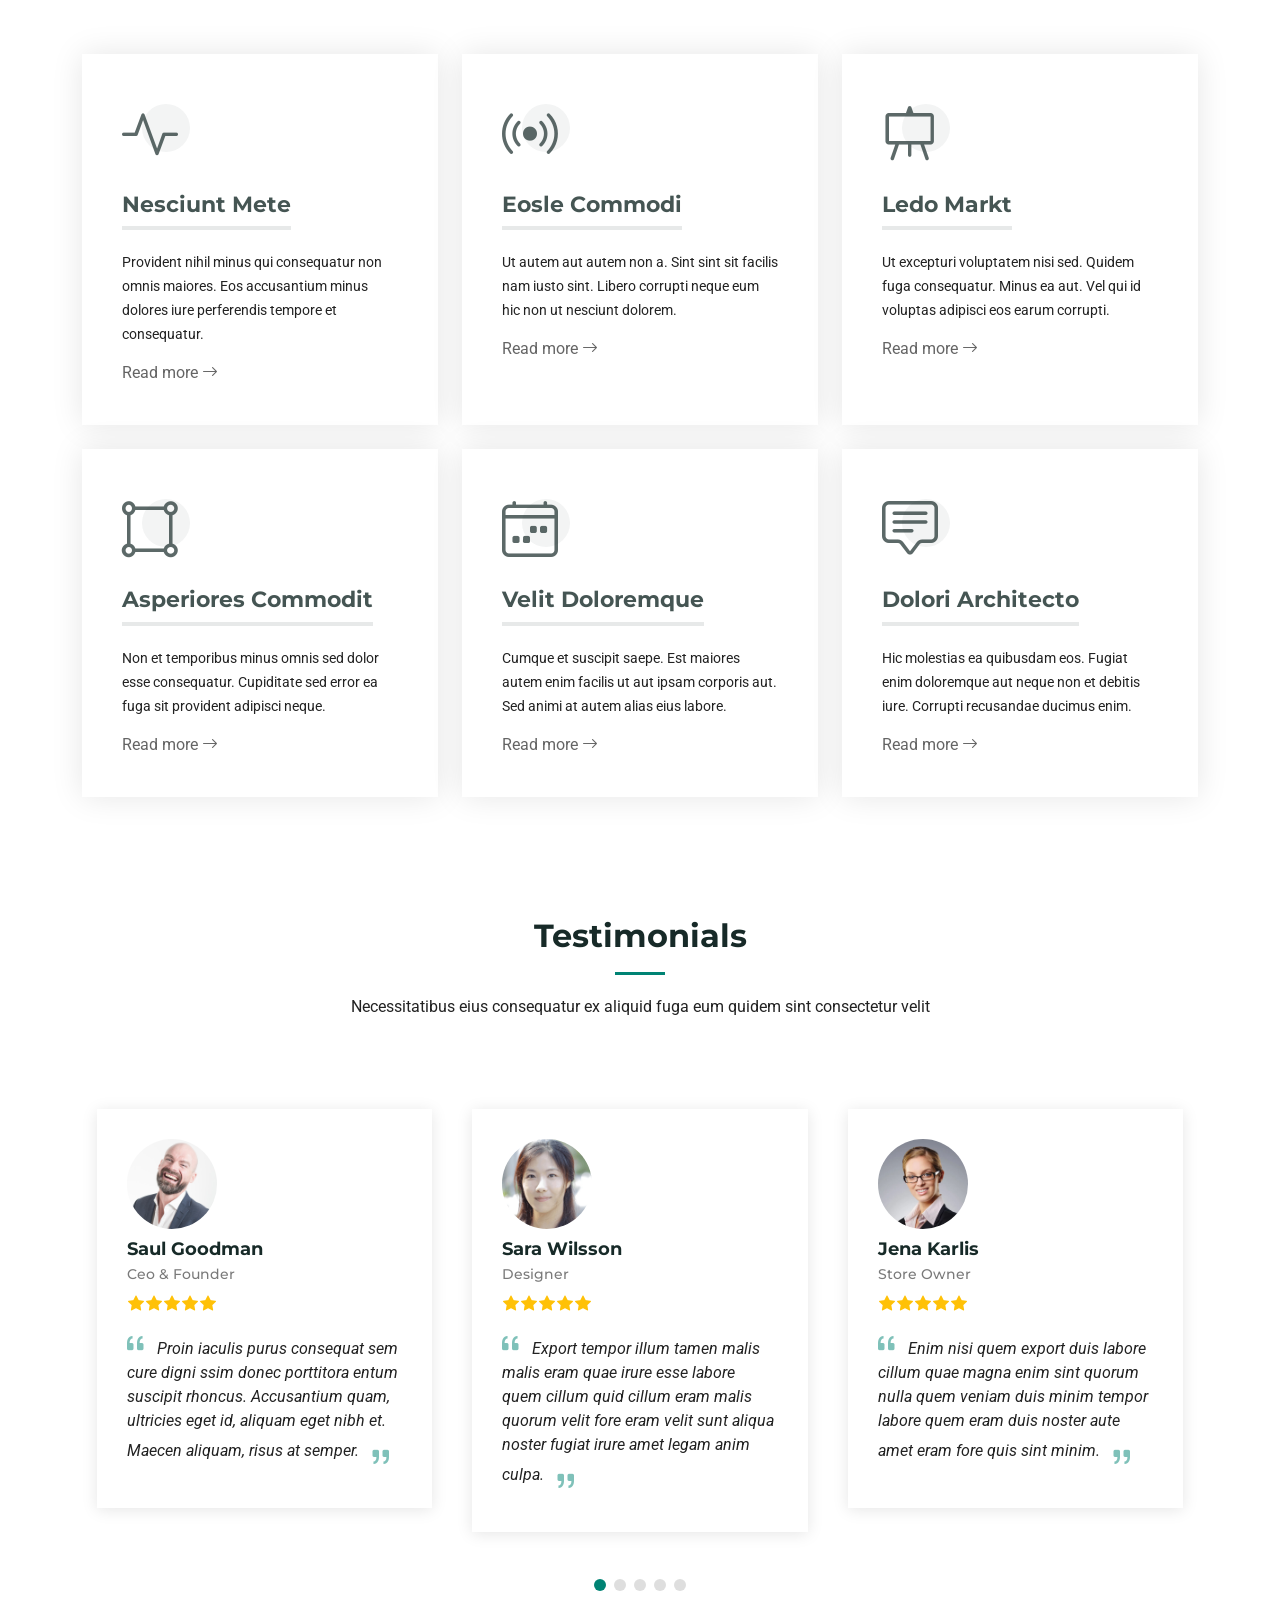
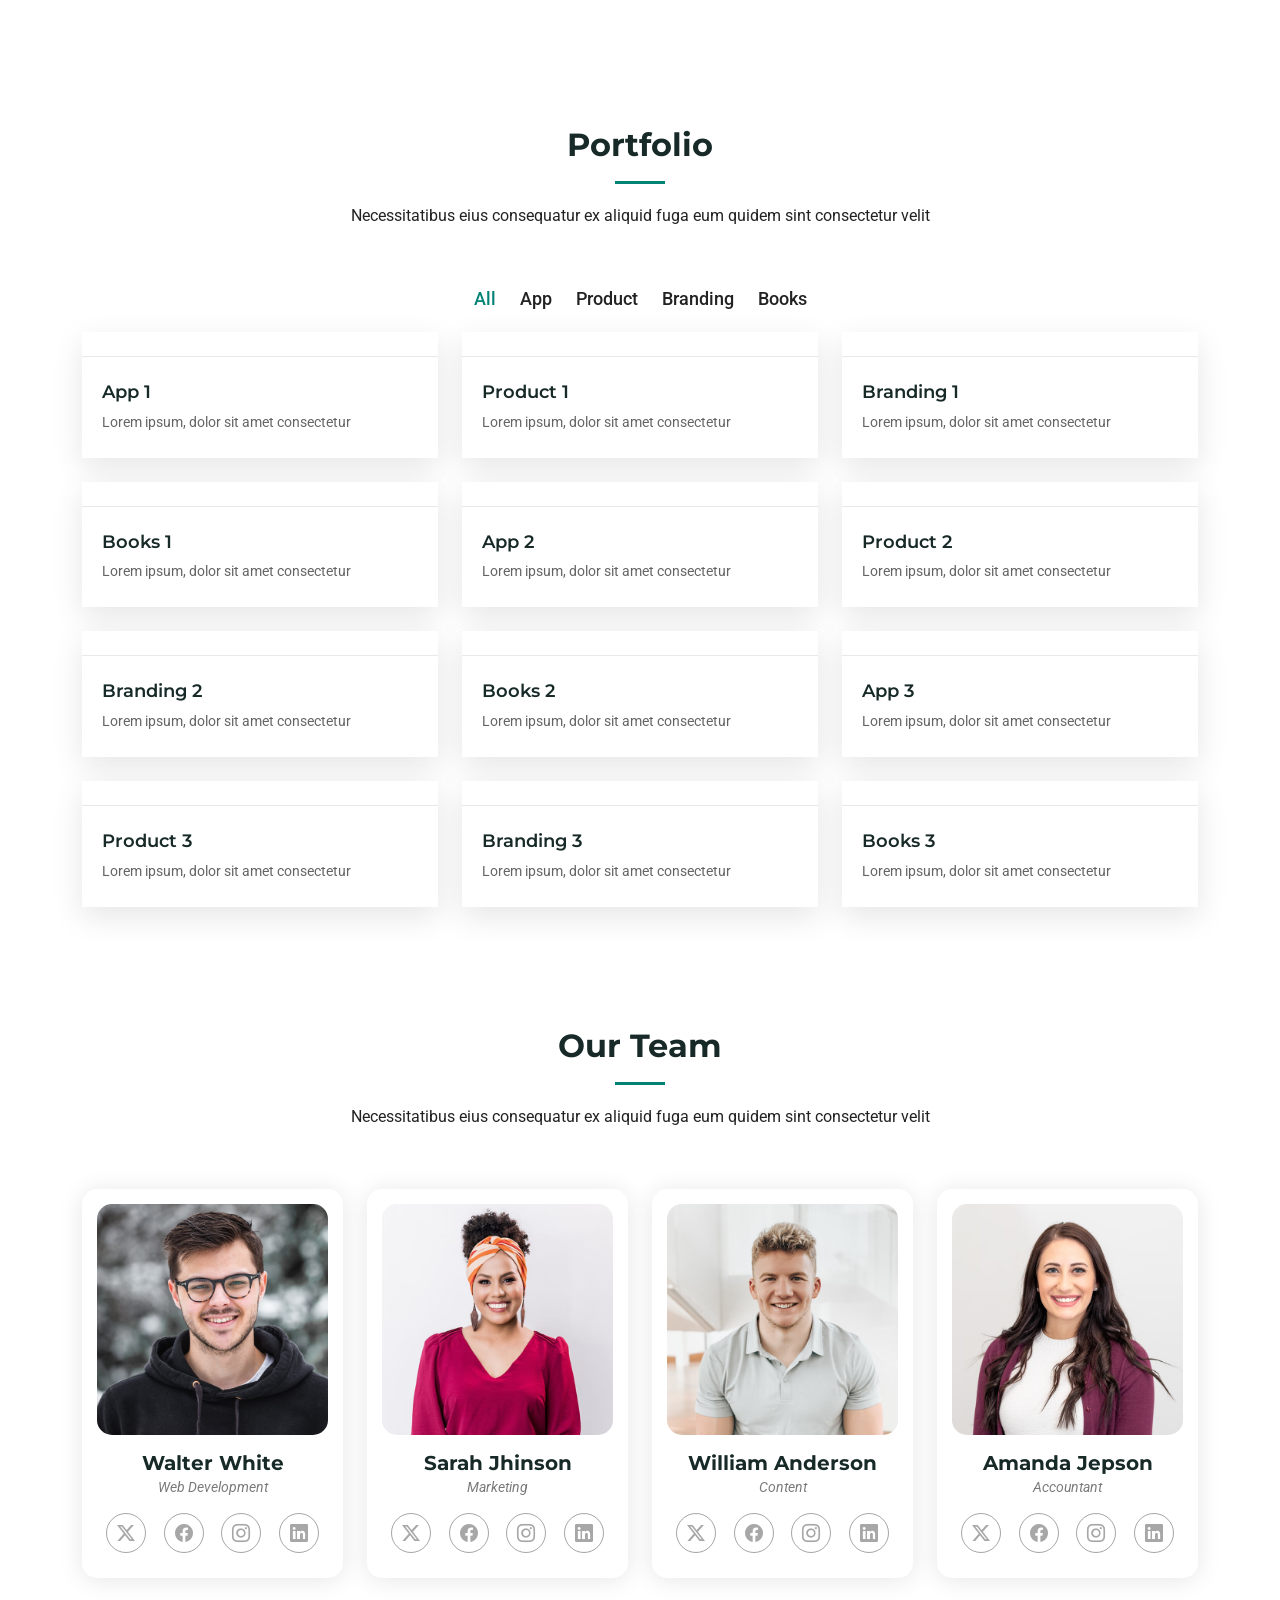
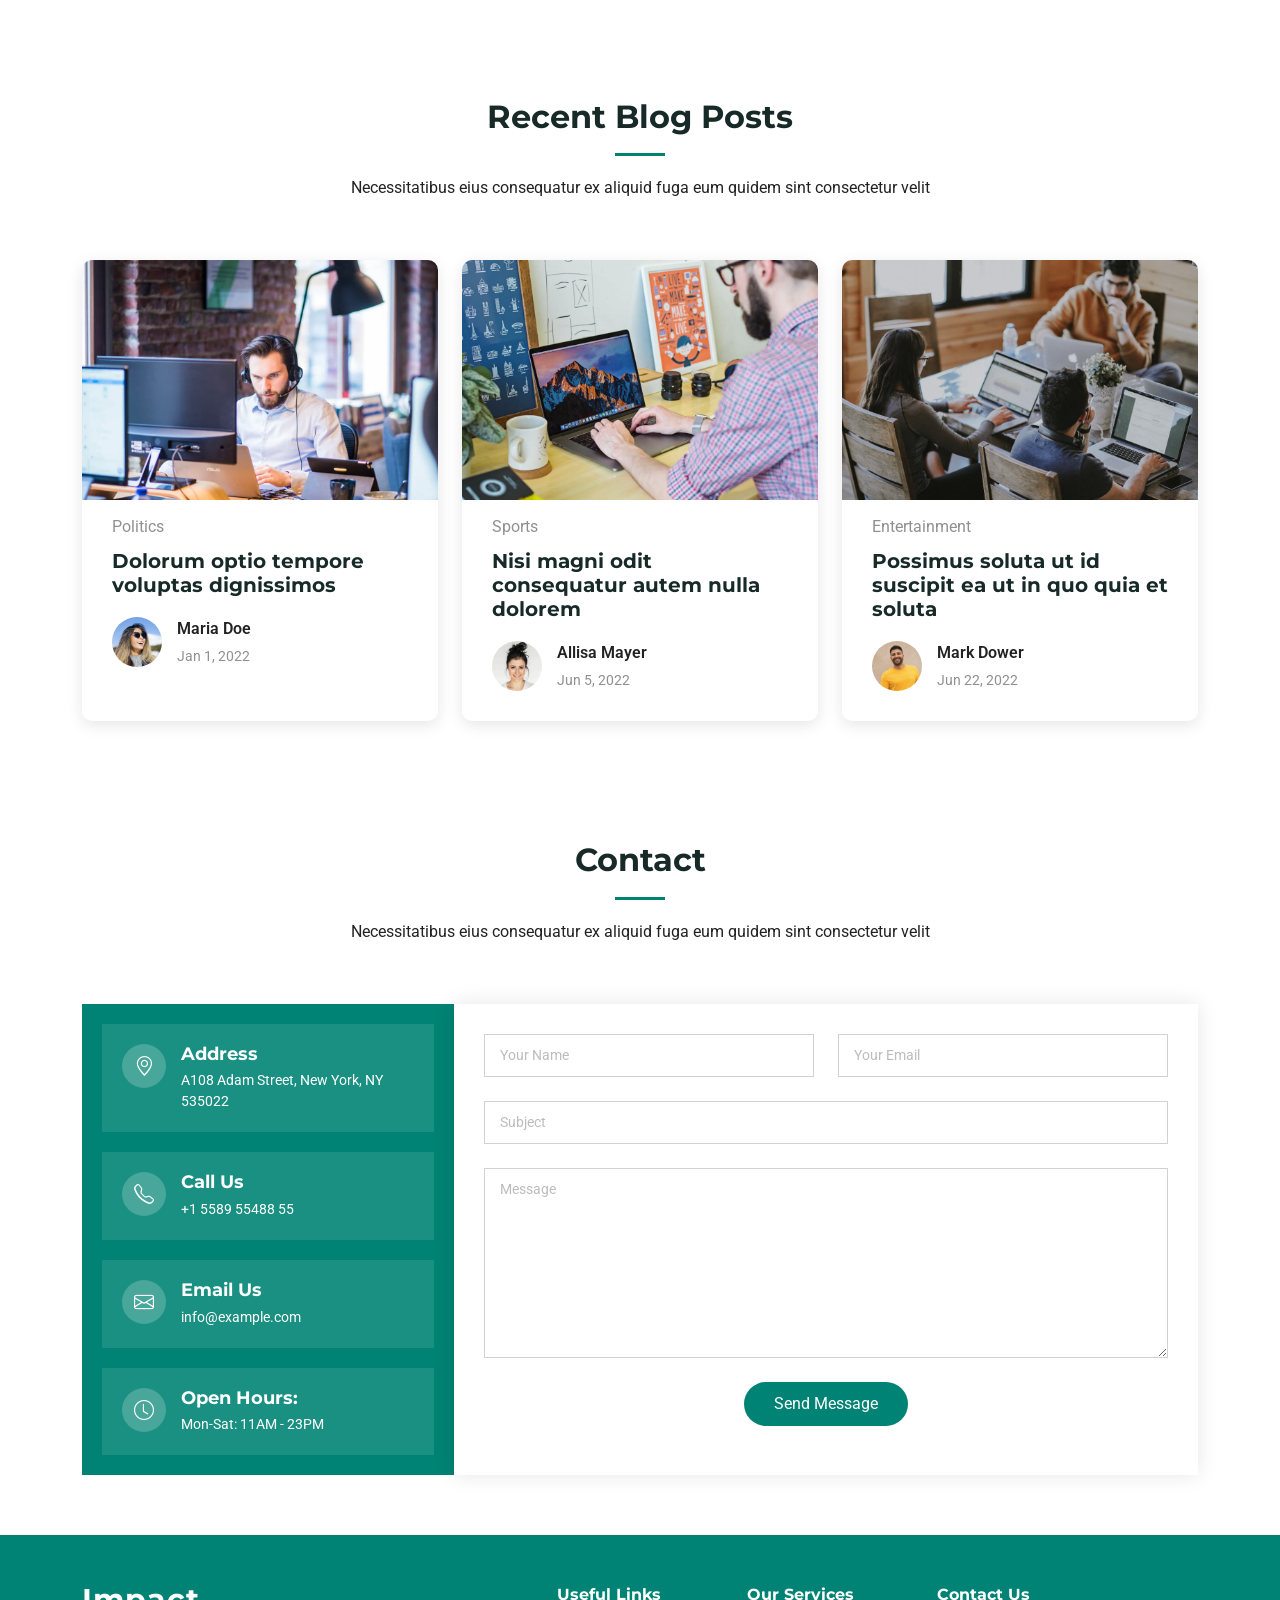
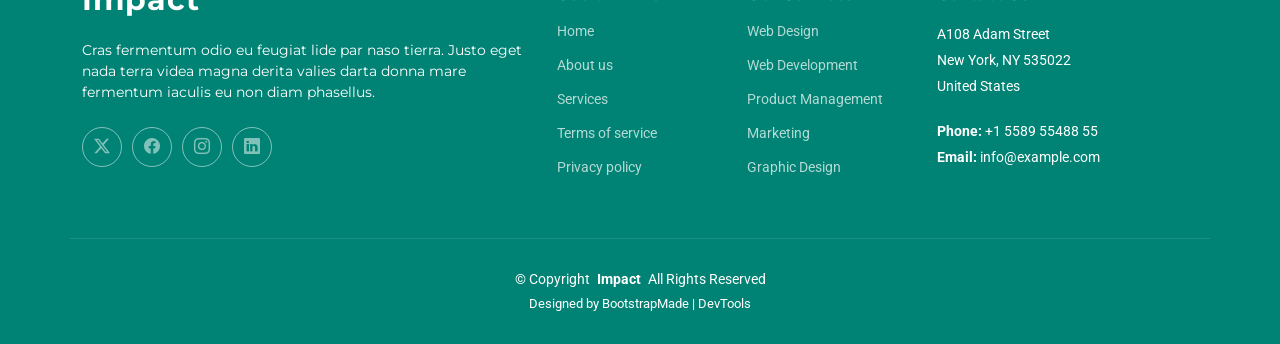
==== commit fe11a2cd: "Update index.html" ====
--- a/Impact_/Impact/index.html
+++ b/Impact_/Impact/index.html
@@ -783,75 +783,7 @@
 
     </section><!-- /Team Section -->
 
-    
-    <!-- Faq Section -->
-    <section id="faq" class="faq section">
-
-      <div class="container">
-
-        <div class="row gy-4">
-
-          <div class="col-lg-4" data-aos="fade-up" data-aos-delay="100">
-            <div class="content px-xl-5">
-              <h3><span>Frequently Asked </span><strong>Questions</strong></h3>
-              <p>
-                Lorem ipsum dolor sit amet, consectetur adipiscing elit, sed do eiusmod tempor incididunt ut labore et dolore magna aliqua. Duis aute irure dolor in reprehenderit
-              </p>
-            </div>
-          </div>
-
-          <div class="col-lg-8" data-aos="fade-up" data-aos-delay="200">
-
-            <div class="faq-container">
-              <div class="faq-item faq-active">
-                <h3><span class="num">1.</span> <span>Non consectetur a erat nam at lectus urna duis?</span></h3>
-                <div class="faq-content">
-                  <p>Feugiat pretium nibh ipsum consequat. Tempus iaculis urna id volutpat lacus laoreet non curabitur gravida. Venenatis lectus magna fringilla urna porttitor rhoncus dolor purus non.</p>
-                </div>
-                <i class="faq-toggle bi bi-chevron-right"></i>
-              </div><!-- End Faq item-->
-
-              <div class="faq-item">
-                <h3><span class="num">2.</span> <span>Feugiat scelerisque varius morbi enim nunc faucibus a pellentesque?</span></h3>
-                <div class="faq-content">
-                  <p>Dolor sit amet consectetur adipiscing elit pellentesque habitant morbi. Id interdum velit laoreet id donec ultrices. Fringilla phasellus faucibus scelerisque eleifend donec pretium. Est pellentesque elit ullamcorper dignissim. Mauris ultrices eros in cursus turpis massa tincidunt dui.</p>
-                </div>
-                <i class="faq-toggle bi bi-chevron-right"></i>
-              </div><!-- End Faq item-->
-
-              <div class="faq-item">
-                <h3><span class="num">3.</span> <span>Dolor sit amet consectetur adipiscing elit pellentesque?</span></h3>
-                <div class="faq-content">
-                  <p>Eleifend mi in nulla posuere sollicitudin aliquam ultrices sagittis orci. Faucibus pulvinar elementum integer enim. Sem nulla pharetra diam sit amet nisl suscipit. Rutrum tellus pellentesque eu tincidunt. Lectus urna duis convallis convallis tellus. Urna molestie at elementum eu facilisis sed odio morbi quis</p>
-                </div>
-                <i class="faq-toggle bi bi-chevron-right"></i>
-              </div><!-- End Faq item-->
-
-              <div class="faq-item">
-                <h3><span class="num">4.</span> <span>Ac odio tempor orci dapibus. Aliquam eleifend mi in nulla?</span></h3>
-                <div class="faq-content">
-                  <p>Dolor sit amet consectetur adipiscing elit pellentesque habitant morbi. Id interdum velit laoreet id donec ultrices. Fringilla phasellus faucibus scelerisque eleifend donec pretium. Est pellentesque elit ullamcorper dignissim. Mauris ultrices eros in cursus turpis massa tincidunt dui.</p>
-                </div>
-                <i class="faq-toggle bi bi-chevron-right"></i>
-              </div><!-- End Faq item-->
-
-              <div class="faq-item">
-                <h3><span class="num">5.</span> <span>Tempus quam pellentesque nec nam aliquam sem et tortor consequat?</span></h3>
-                <div class="faq-content">
-                  <p>Molestie a iaculis at erat pellentesque adipiscing commodo. Dignissim suspendisse in est ante in. Nunc vel risus commodo viverra maecenas accumsan. Sit amet nisl suscipit adipiscing bibendum est. Purus gravida quis blandit turpis cursus in</p>
-                </div>
-                <i class="faq-toggle bi bi-chevron-right"></i>
-              </div><!-- End Faq item-->
-
-            </div>
-
-          </div>
-        </div>
-
-      </div>
-
-    </section><!-- /Faq Section -->
-
+   
     <!-- Recent Posts Section -->
     <section id="recent-posts" class="recent-posts section">
 
@@ -1125,4 +1057,4 @@
 
 </body>
 
-</html>+</html>
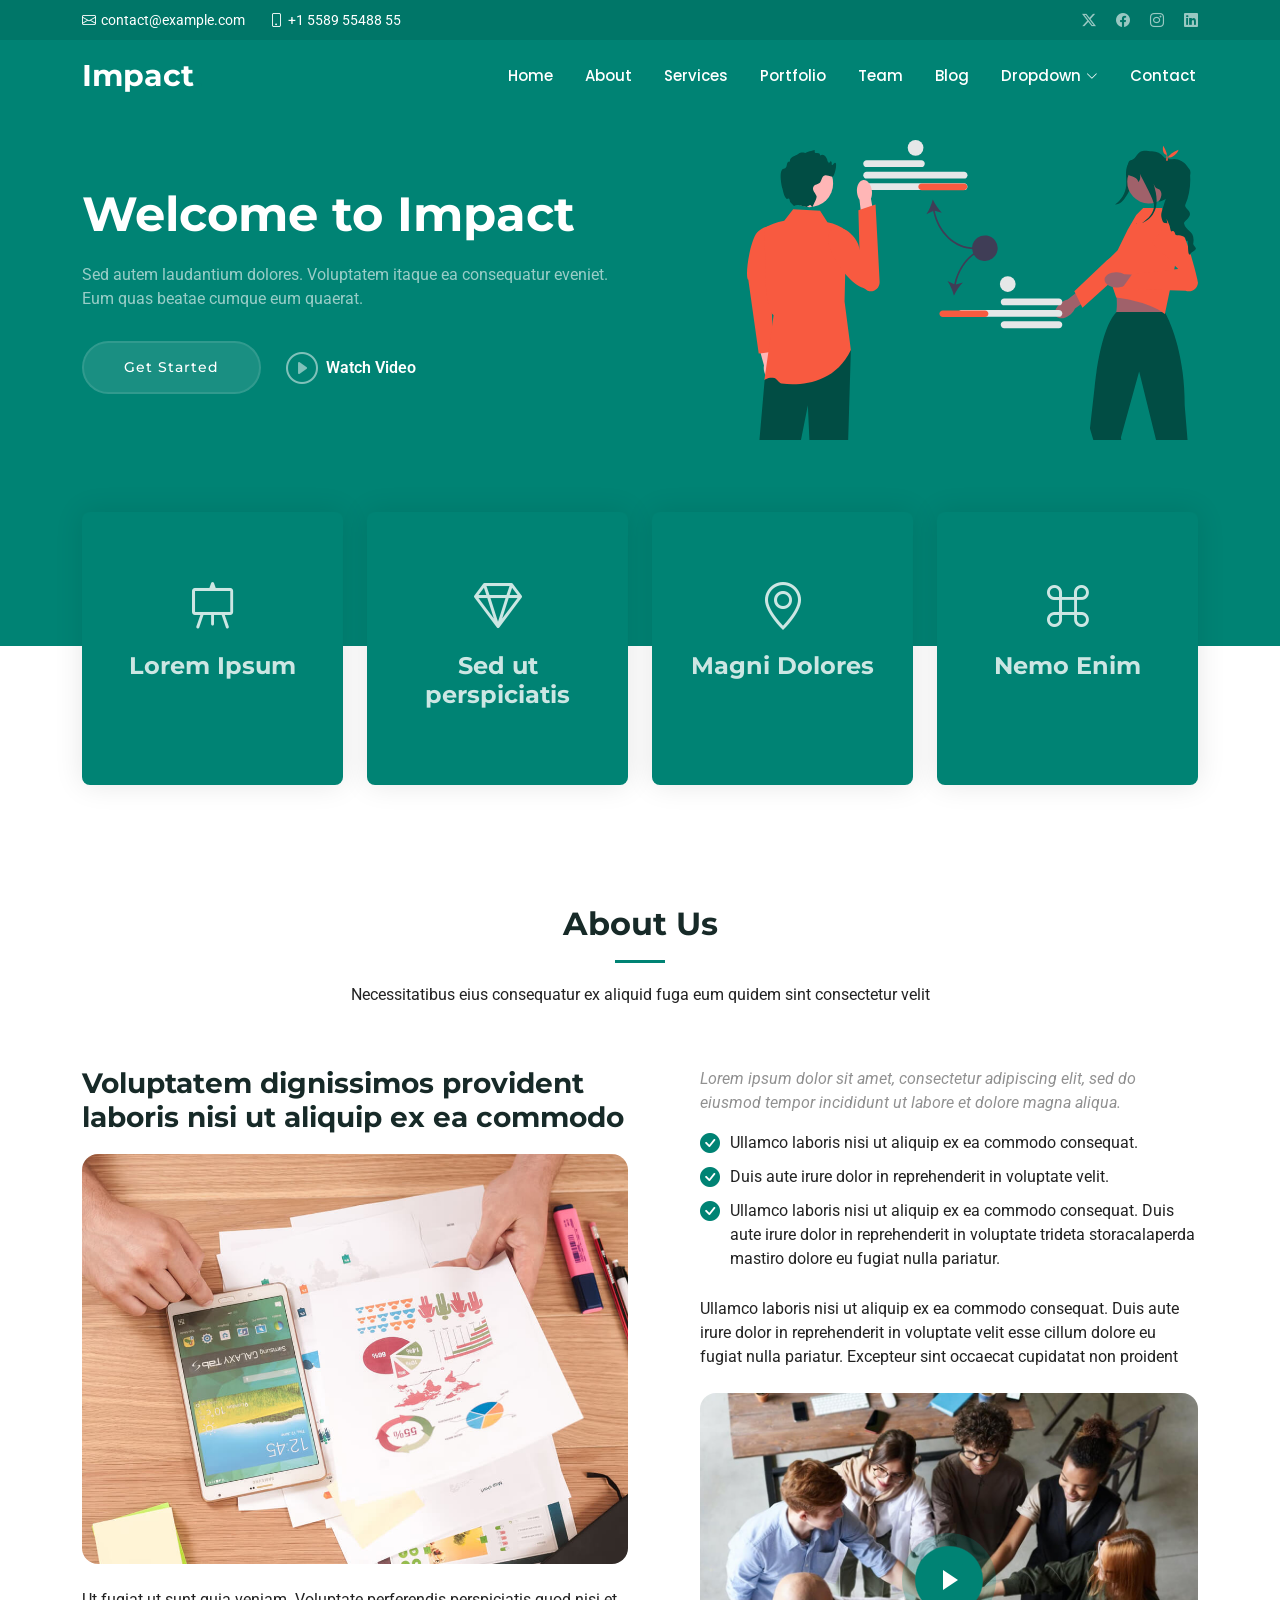
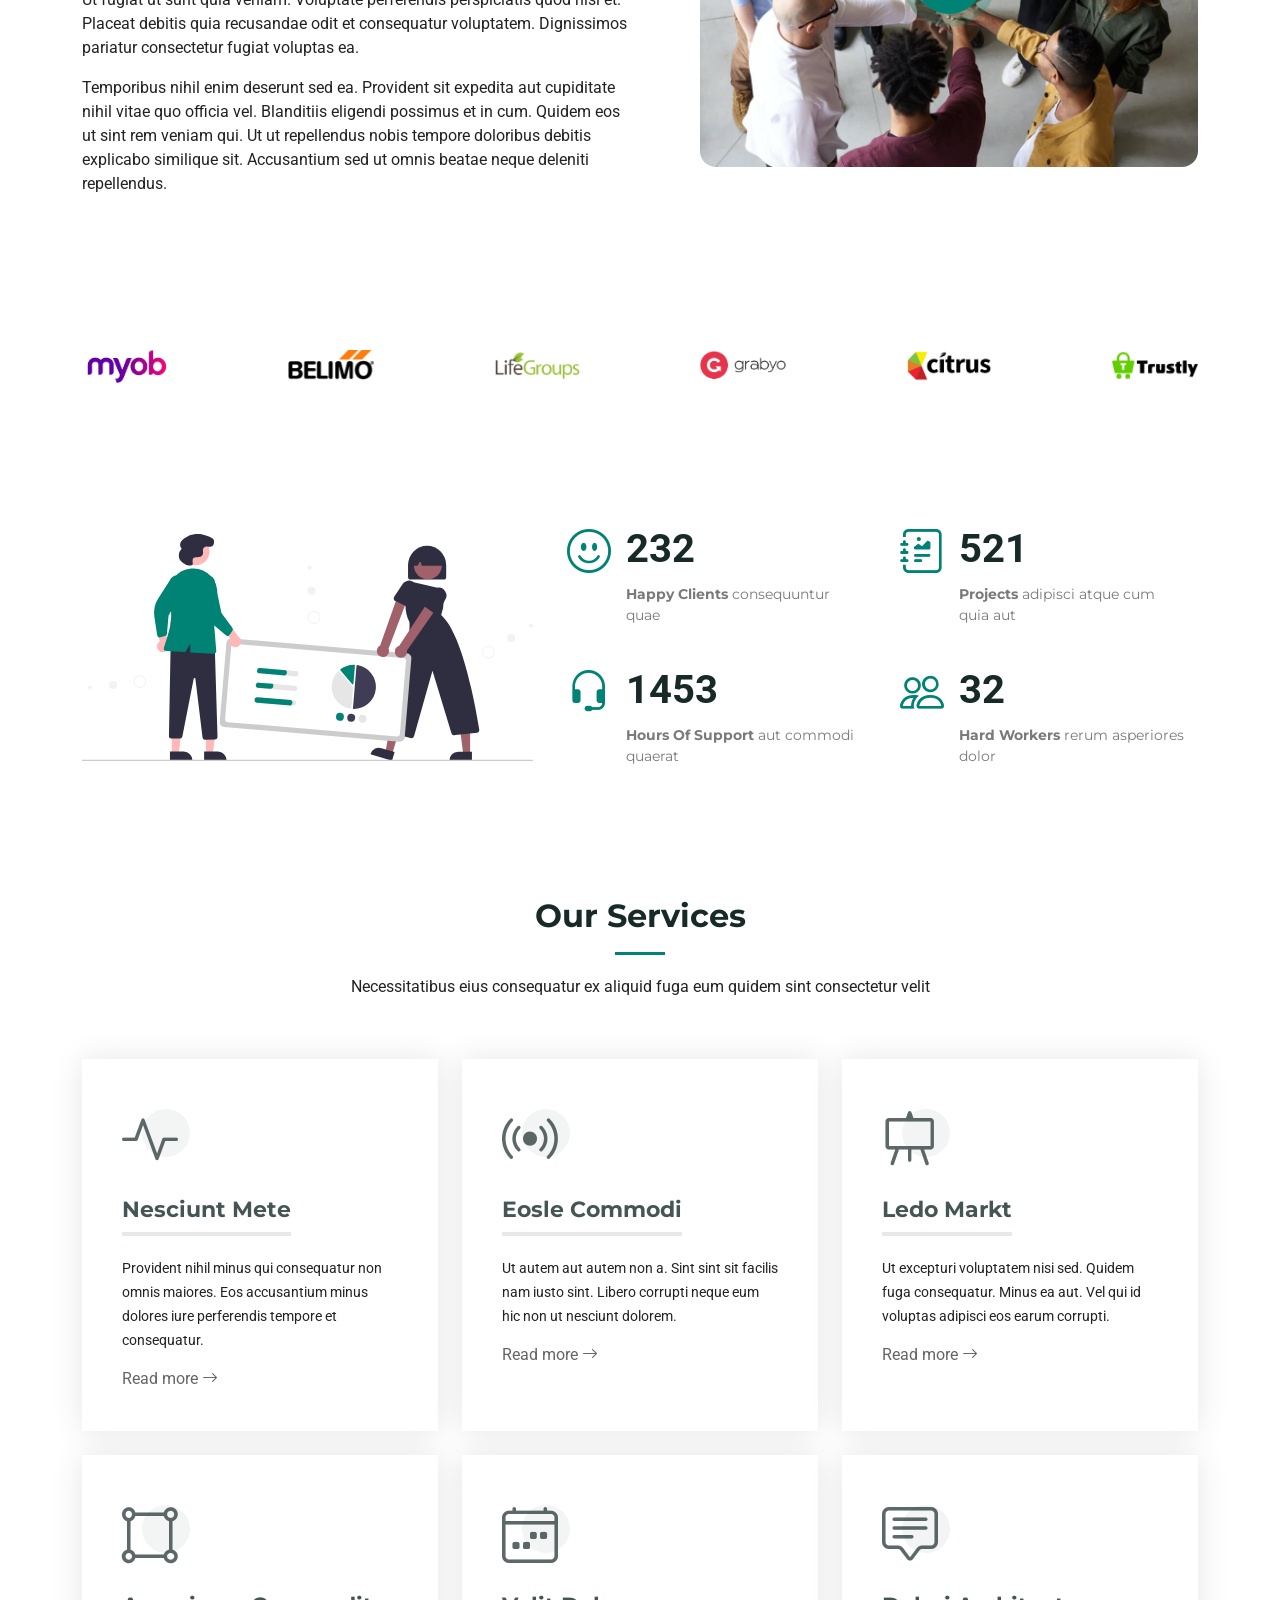
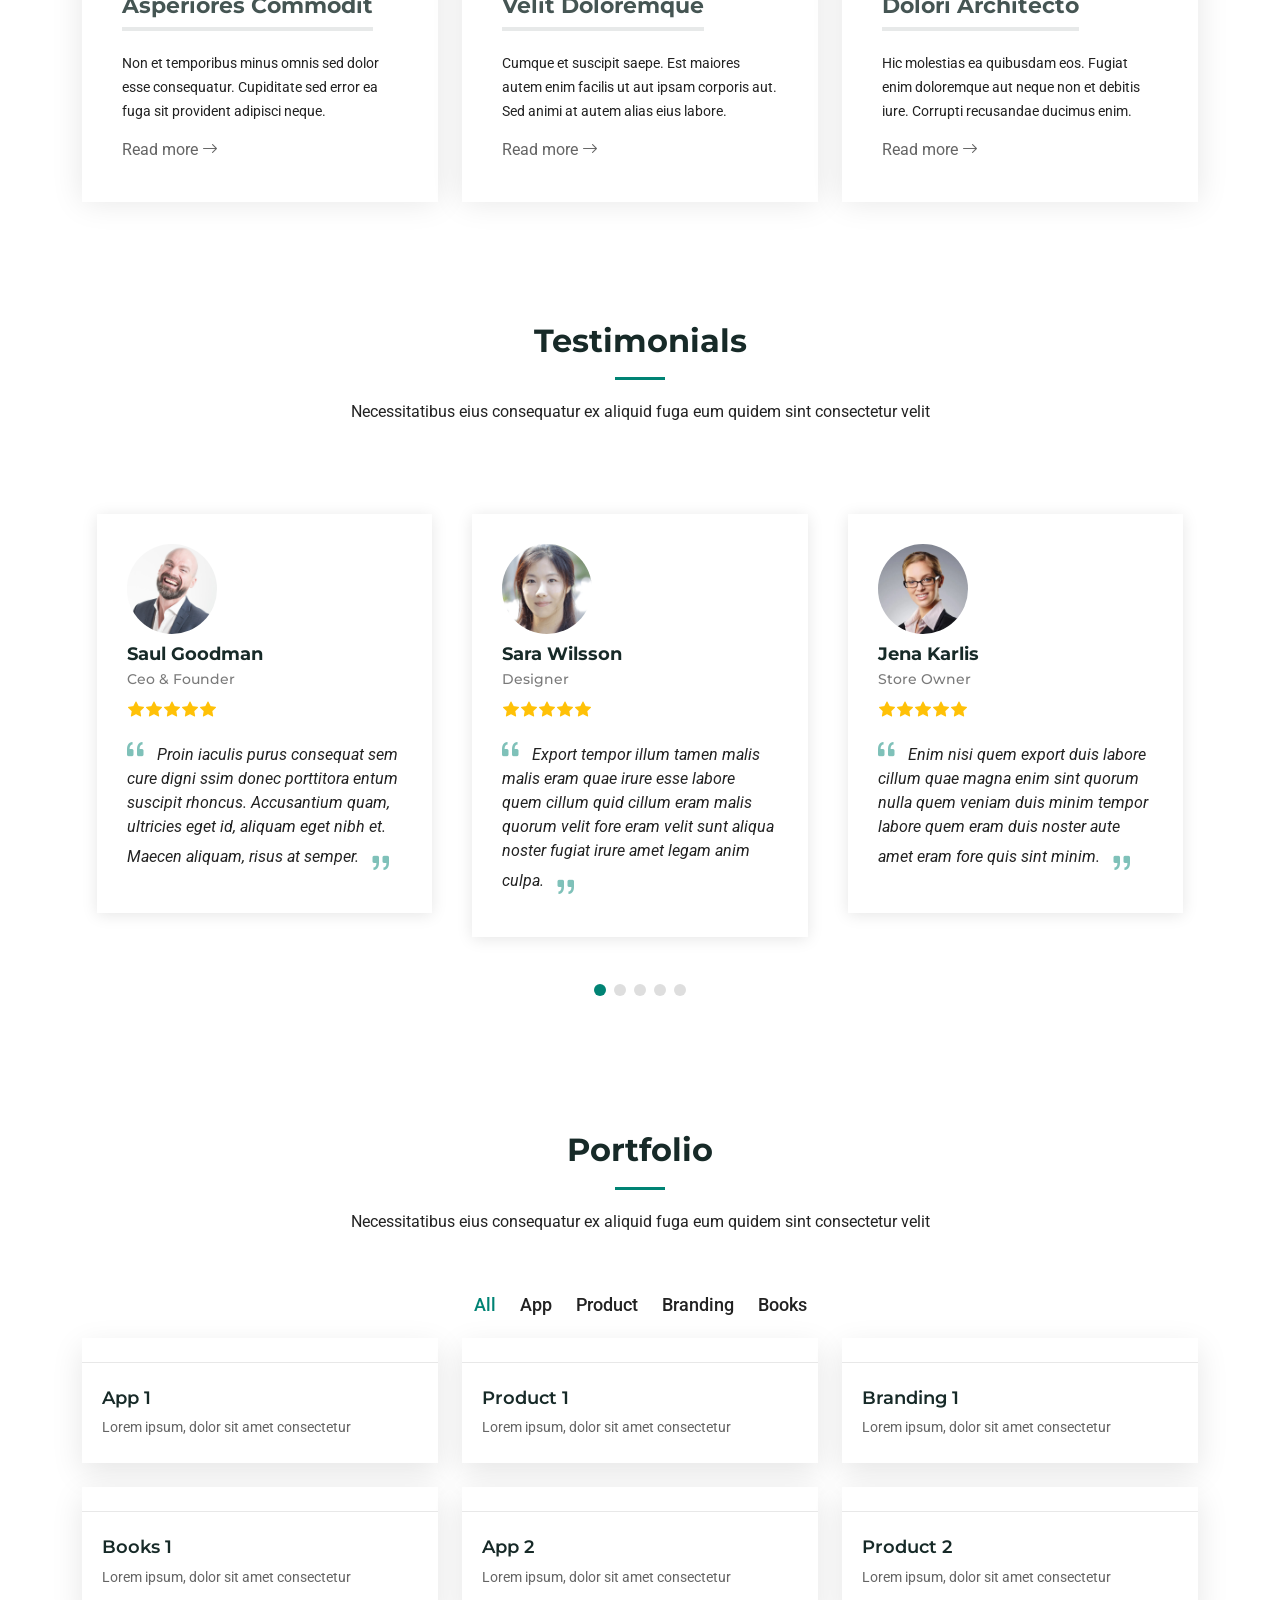
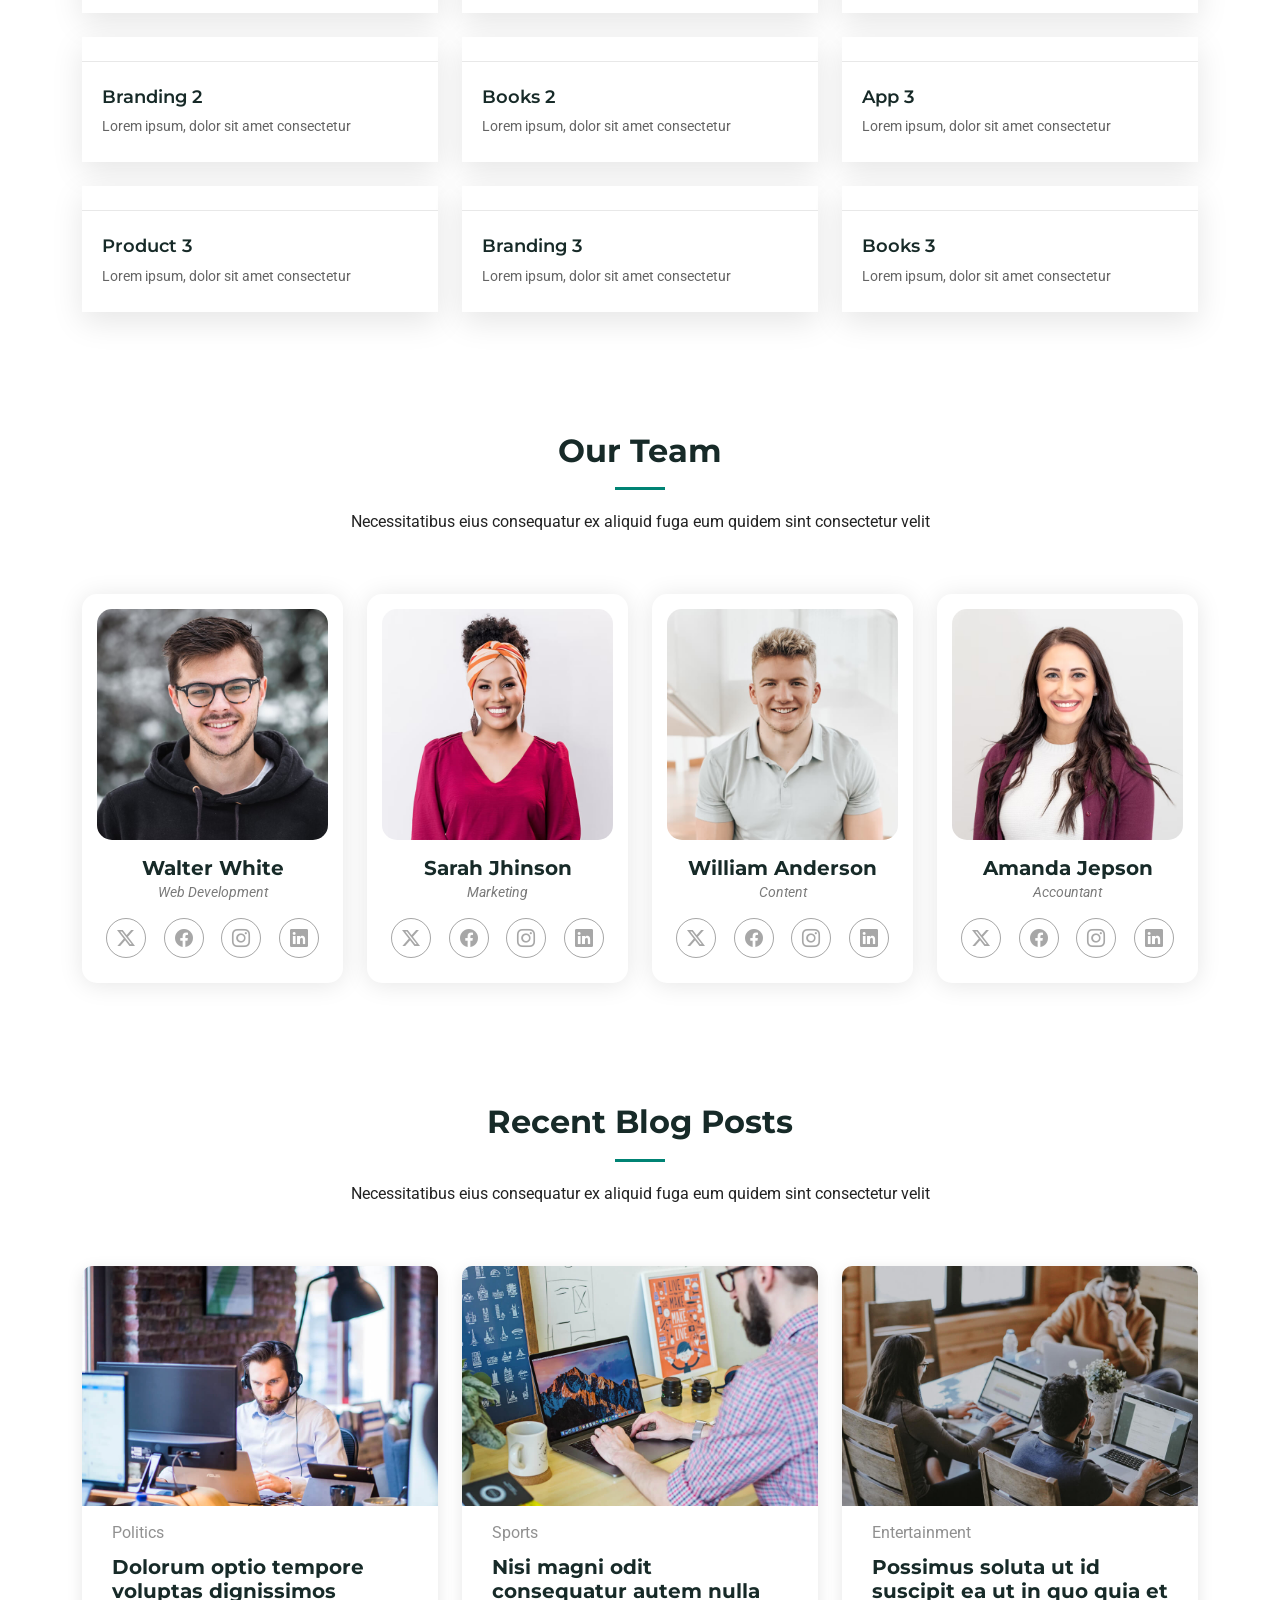
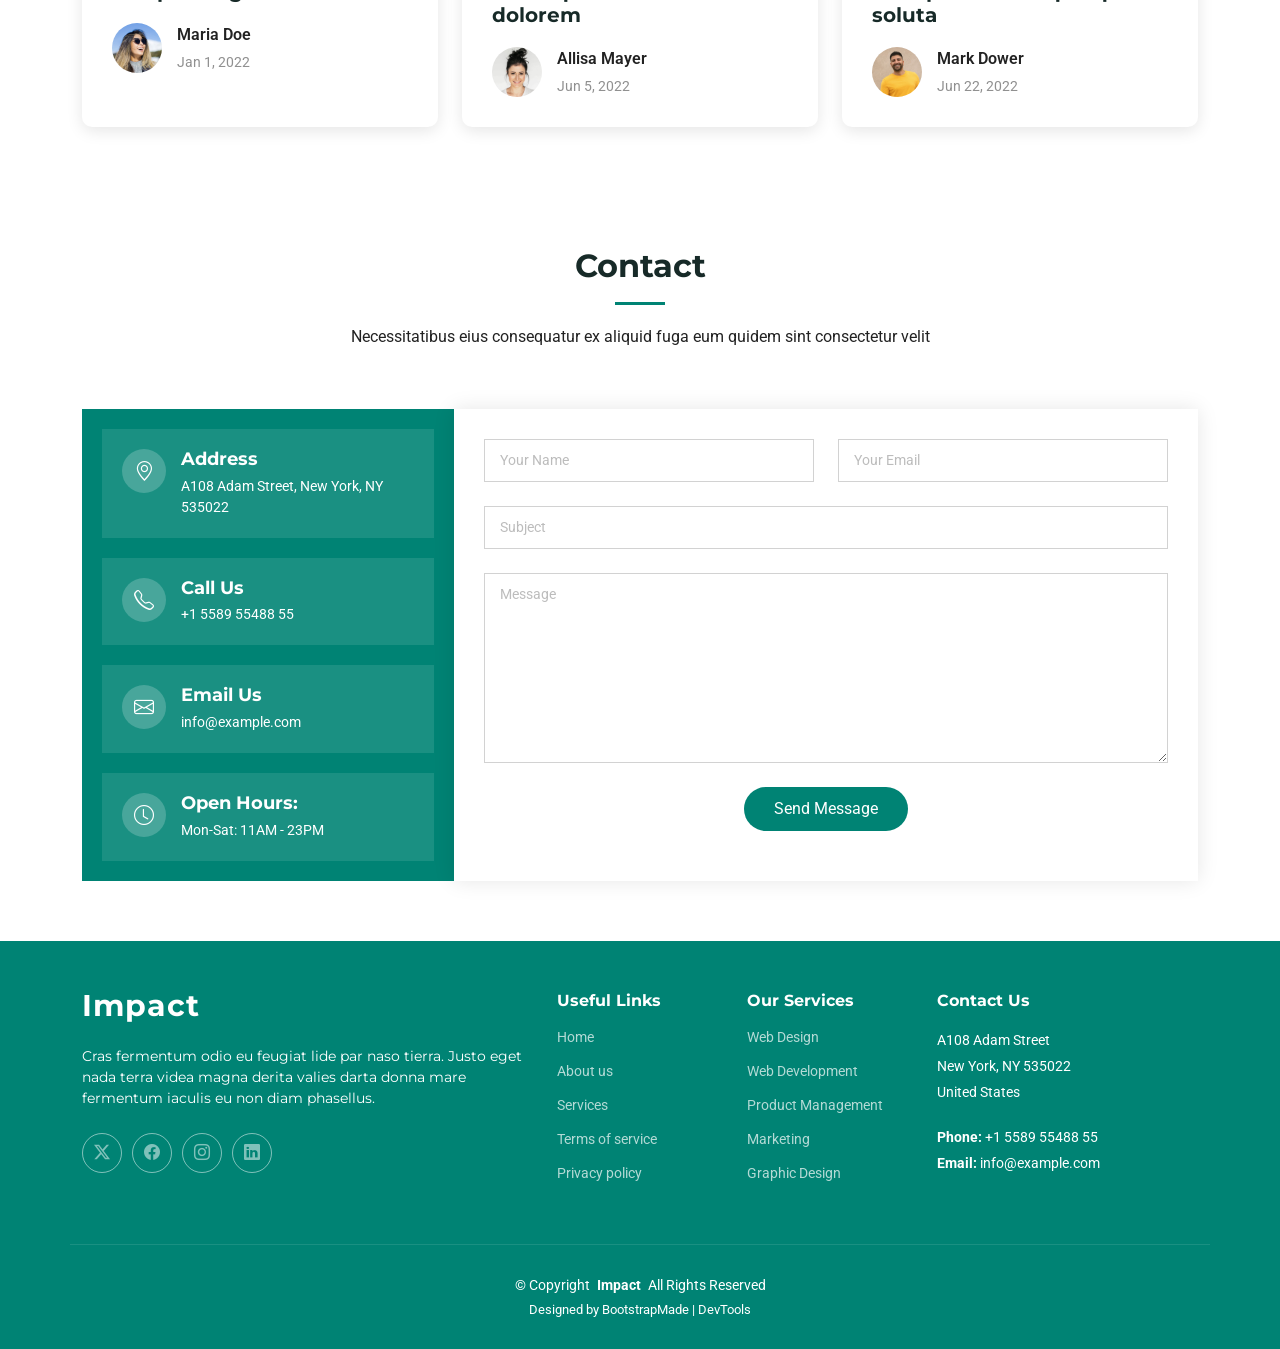
==== commit b8e6bec4: "Update index.html" ====
--- a/Impact_/Impact/index.html
+++ b/Impact_/Impact/index.html
@@ -326,25 +326,6 @@
 
     </section><!-- /Stats Section -->
 
-    <!-- Call To Action Section -->
-    <section id="call-to-action" class="call-to-action section dark-background">
-
-      <div class="container">
-        <img src="assets/img/cta-bg.jpg" alt="">
-        <div class="content row justify-content-center" data-aos="zoom-in" data-aos-delay="100">
-          <div class="col-xl-10">
-            <div class="text-center">
-              <a href="https://www.youtube.com/watch?v=Y7f98aduVJ8" class="glightbox play-btn"></a>
-              <h3>Call To Action</h3>
-              <p>Duis aute irure dolor in reprehenderit in voluptate velit esse cillum dolore eu fugiat nulla pariatur. Excepteur sint occaecat cupidatat non proident, sunt in culpa qui officia deserunt mollit anim id est laborum.</p>
-              <a class="cta-btn" href="#">Call To Action</a>
-            </div>
-          </div>
-        </div>
-      </div>
-
-    </section><!-- /Call To Action Section -->
-
     <!-- Services Section -->
     <section id="services" class="services section">
 
